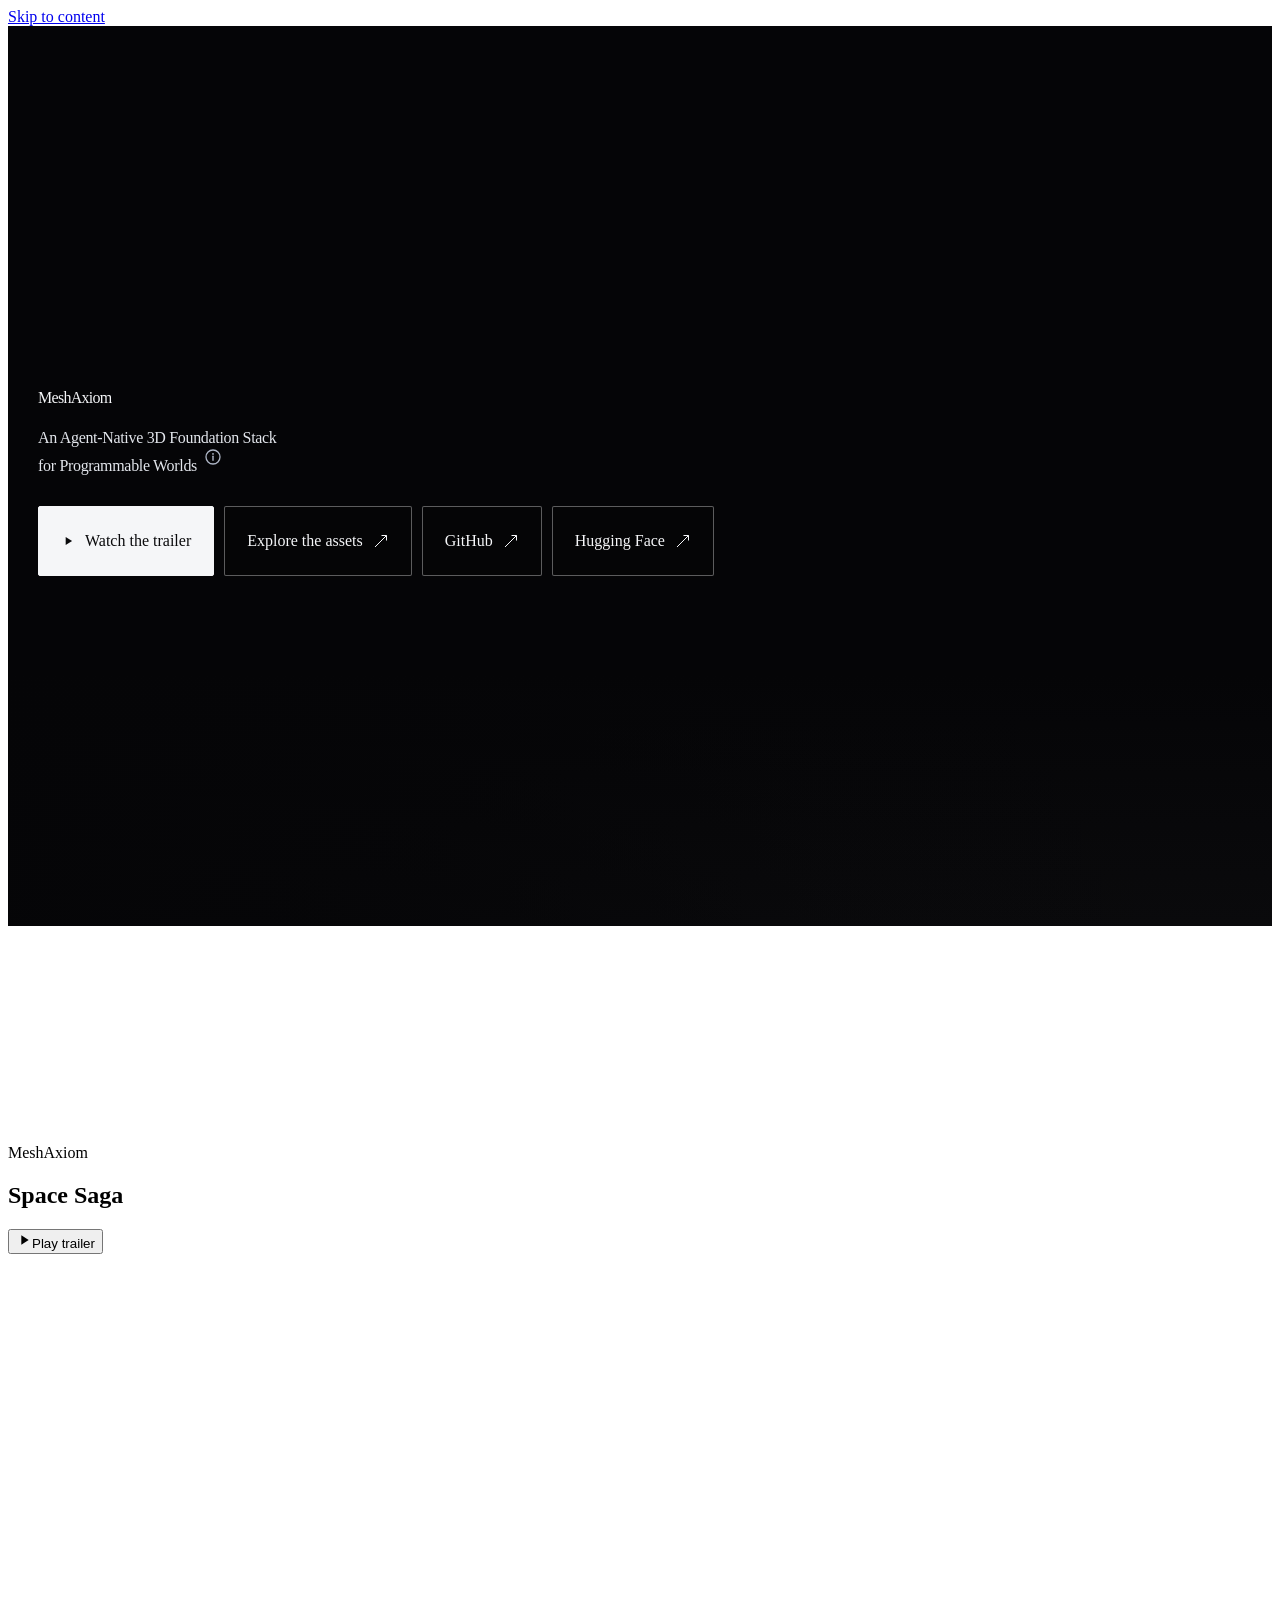
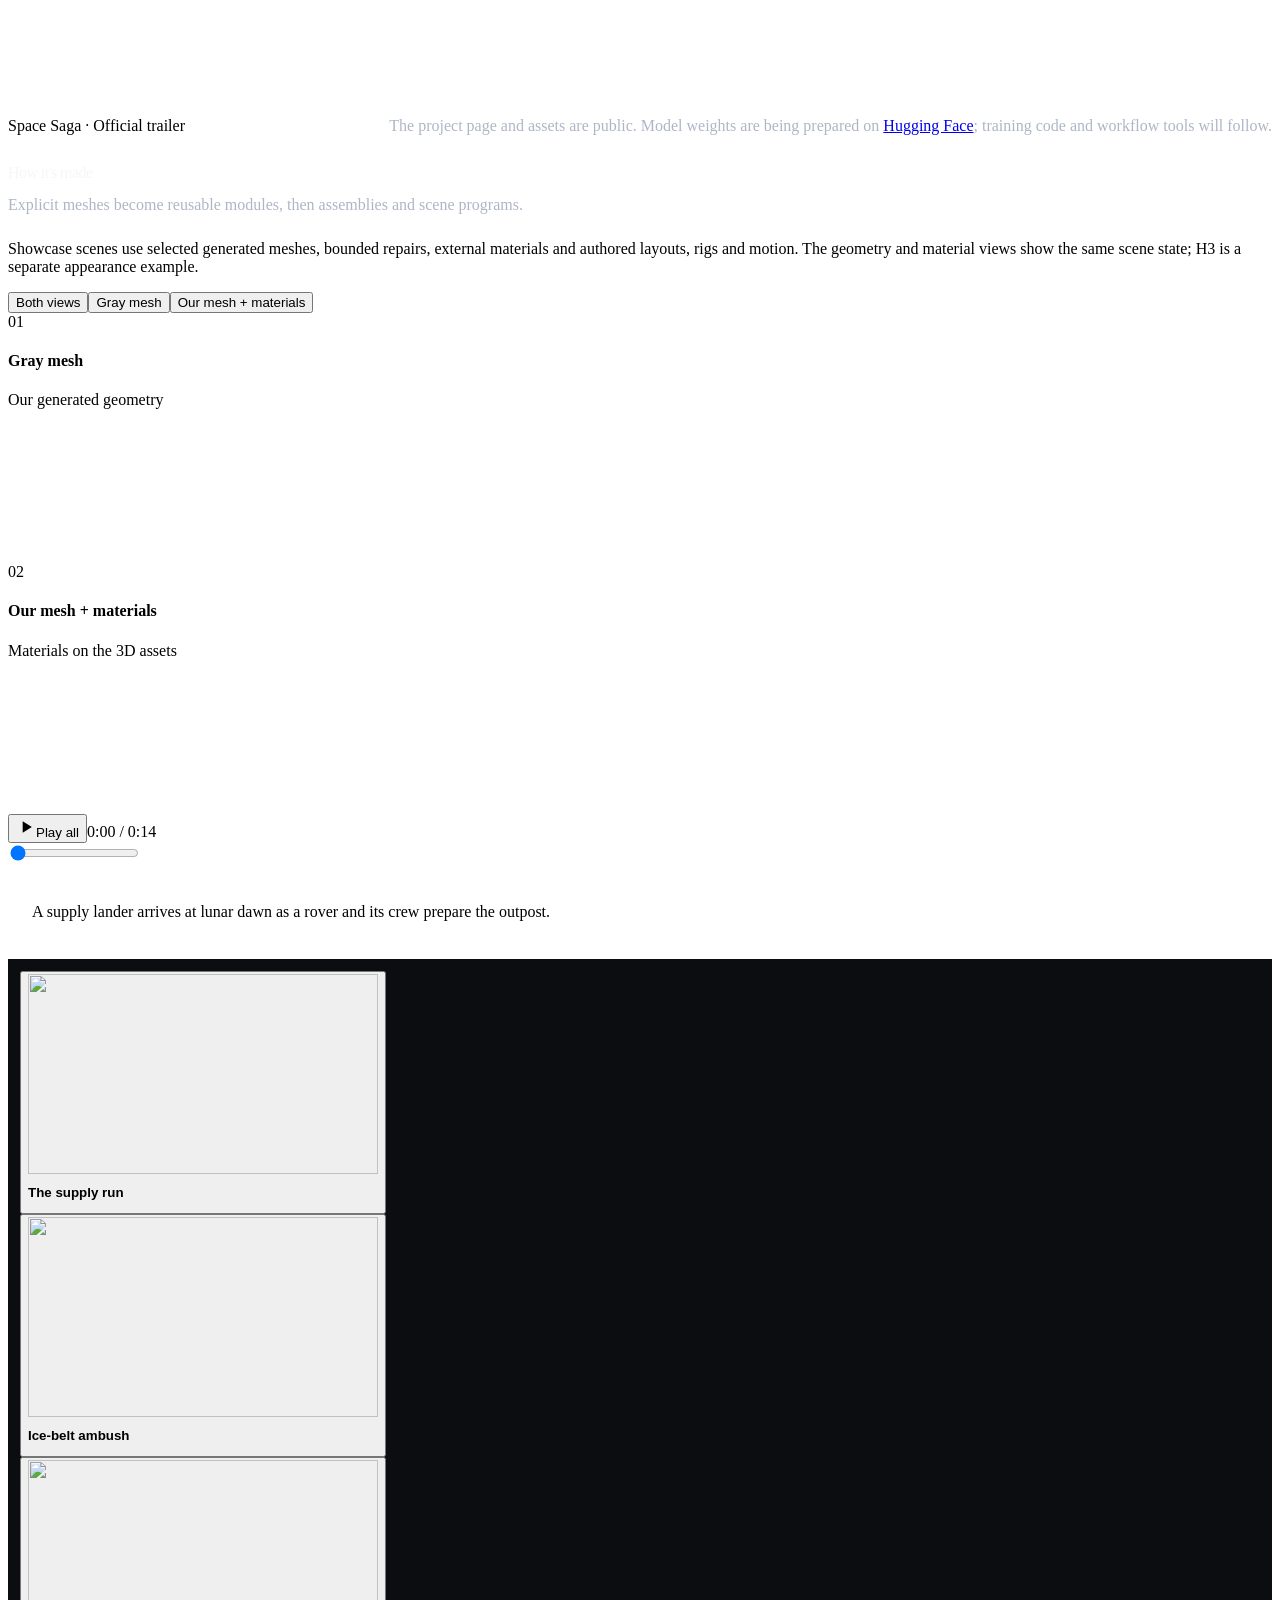
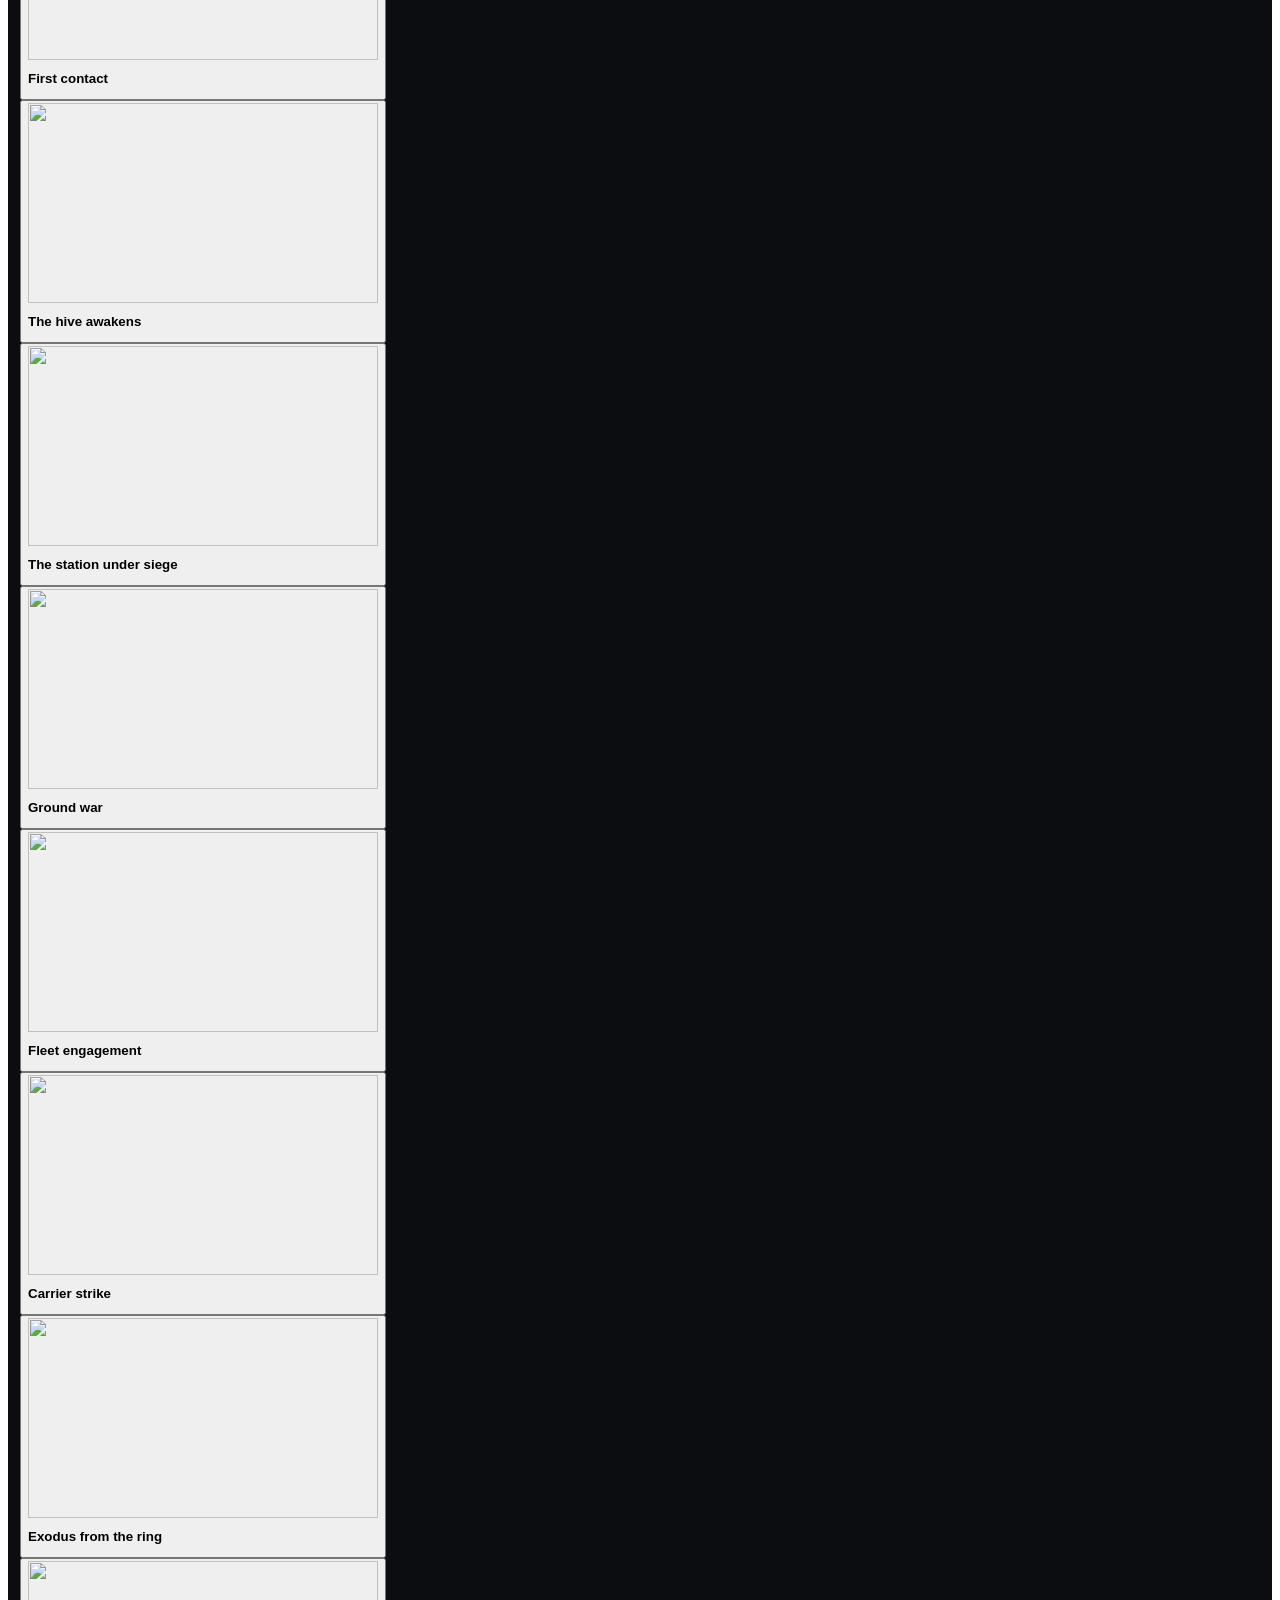
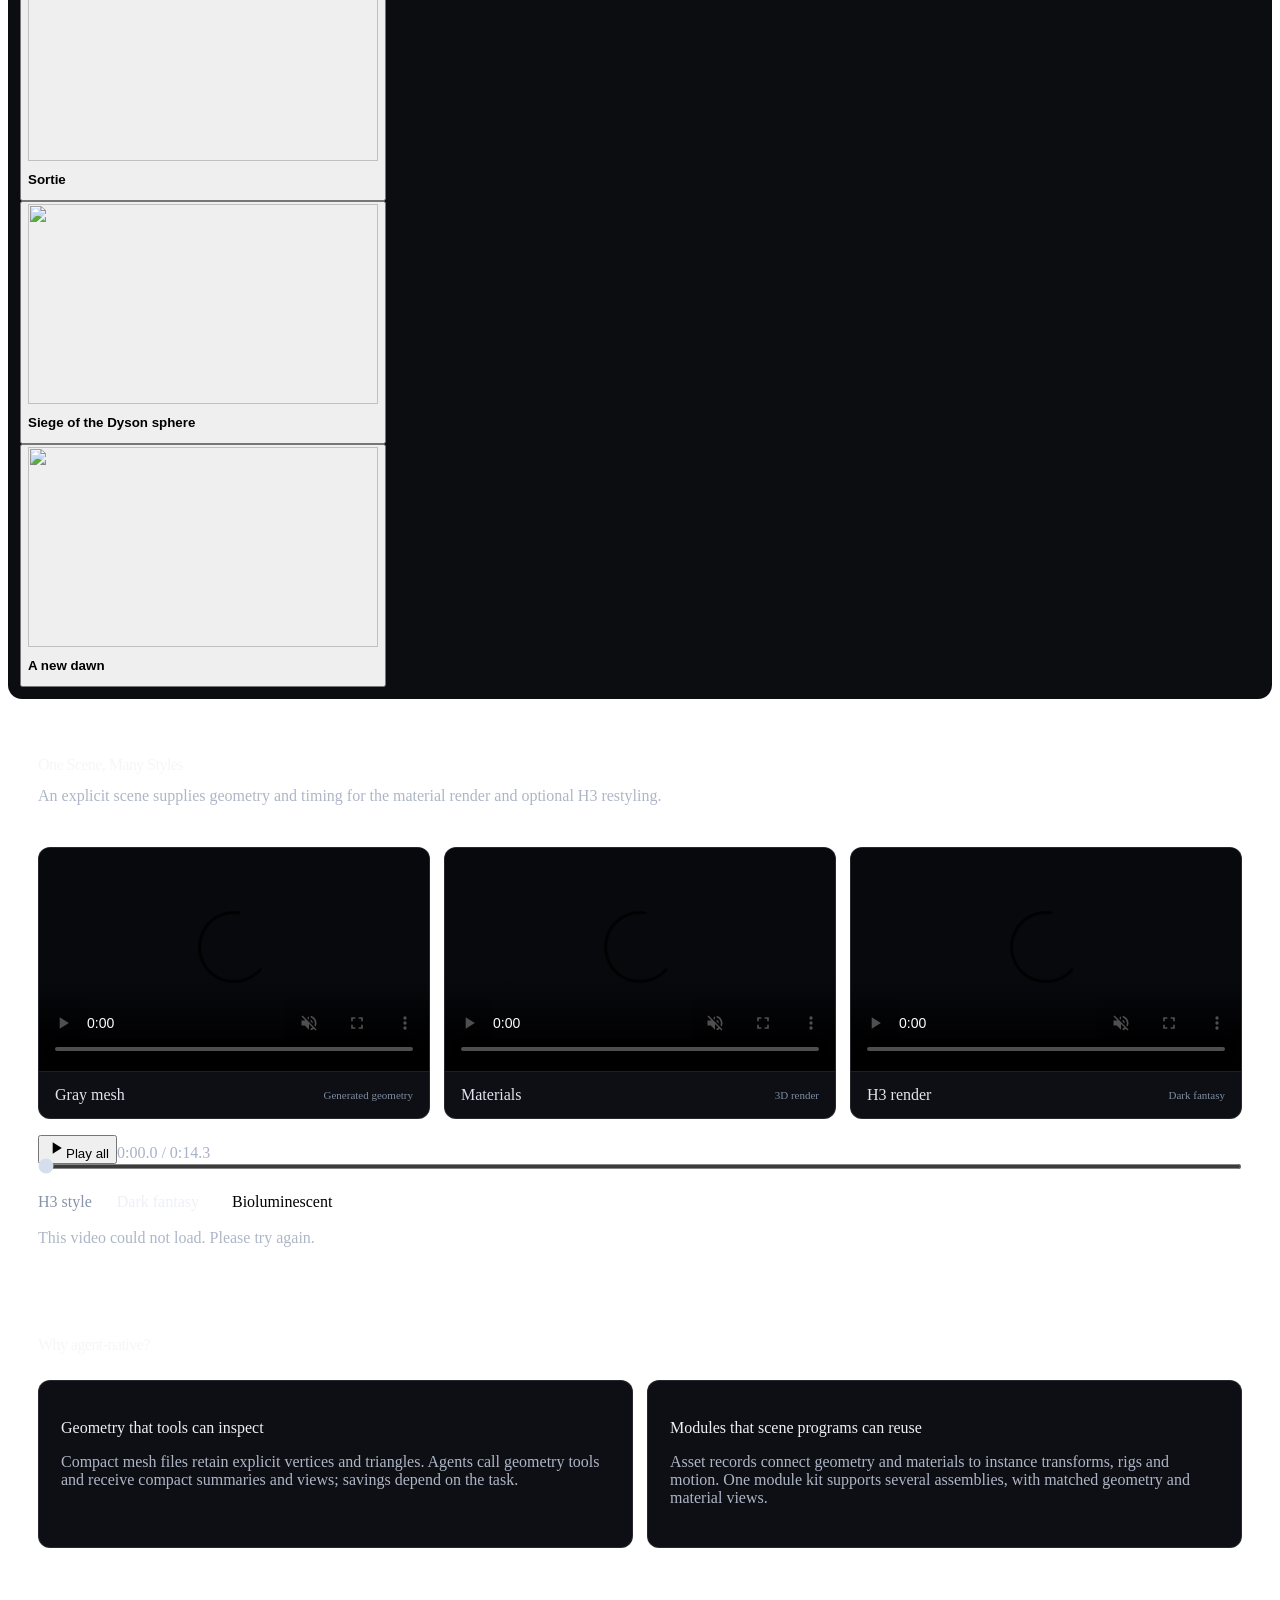
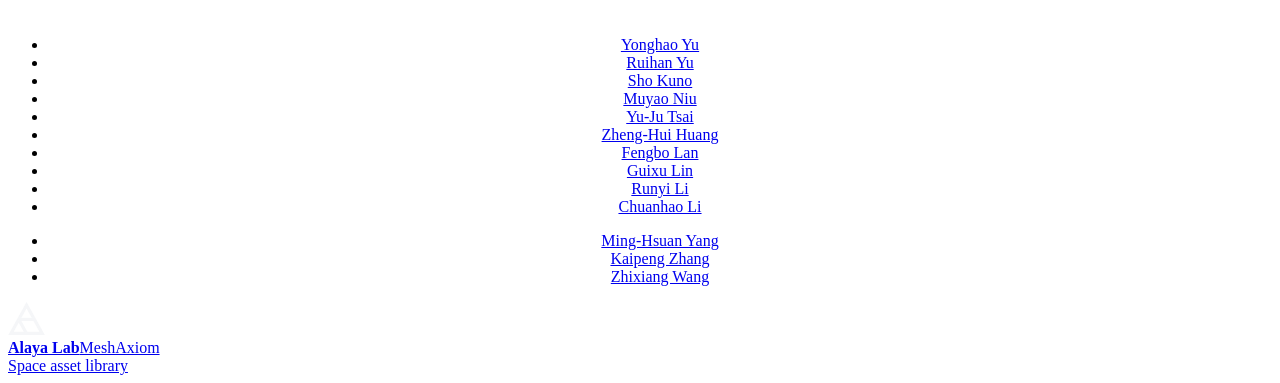
==== index.html @ adc8bc7a "Link MeshAxiom model releases on Hugging Face" ====
<!doctype html>
<html lang="en">
<head>
  <base href="https://alayacraftertest.y0uroy.chatgpt.site/alayacrafter/">
  <link rel="canonical" href="https://alaya-lab.github.io/MeshAxiom/">
  <meta charset="utf-8">
  <meta name="viewport" content="width=device-width, initial-scale=1">
  <meta name="theme-color" content="#0a0a0c">
  <meta name="description" content="MeshAxiom is an agent-native 3D foundation stack: compact explicit meshes, file-based tool interfaces and reusable modules for programmable worlds.">
  <title>MeshAxiom: An Agent-Native 3D Foundation Stack for Programmable Worlds</title>
  <meta property="og:type" content="website">
  <meta property="og:site_name" content="MeshAxiom">
  <meta property="og:url" content="https://alaya-lab.github.io/MeshAxiom/">
  <meta property="og:title" content="MeshAxiom: An Agent-Native 3D Foundation Stack for Programmable Worlds">
  <meta property="og:description" content="From one image to compact explicit meshes, reusable modules and scene programs. Explore 123 assets, 19 assemblies and 12 animated scenes.">
  <meta property="og:image" content="https://alaya-lab.github.io/MeshAxiom/assets/og-image.jpg">
  <meta property="og:image:width" content="1200">
  <meta property="og:image:height" content="630">
  <meta property="og:image:alt" content="A ring space station orbiting a red planet, built from MeshAxiom generated meshes">
  <meta name="twitter:card" content="summary_large_image">
  <meta name="twitter:title" content="MeshAxiom: An Agent-Native 3D Foundation Stack for Programmable Worlds">
  <meta name="twitter:description" content="From one image to compact explicit meshes, reusable modules and scene programs. Explore 123 assets, 19 assemblies and 12 animated scenes.">
  <meta name="twitter:image" content="https://alaya-lab.github.io/MeshAxiom/assets/og-image.jpg">
  <link rel="icon" type="image/svg+xml" href="data:image/svg+xml,%3Csvg xmlns="http://www.w3.org/2000/svg" viewBox="994 444 628 628"%3E%3Cstyle%3Eg%7Bstroke:%23000%7D%40media%28prefers-color-scheme:dark%29%7Bg%7Bstroke:%23fff%7D%7D%3C/style%3E%3Cg fill="none" stroke-width="53.85" stroke-miterlimit="8"%3E%3Cpath d="M1042 1013 1309 533 1576 1013Z"/%3E%3Cpath d="M1308.46 1013.22 1175 773"/%3E%3Cpath d="M1441.91 773 1175 773"/%3E%3C/g%3E%3C/svg%3E">
  <link rel="stylesheet" href="assets/fonts/fonts.css">
  <link rel="stylesheet" href="styles.css">
  <link rel="stylesheet" href="space-feature.css">
  <link rel="stylesheet" href="library.css">
  <link rel="stylesheet" href="saga.css?v=topology-library-v61-r1-20261012">
  <script type="module" src="https://alaya-lab.github.io/MeshAxiom/saga-topology-r2.js?v=topology-lines-groundwar-r2-20261013"></script>
<style id="project-header-layout">
.saga-paper-hero{padding:84px 24px 12px;text-align:center}
.saga-paper-hero .wrap{max-width:1080px}
.saga-paper-hero h1{font:600 clamp(26px,3vw,44px)/1.14 var(--sans);letter-spacing:-.035em}
.saga-paper-hero h1 span{display:block}
.project-tldr{max-width:940px;margin:10px auto 0;font:14px/1.6 var(--sans);text-align:left}
.project-tldr summary{width:fit-content;margin:auto;display:flex;align-items:center;gap:8px;color:#aeb6c6;font:500 12px/1.5 var(--sans);cursor:pointer;list-style:none}
.project-tldr summary::-webkit-details-marker{display:none}
.project-tldr summary svg{width:12px;height:12px;transition:transform .15s}
.project-tldr[open] summary svg{transform:rotate(90deg)}
.project-tldr summary:hover{color:#f5f6f8}
.project-tldr-content{display:grid;grid-template-columns:repeat(3,minmax(0,1fr));gap:20px;margin-top:14px;padding:18px 20px;border:1px solid #ffffff18;border-radius:12px;background:#101116}
.project-tldr-content p{color:#aeb6c6;font:14px/1.6 var(--sans)}
.project-tldr-content strong{display:block;margin-bottom:4px;color:#eef0f6;font-weight:600}
.ac-hero{position:relative;isolation:isolate;display:flex;align-items:center;min-height:max(100svh,620px);overflow:hidden;background:#050507}
.ac-hero-video{position:absolute;inset:0;z-index:-2;width:100%;height:100%;object-fit:cover;object-position:center}
.ac-hero-shade{position:absolute;inset:0;z-index:-1;background:linear-gradient(90deg,#050507f0 0%,#050507b3 34%,#05050726 64%,transparent 100%),linear-gradient(0deg,#0a0a0c 0%,transparent 28%)}
.ac-hero-content{width:100%;max-width:var(--max);margin:0 auto;padding:0 30px}
.ac-hero h1{font:600 clamp(40px,4.4vw,72px)/1.04 var(--sans);letter-spacing:-.045em;color:#f5f6f8}
.ac-hero-subtitle{margin:22px 0 30px;color:#e3e6ec;font:400 clamp(18px,1.6vw,26px)/1.4 var(--sans);letter-spacing:-.02em}
.ac-info{position:relative;display:inline-block;vertical-align:super;margin-left:6px;line-height:0}
.ac-info-button{display:inline-flex;padding:2px;border:0;background:none;color:#aeb6c6;cursor:pointer;line-height:0}
.ac-info-button svg{width:16px;height:16px}
.ac-info-button svg circle:last-child{fill:currentColor;stroke:none}
.ac-info-button:hover,.ac-info-button[aria-expanded=true]{color:#f5f6f8}
.ac-info-button:focus-visible{outline:2px solid #f5f6f8;outline-offset:2px;border-radius:50%}
.ac-info-tip{position:absolute;left:-8px;top:calc(100% + 10px);z-index:5;width:min(340px,calc(100vw - 48px));padding:12px 14px;border:1px solid #ffffff2b;border-radius:8px;background:#0d0f14f2;backdrop-filter:blur(8px);color:#d7dce5;font:400 13px/1.55 var(--sans);letter-spacing:0;opacity:0;visibility:hidden;transform:translateY(-4px);transition:opacity .15s,transform .15s,visibility .15s}
.ac-info:hover .ac-info-tip,.ac-info-button:focus-visible+.ac-info-tip,.ac-info-button[aria-expanded=true]+.ac-info-tip{opacity:1;visibility:visible;transform:none}
@media(max-width:650px){.ac-info{position:static}.ac-hero-subtitle{position:relative}.ac-info-tip{left:0;top:calc(100% + 8px)}}
.ac-hero-links{display:flex;flex-wrap:wrap;gap:10px}
.ac-button{display:inline-flex;align-items:center;gap:10px;min-height:46px;padding:11px 22px;border:1px solid #ffffff59;border-radius:2px;background:#08080833;color:#f5f6f8;font:500 13px/1.4 var(--sans);text-decoration:none;transition:background .18s,border-color .18s}
.ac-button:hover{background:#ffffff14;border-color:#f5f6f8}
.ac-button.primary{background:#f5f6f8;border-color:#f5f6f8;color:#0a0a0c}
.ac-button.primary:hover{background:#dedede;border-color:#dedede}
.ac-button svg{width:14px;height:14px}
.ac-hero + .saga-trailer{padding-top:64px;scroll-margin-top:16px}
.saga-trailer-caption{display:flex;flex-wrap:wrap;justify-content:space-between;gap:6px 24px}
.trailer-open-source{color:#aeb6c6}
.workflow-tabs button{display:flex;flex-direction:column;justify-content:flex-start;padding-bottom:12px}
.workflow-tabs button strong{min-height:0;margin-top:11px}
.workflow-media-bar.comparison-bar{justify-content:flex-end}
#saga .workflow-tabs{margin:0;padding:12px;border:1px solid var(--line);border-top:0;border-radius:0 0 14px 14px;background:#0c0d11}
#saga .workflow-panel{border-radius:14px 14px 0 0;scroll-margin-top:16px}
#saga .workflow-chapters{display:none}
#saga .workflow-description{grid-template-columns:1fr;padding:22px 24px}
#saga .workflow-description>div:first-child{display:none}
.how-made-heading{margin:0 0 26px}
.why-section{padding:44px 30px 72px}
.why-grid{display:grid;grid-template-columns:repeat(2,minmax(0,1fr));gap:14px}
.why-card{padding:22px 22px 24px;border:1px solid #ffffff1b;border-radius:12px;background:#0d0f14}
.why-card h3{margin-bottom:8px;color:#eef0f6;font:600 16px/1.4 var(--sans)}
.why-card p{color:#aeb6c6;font:14px/1.6 var(--sans)}
@media(max-width:860px){.why-grid{grid-template-columns:1fr}}
@media(max-width:650px){.why-section{padding:30px 18px 48px}}
.h3-showcase{border-top:0!important}
.h3-showcase .h3-showcase-heading{margin-bottom:26px}
.how-made-heading h2,.h3-showcase .h3-showcase-heading h2,.why-section .how-made-heading h2{font:600 clamp(30px,3.4vw,48px)/1.1 var(--sans);letter-spacing:-.035em;color:#f5f6f8}
.how-made-heading p,.h3-showcase .h3-showcase-heading p{margin-top:12px;color:#aeb6c6;font:15px/1.6 var(--sans)}
#saga .comparison-bar .video-modes{grid-template-columns:repeat(3,minmax(0,1fr))}
.project-tldr-end{padding:8px 30px 56px}
@media(max-width:650px){.ac-hero{align-items:flex-end;min-height:88svh}.ac-hero-video{object-position:70% center}.ac-hero-shade{background:linear-gradient(0deg,#0a0a0c 0%,#0a0a0ccc 38%,transparent 75%)}.ac-hero-content{padding:0 18px 48px}.ac-hero-subtitle{margin:14px 0 22px}.ac-button{min-height:42px;padding:9px 16px;font-size:12px}.ac-hero + .saga-trailer{padding-top:40px}.project-tldr{padding:0 18px}}
.saga-trailer-frame{min-height:0;max-width:min(var(--max),calc(177.777778svh - 480px));aspect-ratio:16/9}
.saga-trailer-status:empty{display:none}
@media(max-width:650px){.saga-paper-hero{padding:80px 18px 12px}.saga-paper-hero h1{font-size:clamp(24px,5.7vw,34px)}.project-tldr-content{grid-template-columns:1fr;gap:14px;padding:16px}.saga-trailer{padding-inline:18px}.saga-trailer-frame{aspect-ratio:16/9;min-height:0;max-width:100%}.saga-trailer-titles h2{font-size:clamp(28px,8vw,44px);margin:10px 0 18px}.saga-trailer-cover{padding:16px}.project-tldr summary{font-size:11px}}
@media(max-height:560px) and (orientation:landscape){.saga-paper-hero{padding:72px 20px 8px}.saga-paper-hero h1{font-size:22px;line-height:1.12}.project-tldr{margin-top:6px}.project-tldr summary{font-size:11px}.saga-trailer-frame{max-width:min(var(--max),calc(177.777778svh - 337.777778px))}.saga-trailer-cover{padding:10px}.saga-trailer-titles>span{font-size:11px}.saga-trailer-titles h2{font-size:32px;margin:7px 0 12px}#saga-trailer-sound{min-height:36px;padding:8px 16px;font-size:12px}}
</style>
<style id="h3-showcase-layout">
.h3-showcase{padding:44px 30px 32px;border-top:1px solid #ffffff12;scroll-margin-top:82px}
.h3-showcase-heading{display:flex;align-items:end;justify-content:space-between;gap:20px;margin-bottom:18px}
.h3-showcase-heading h2{font:600 clamp(23px,2.6vw,32px)/1.2 var(--sans);letter-spacing:-.02em}
.h3-showcase-heading p{margin-top:8px;color:#aeb6c6;font:14px/1.6 var(--sans)}
.h3-showcase-label{display:block;margin-bottom:7px;color:#8693a8;font:11px/1.4 var(--sans);letter-spacing:.12em;text-transform:uppercase}
.h3-showcase-grid{display:grid;grid-template-columns:repeat(3,minmax(0,1fr));gap:14px}
.h3-showcase-card{overflow:hidden;min-width:0;border:1px solid #ffffff1b;border-radius:12px;background:#0d0f14}
.h3-showcase-card video{display:block;width:100%;aspect-ratio:7/4;object-fit:contain;background:#08090d}
.h3-showcase-card figcaption{display:flex;align-items:center;justify-content:space-between;gap:8px;padding:14px 16px;border-top:1px solid #ffffff12;font:500 14px/1.4 var(--sans);color:#e0e5ee}
.h3-showcase-card figcaption span{color:#7f8c9f;font-size:11px}
.h3-showcase-card{margin:0}
.h3-showcase-transport{margin-top:16px;border:1px solid var(--line);border-radius:12px}
#h3-showcase-time{font:10px var(--mono);color:#a6b3c7;font-variant-numeric:tabular-nums;white-space:nowrap}
#h3-showcase-timeline{display:block;width:100%;height:5px;accent-color:#d4deed;cursor:pointer;margin:0}
#h3-showcase-timeline:focus-visible{outline:2px solid white;outline-offset:7px}
.h3-showcase-styles button{display:inline-flex;align-items:center;justify-content:center;gap:8px;min-height:38px;padding:8px 13px;border:1px solid #ffffff2b;border-radius:8px;background:#ffffff04;font:500 12px/1.4 var(--sans)}
.h3-showcase-styles button:hover{border-color:#ffffff60;background:#ffffff0c}
.h3-showcase-styles{display:flex;align-items:center;flex-wrap:wrap;gap:7px;margin-top:16px;color:#8693a8;font:12px/1.4 var(--sans)}
.h3-showcase-styles>span{margin-right:5px}
.h3-showcase-styles button{border-radius:999px;min-height:34px;padding:6px 12px}
.h3-showcase-styles button[aria-pressed=true]{color:#eef0f6;background:#ffffff12;border-color:#ffffff60}
.h3-showcase-status{min-height:1em;margin:10px 0 0;color:#aeb6c6;font:12px/1.5 var(--sans)}
.h3-showcase-status:empty{display:none}
@media(max-width:700px){.h3-showcase{padding:30px 18px}.h3-showcase-heading{align-items:start;flex-direction:column;gap:10px}.h3-showcase-grid{grid-template-columns:1fr;gap:12px}.h3-showcase-card figcaption{padding:12px 14px}}
</style>
<style id="project-author-affiliations">
.saga-footer-authors{text-align:center}
.saga-footer-authors .saga-paper-authors{justify-content:center;gap:4px 24px}
.saga-footer-authors .saga-paper-last-authors{flex-wrap:nowrap;gap:4px 24px;margin-top:0}
.saga-footer-authors .saga-paper-authors a{min-height:0;padding:4px 0}
.saga-footer-authors .saga-paper-authors sup{margin-left:3px;font-size:.62em;line-height:1}
.saga-paper-author-note{margin:14px 0 2px;color:#aeb6c6;font:400 12px/1.5 var(--sans)}
@media(max-width:600px){
  .saga-footer-authors .saga-paper-authors{gap:4px 16px}
  .saga-footer-authors .saga-paper-authors a{font-size:clamp(12px,3.6vw,15px);line-height:1.5;white-space:nowrap}
  .saga-footer-authors .saga-paper-last-authors{gap:4px clamp(6px,1.8vw,10px)}
  .saga-paper-author-note{font-size:11px}
}
</style>
<style id="alaya-mark">.arrow-ne{display:inline-block;width:1.15em;height:1.15em;vertical-align:-.15em;fill:none;stroke:currentColor;stroke-width:1;flex:none}.ac-button .arrow-ne{width:16px;height:16px}.alaya-mark{flex:none;color:#f5f6f8;fill:none;stroke:currentColor;stroke-width:53.85;stroke-linecap:butt;stroke-linejoin:miter}.brand .alaya-mark{width:27px;height:24px}.footer-brand .alaya-mark{width:37px;height:33px}@media(max-width:650px){.footer-brand .alaya-mark{width:30px;height:27px}}</style>
</head>
<body class="library-page saga-page">
  <a class="skip-link" href="https://alaya-lab.github.io/MeshAxiom/#main">Skip to content</a>
  <div class="ambient" aria-hidden="true"></div>
  <!-- Hidden rather than removed: saga.js binds .menu-toggle and #nav-links at load. -->
  <header class="site-header" hidden style="display:none">
    <nav class="nav-inner" aria-label="Main navigation">
      <a class="brand" href="https://github.com/AlayaLab/MeshAxiom/tree/main" aria-label="MeshAxiom repository on GitHub"><svg class="alaya-mark" viewBox="994 476 628 564" width="31" height="28" fill="none" stroke="currentColor" stroke-width="53.85" stroke-miterlimit="8" aria-hidden="true"><path d="M1042 1013 1309 533 1576 1013Z"/><path d="M1308.46 1013.22 1175 773"/><path d="M1441.91 773 1175 773"/></svg><span>MeshAxiom</span></a>
      <button class="menu-toggle" type="button" aria-label="Open navigation" aria-controls="nav-links" aria-expanded="false"><span></span><span></span></button>
      <div class="nav-links" id="nav-links">
        <a href="https://alaya-lab.github.io/MeshAxiom/#saga">Twelve acts</a><a href="https://alaya-lab.github.io/MeshAxiom/space-kit.html">Asset library</a><a href="https://alayalab.ai">Alaya Lab</a>
      </div>
    </nav>
  </header>
  <main id="main">
    <section class="ac-hero" aria-labelledby="saga-heading">
      <video class="ac-hero-video" autoplay muted loop playsinline preload="metadata" data-ambient poster="https://alaya-lab.github.io/MeshAxiom/assets/hero-poster.jpg" aria-hidden="true" tabindex="-1"><source src="https://alayacraftertest.y0uroy.chatgpt.site/alaya-kit/assets/saga/act1_station_siege-material.mp4" type="video/mp4"></video>
      <div class="ac-hero-shade"></div>
      <div class="ac-hero-content">
        <h1 id="saga-heading">MeshAxiom</h1>
        <p class="ac-hero-subtitle">An Agent-Native 3D Foundation Stack<br>for Programmable Worlds<span class="ac-info"><button type="button" class="ac-info-button" aria-label="What is an agent-native 3D stack?" aria-expanded="false" aria-controls="ac-info-tip"><svg viewBox="0 0 16 16" aria-hidden="true"><circle cx="8" cy="8" r="7" fill="none" stroke="currentColor" stroke-width="1.3"/><path d="M8 7.2v4" stroke="currentColor" stroke-width="1.4" stroke-linecap="round"/><circle cx="8" cy="4.9" r=".9" fill="currentColor"/></svg></button><span class="ac-info-tip" id="ac-info-tip" role="tooltip">MeshAxiom-Base generates compact explicit meshes from one image and a requested face budget. File-based tools expose geometry for checking and editing; reusable asset records connect these meshes to modules and scene programs.</span></span></p>
        <div class="ac-hero-links">
          <a class="ac-button primary" href="https://alaya-lab.github.io/MeshAxiom/#trailer"><svg viewBox="0 0 24 24" aria-hidden="true" fill="currentColor"><path d="M8 5v14l11-7z"/></svg>Watch the trailer</a>
          <a class="ac-button" href="https://alaya-lab.github.io/MeshAxiom/space-kit.html">Explore the assets <svg class="arrow-ne" viewBox="0 0 16 16" aria-hidden="true"><path d="M2 14 13.5 2.5M8.5 2.5h5v5"/></svg></a>
          <a class="ac-button" href="https://github.com/AlayaLab/MeshAxiom" target="_blank" rel="noopener noreferrer">GitHub <svg class="arrow-ne" viewBox="0 0 16 16" aria-hidden="true"><path d="M2 14 13.5 2.5M8.5 2.5h5v5"/></svg></a>
          <a class="ac-button" href="https://huggingface.co/AlayaLab" target="_blank" rel="noopener noreferrer" title="MeshAxiom model weights are being prepared">Hugging Face <svg class="arrow-ne" viewBox="0 0 16 16" aria-hidden="true"><path d="M2 14 13.5 2.5M8.5 2.5h5v5"/></svg></a>
        </div>
      </div>
    </section>
    <section class="saga-trailer" id="trailer" aria-label="Trailer">
      <div class="saga-trailer-frame" data-trailer-state="cover">
        <video id="saga-trailer" playsinline preload="none" data-trailer-src="assets/saga/meshaxiom_trailer_v17.mp4" poster="assets/saga/meshaxiom_trailer_title_v17.svg" tabindex="-1" aria-label="Space Saga official trailer"></video>
        <div id="saga-trailer-cover" class="saga-trailer-cover">
          <div class="saga-trailer-titles"><span>MeshAxiom</span><h2>Space Saga</h2></div>
          <button type="button" id="saga-trailer-sound" aria-controls="saga-trailer"><svg aria-hidden="true" focusable="false" viewBox="0 0 24 24" width="16" height="16" fill="currentColor" style="width:16px;height:16px;flex:none"><path d="M8 5v14l11-7z"/></svg><span data-play-label>Play trailer</span></button>
          <p id="saga-trailer-status" class="saga-trailer-status" role="status" aria-live="polite"></p>
        </div>
      </div>
      <div class="wrap saga-trailer-caption"><p class="small-note">Space Saga · Official trailer</p><p class="small-note trailer-open-source">The project page and assets are public. Model weights are being prepared on <a href="https://huggingface.co/AlayaLab" target="_blank" rel="noopener noreferrer">Hugging Face</a>; training code and workflow tools will follow.</p></div>
    </section>
    <section id="saga" class="workflow-section" aria-labelledby="how-made-title">
      <div class="wrap">
        <div class="how-made-heading"><h2 id="how-made-title">How it's made</h2><p>Explicit meshes become reusable modules, then assemblies and scene programs.</p></div>
        <p class="small-note">Showcase scenes use selected generated meshes, bounded repairs, external materials and authored layouts, rigs and motion. The geometry and material views show the same scene state; H3 is a separate appearance example.</p>
        <div id="saga-panel" class="workflow-panel" role="tabpanel" aria-labelledby="saga-tab-act7_moon_base">
        <div class="workflow-media-bar comparison-bar"><div class="video-modes" data-workflow-modes role="group" aria-label="Enlarge a rendering stage"><button type="button" data-view="all" aria-pressed="true">Both views</button><button type="button" data-view="gray" aria-pressed="false">Gray mesh</button><button type="button" data-view="material" aria-pressed="false">Our mesh + materials</button></div></div>
      <div id="saga-views" class="workflow-views" data-view="all">
            <article class="workflow-stage" data-stage="gray"><header><span class="index">01</span><div><h4 data-geometry-title>Gray mesh</h4><span data-geometry-description>Our generated geometry</span></div><div class="video-modes geometry-modes" data-gray-mode-controls role="group" aria-label="Geometry rendering" hidden><button type="button" data-geometry-mode="gray" aria-pressed="true">Gray mesh</button><button type="button" data-geometry-mode="topology" aria-pressed="false">Topology</button></div></header><div class="workflow-stage-image"><video id="saga-video-gray" playsinline muted preload="none" aria-label="Generated geometry in gray"></video><div class="stage-empty" hidden><span class="stage-empty-mark" aria-hidden="true">◇</span><strong>View unavailable</strong><p></p></div></div><a class="stage-source" target="_blank" rel="noopener" hidden>Source <svg class="arrow-ne" viewBox="0 0 16 16" aria-hidden="true"><path d="M2 14 13.5 2.5M8.5 2.5h5v5"/></svg></a></article>
            <article class="workflow-stage" data-stage="material"><header><span class="index">02</span><div><h4>Our mesh + materials</h4><span>Materials on the 3D assets</span></div></header><div class="workflow-stage-image"><video id="saga-video-material" playsinline muted preload="none" aria-label="Our generated meshes with materials"></video><div class="stage-empty" hidden><span class="stage-empty-mark" aria-hidden="true">◇</span><strong>View unavailable</strong><p></p></div></div><a class="stage-source" target="_blank" rel="noopener" hidden>Source <svg class="arrow-ne" viewBox="0 0 16 16" aria-hidden="true"><path d="M2 14 13.5 2.5M8.5 2.5h5v5"/></svg></a></article>
          </div>
          <div class="workflow-transport"><div class="workflow-playback"><button type="button" id="saga-play" aria-label="Play the rendering stages together" aria-pressed="false"><span aria-hidden="true"><svg aria-hidden="true" focusable="false" viewBox="0 0 24 24" width="20" height="20" fill="currentColor"><path d="M8 5v14l11-7z"/></svg></span><span>Play all</span></button><output id="saga-time" for="saga-timeline">0:00 / 0:14</output></div><input id="saga-timeline" type="range" min="0" max="14.375" step="0.0416666667" value="0" aria-label="Shared timeline"></div>
          <p id="saga-status" class="comparison-status" role="status" hidden></p>
          <div class="workflow-chapters"><span class="label">JUMP TO A MOMENT</span><div id="saga-chapters" role="group" aria-label="Moments in this act"></div></div>
          <div class="workflow-description"><div><span id="saga-duration" class="index">14.4 SECONDS / ACT I · THE SUPPLY RUN</span><h3 id="saga-title">A supply lander touches down at lunar dawn.</h3></div><div><p id="saga-copy">A supply lander arrives at lunar dawn as a rover and its crew prepare the outpost.</p><a id="saga-source" class="workflow-source" hidden>Source</a></div></div>
        </div>
        <div class="workflow-tabs" role="tablist" aria-label="Acts"><button type="button" id="saga-tab-act7_moon_base" role="tab" aria-selected="true" aria-controls="saga-panel" tabindex="0" data-case="act7_moon_base" class="selected"><img src="assets/saga/act7_moon_base-hd-r2-material-poster.webp" alt="" loading="lazy" width="350" height="200"><strong>The supply run</strong></button><button type="button" id="saga-tab-act8_pirate_ambush" role="tab" aria-selected="false" aria-controls="saga-panel" tabindex="-1" data-case="act8_pirate_ambush"><img src="assets/saga/act8_pirate_ambush-hd-r2-material-poster.webp" alt="" loading="lazy" width="350" height="200"><strong>Ice-belt ambush</strong></button><button type="button" id="saga-tab-act11_first_contact" role="tab" aria-selected="false" aria-controls="saga-panel" tabindex="-1" data-case="act11_first_contact"><img src="assets/saga/act11_first_contact-hd-r2-material-poster.webp" alt="" loading="lazy" width="350" height="200"><strong>First contact</strong></button><button type="button" id="saga-tab-act9_hive_awakens" role="tab" aria-selected="false" aria-controls="saga-panel" tabindex="-1" data-case="act9_hive_awakens"><img src="assets/saga/act9_hive_awakens-hd-r2-material-poster.webp" alt="" loading="lazy" width="350" height="200"><strong>The hive awakens</strong></button><button type="button" id="saga-tab-act1_station_siege" role="tab" aria-selected="false" aria-controls="saga-panel" tabindex="-1" data-case="act1_station_siege"><img src="assets/saga/act1_station_siege-hd-r2-material-poster.webp" alt="" loading="lazy" width="350" height="200"><strong>The station under siege</strong></button><button type="button" id="saga-tab-act2_ground_war" role="tab" aria-selected="false" aria-controls="saga-panel" tabindex="-1" data-case="act2_ground_war"><img src="assets/saga/act2_ground_war-hd-r2-material-poster.webp" alt="" loading="lazy" width="350" height="200"><strong>Ground war</strong></button><button type="button" id="saga-tab-act3_fleet_battle" role="tab" aria-selected="false" aria-controls="saga-panel" tabindex="-1" data-case="act3_fleet_battle"><img src="assets/saga/act3_fleet_battle-hd-r2-material-poster.webp" alt="" loading="lazy" width="350" height="200"><strong>Fleet engagement</strong></button><button type="button" id="saga-tab-act4_carrier_strike" role="tab" aria-selected="false" aria-controls="saga-panel" tabindex="-1" data-case="act4_carrier_strike"><img src="assets/saga/act4_carrier_strike-hd-r2-material-poster.webp" alt="" loading="lazy" width="350" height="200"><strong>Carrier strike</strong></button><button type="button" id="saga-tab-act10_exodus" role="tab" aria-selected="false" aria-controls="saga-panel" tabindex="-1" data-case="act10_exodus"><img src="assets/saga/act10_exodus-hd-r2-material-poster.webp" alt="" loading="lazy" width="350" height="200"><strong>Exodus from the ring</strong></button><button type="button" id="saga-tab-act5_shipyard_sortie" role="tab" aria-selected="false" aria-controls="saga-panel" tabindex="-1" data-case="act5_shipyard_sortie"><img src="assets/saga/act5_shipyard_sortie-hd-r2-material-poster.webp" alt="" loading="lazy" width="350" height="200"><strong>Sortie</strong></button><button type="button" id="saga-tab-act6_dyson_siege" role="tab" aria-selected="false" aria-controls="saga-panel" tabindex="-1" data-case="act6_dyson_siege"><img src="assets/saga/act6_dyson_siege-hd-r2-material-poster.webp" alt="" loading="lazy" width="350" height="200"><strong>Siege of the Dyson sphere</strong></button><button type="button" id="saga-tab-act12_new_dawn" role="tab" aria-selected="false" aria-controls="saga-panel" tabindex="-1" data-case="act12_new_dawn"><img src="assets/saga/act12_new_dawn-hd-r2-material-poster.webp" alt="" loading="lazy" width="350" height="200"><strong>A new dawn</strong></button></div>
      </div>
    </section>
      <section class="h3-showcase" id="h3-showcase" aria-labelledby="h3-showcase-title">
      <div class="wrap">
        <div class="h3-showcase-heading"><div><h2 id="h3-showcase-title">One Scene, Many Styles</h2><p>An explicit scene supplies geometry and timing for the material render and optional H3 restyling.</p></div></div>
        <div class="h3-showcase-grid">
          <figure class="h3-showcase-card"><video data-ambient data-h3-role="gray" src="https://alaya-lab.github.io/MeshAxiom/assets/h3-showcase/act9-gray.mp4" poster="https://alaya-lab.github.io/MeshAxiom/assets/h3-showcase/act9-gray.webp" controls muted loop playsinline preload="none" aria-label="The hive awakens: gray mesh"></video><figcaption>Gray mesh<span>Generated geometry</span></figcaption></figure>
          <figure class="h3-showcase-card"><video data-ambient data-h3-role="materials" src="https://alayacraftertest.y0uroy.chatgpt.site/alaya-kit/assets/saga/act9_hive_awakens-material.mp4" poster="https://alaya-lab.github.io/MeshAxiom/assets/h3-showcase/act9-materials.webp" controls muted loop playsinline preload="none" aria-label="The hive awakens: materials"></video><figcaption>Materials<span>3D render</span></figcaption></figure>
          <figure class="h3-showcase-card"><video data-ambient data-h3-role="h3" src="https://alaya-lab.github.io/MeshAxiom/assets/h3-showcase/act9-dark-fantasy.mp4" poster="https://alaya-lab.github.io/MeshAxiom/assets/h3-showcase/act9-dark-fantasy.webp" controls muted loop playsinline preload="none" aria-label="The hive awakens: H3 dark fantasy"></video><figcaption>H3 render<span id="h3-showcase-style-label">Dark fantasy</span></figcaption></figure>
        </div>
        <div class="workflow-transport h3-showcase-transport"><div class="workflow-playback"><button type="button" id="h3-showcase-play" aria-label="Play the rendering stages together" aria-pressed="false"><span aria-hidden="true"><svg aria-hidden="true" focusable="false" viewBox="0 0 24 24" width="20" height="20" fill="currentColor"><path d="M8 5v14l11-7z"/></svg></span><span data-h3-play-label>Play all</span></button><output id="h3-showcase-time" for="h3-showcase-timeline">0:00.0 / 0:14.3</output></div><input id="h3-showcase-timeline" type="range" min="0" max="14.375" step="0.0416666667" value="0" aria-label="Shared timeline for H3 comparison"></div>
        <div class="h3-showcase-styles" role="group" aria-label="H3 visual style"><span>H3 style</span><button type="button" data-h3-style="dark-fantasy" aria-pressed="true">Dark fantasy</button><button type="button" data-h3-style="bioluminescent" aria-pressed="false">Bioluminescent</button></div>
        <p class="h3-showcase-status" id="h3-showcase-status" role="status" aria-live="polite"></p>
      </div>
    </section>

    <section class="why-section" aria-labelledby="why-title">
      <div class="wrap">
        <div class="how-made-heading"><h2 id="why-title">Why agent-native?</h2></div>
        <div class="why-grid"><article class="why-card"><h3>Geometry that tools can inspect</h3><p>Compact mesh files retain explicit vertices and triangles. Agents call geometry tools and receive compact summaries and views; savings depend on the task.</p></article><article class="why-card"><h3>Modules that scene programs can reuse</h3><p>Asset records connect geometry and materials to instance transforms, rigs and motion. One module kit supports several assemblies, with matched geometry and material views.</p></article></div>
      </div>
    </section>
  </main>
  <footer class="site-footer">
    <div class="wrap saga-footer-authors">
      <ul class="saga-paper-authors saga-paper-primary" aria-label="Authors">
        <li><a href="https://scholar.google.com/citations?user=lwuwuAYAAAAJ" target="_blank" rel="noopener noreferrer"><span>Yonghao Yu</span></a></li>
        <li><a href="https://auroraryan0301.github.io/" target="_blank" rel="noopener noreferrer"><span>Ruihan Yu</span></a></li>
        <li><a href="https://shokuno5.github.io/" target="_blank" rel="noopener noreferrer"><span>Sho Kuno</span></a></li>
        <li><a href="https://myniuuu.github.io/" target="_blank" rel="noopener noreferrer"><span>Muyao Niu</span></a></li>
        <li><a href="https://liagm.github.io/" target="_blank" rel="noopener noreferrer"><span>Yu-Ju Tsai</span></a></li>
        <li><a href="https://brian90709.github.io/" target="_blank" rel="noopener noreferrer"><span>Zheng-Hui Huang</span></a></li>
        <li><a href="https://openreview.net/profile?id=%7EFengbo_Lan1" target="_blank" rel="noopener noreferrer"><span>Fengbo Lan</span></a></li>
        <li><a href="https://www.researchgate.net/profile/Guixu_Lin" target="_blank" rel="noopener noreferrer"><span>Guixu Lin</span></a></li>
        <li><a href="https://lirunyi2001.github.io/" target="_blank" rel="noopener noreferrer"><span>Runyi Li</span></a></li>
        <li><a href="https://nevermorelch.github.io/" target="_blank" rel="noopener noreferrer"><span>Chuanhao Li</span></a></li>
      </ul>
      <ul class="saga-paper-authors saga-paper-last-authors" aria-label="Authors">
        <li><a href="https://faculty.ucmerced.edu/mhyang/" target="_blank" rel="noopener noreferrer"><span>Ming-Hsuan Yang</span></a></li>
        <li><a href="https://kpzhang93.github.io/" target="_blank" rel="noopener noreferrer"><span>Kaipeng Zhang</span></a></li>
        <li><a href="https://lightchaserx.github.io/" target="_blank" rel="noopener noreferrer"><span>Zhixiang Wang</span></a></li>
      </ul>
    </div>
    <div class="wrap footer-inner"><a class="footer-brand" href="https://alayalab.ai" aria-label="Alaya Lab website"><svg class="alaya-mark" viewBox="994 476 628 564" width="38" height="34" fill="none" stroke="currentColor" stroke-width="53.85" stroke-miterlimit="8" aria-hidden="true"><path d="M1042 1013 1309 533 1576 1013Z"/><path d="M1308.46 1013.22 1175 773"/><path d="M1441.91 773 1175 773"/></svg><div><strong>Alaya Lab</strong><span>MeshAxiom</span></div></a><div class="footer-links"><a href="https://alaya-lab.github.io/MeshAxiom/space-kit.html">Space asset library</a></div></div>
  </footer>
  <noscript><p class="noscript-note">Enable JavaScript to play the acts.</p></noscript>
<script id="hero-video-visibility">
// Stop decoding the background loop once the hero is off screen.
(() => {
  const video = document.querySelector('.ac-hero-video');
  if (!video) return;
  new IntersectionObserver(([entry]) => {
    if (entry.isIntersecting) video.play().catch(() => {}); else video.pause();
  }).observe(video);
})();
</script>
<script id="act-card-scroll">
// The act cards sit under the player, so bring the player back on screen when a card is chosen.
document.querySelectorAll('#saga .workflow-tabs [role=tab]').forEach(card => card.addEventListener('click', () => {
  const panel = document.getElementById('saga-panel');
  if (panel.getBoundingClientRect().top < 0) panel.scrollIntoView({ behavior: 'smooth', block: 'start' });
}));
</script>
<script id="hero-info-toggle">
(() => {
  const button = document.querySelector('.ac-info-button');
  if (!button) return;
  const set = open => button.setAttribute('aria-expanded', String(open));
  button.addEventListener('click', event => { event.stopPropagation(); set(button.getAttribute('aria-expanded') !== 'true'); });
  document.addEventListener('click', () => set(false));
  document.addEventListener('keydown', event => { if (event.key === 'Escape') set(false); });
})();
</script>
<script id="h3-showcase-controller">
(() => {
  const section = document.getElementById('h3-showcase');
  if (!section) return;
  const videos = [...section.querySelectorAll('video')];
  const master = videos[0], rendered = videos[2];
  const playButton = document.getElementById('h3-showcase-play');
  const timeline = document.getElementById('h3-showcase-timeline');
  const output = document.getElementById('h3-showcase-time');
  const status = document.getElementById('h3-showcase-status');
  const styles = { 'dark-fantasy': 'Dark fantasy', bioluminescent: 'Bioluminescent' };
  const origin = 'https://alaya-lab.github.io/MeshAxiom/assets/h3-showcase/';
  let running = false, updating = false, pending = false, generation = 0, raf = 0;
  let visible = false, visitorPaused = false, displaced = false;
  const clock = t => '0:' + String(Math.floor(t || 0)).padStart(2, '0') + '.' + (Math.floor((t || 0) * 10) % 10);
  function reflect() {
    const t = master.currentTime || 0;
    timeline.value = String(t);
    output.value = clock(t) + ' / 0:14.3';
    playButton.setAttribute('aria-pressed', String(running));
    playButton.querySelector('[data-h3-play-label]').textContent = running ? 'Pause all' : 'Play all';
    playButton.querySelector('svg').innerHTML = running ? '<path d="M6 5h4v14H6zM14 5h4v14h-4z"/>' : '<path d="M8 5v14l11-7z"/>';
  }
  function pause() {
    generation++;
    running = false;
    updating = true;
    videos.forEach(v => v.pause());
    updating = false;
    cancelAnimationFrame(raf);
    reflect();
  }
  function seek(t, except = null) {
    updating = true;
    videos.forEach(v => {
      if (v !== except && v.readyState >= 1 && Math.abs(v.currentTime - t) > 0.055) v.currentTime = Math.max(0, Math.min(t, v.duration - 1 / 24));
    });
    updating = false;
    reflect();
  }
  function ready(v) {
    if (v.readyState >= 2 && !v.seeking) return Promise.resolve();
    return new Promise((resolve, reject) => {
      const timer = setTimeout(() => done(new Error('Video loading timed out. Please try again.')), 20000);
      const events = ['loadeddata', 'canplay', 'seeked'];
      const done = error => { clearTimeout(timer); events.forEach(e => v.removeEventListener(e, loaded)); v.removeEventListener('error', failed); error ? reject(error) : resolve(); };
      const loaded = () => { if (v.readyState >= 2 && !v.seeking) done(); };
      const failed = () => done(new Error('This video could not load. Please try again.'));
      events.forEach(e => v.addEventListener(e, loaded));
      v.addEventListener('error', failed, { once: true });
      v.preload = 'auto';
      if (v.networkState === 0 || v.networkState === 3) v.load();
      loaded();
    });
  }
  function tick() {
    if (!running) return;
    if (master.ended) { pause(); return; }
    seek(master.currentTime, master);
    raf = requestAnimationFrame(tick);
  }
  function autoStart() {
    if (visible && !visitorPaused && !displaced && !document.hidden && !running && !pending) void play();
  }
  async function play() {
    if (pending) return;
    const ticket = ++generation;
    pending = true;
    status.textContent = 'Loading videos…';
    try {
      await Promise.all(videos.map(ready));
      if (ticket !== generation) return;
      if (master.ended || master.currentTime > 14.3) seek(0);
      updating = true;
      await Promise.all(videos.map(v => v.play()));
      updating = false;
      if (ticket !== generation) { pause(); return; }
      running = true;
      status.textContent = '';
      reflect();
      cancelAnimationFrame(raf);
      raf = requestAnimationFrame(tick);
    } catch (error) { updating = false; pause(); status.textContent = error.message; }
    finally {
      pending = false;
      if (!running && status.textContent === 'Loading videos…') status.textContent = '';
      if (ticket !== generation && !running && !status.textContent) autoStart();
    }
  }
  playButton.addEventListener('click', () => {
    if (running || pending) { visitorPaused = true; pause(); }
    else { visitorPaused = false; displaced = false; void play(); }
  });
  timeline.addEventListener('input', () => seek(Number(timeline.value)));
  // The existing scene player exempts data-ambient videos from its single-film
  // arbitration. This comparison owns their transport and visibility instead.
  document.addEventListener('play', event => {
    if (!(event.target instanceof HTMLVideoElement)) return;
    if (videos.includes(event.target)) {
      document.querySelectorAll('video:not([data-ambient])').forEach(v => v.pause());
    } else if (!('ambient' in event.target.dataset)) { displaced = true; pause(); }
  }, true);
  videos.forEach(v => {
    v.muted = true;
    v.loop = true;
    v.addEventListener('play', () => { if (!updating && !running && !pending) { visitorPaused = false; displaced = false; void play(); } });
    v.addEventListener('pause', () => { if (!updating && running) { visitorPaused = true; pause(); } });
    v.addEventListener('seeking', () => { if (!updating && v === master) seek(v.currentTime, v); });
  });
  section.querySelectorAll('[data-h3-style]').forEach(button => button.addEventListener('click', async () => {
    const style = button.dataset.h3Style;
    if (button.getAttribute('aria-pressed') === 'true') return;
    const wasRunning = running, time = master.currentTime || 0;
    pause();
    const ticket = generation;
    section.querySelectorAll('[data-h3-style]').forEach(b => b.setAttribute('aria-pressed', String(b === button)));
    document.getElementById('h3-showcase-style-label').textContent = styles[style];
    rendered.poster = origin + 'act9-' + style + '.webp';
    rendered.src = origin + 'act9-' + style + '.mp4';
    rendered.load();
    rendered.setAttribute('aria-label', 'The hive awakens: H3 ' + styles[style]);
    status.textContent = '';
    try { await ready(rendered); seek(master.currentTime || time); if (ticket !== generation) { autoStart(); return; } if (wasRunning) void play(); }
    catch (error) { if (ticket === generation) status.textContent = error.message; }
  }));
  document.addEventListener('visibilitychange', () => { if (document.hidden) pause(); else autoStart(); });
  // On phones the three cards stack taller than the screen, so the H3 card alone also counts as in view.
  const watched = [section.querySelector('.h3-showcase-grid'), rendered.closest('figure')];
  const shares = new Map();
  const observer = new IntersectionObserver(entries => {
    entries.forEach(entry => shares.set(entry.target, entry.isIntersecting ? entry.intersectionRect.height / Math.min(entry.boundingClientRect.height, innerHeight) : 0));
    const nowVisible = watched.some(el => (shares.get(el) || 0) >= .5), entered = nowVisible && !visible;
    visible = nowVisible;
    if (!visible) pause();
    else { if (entered) displaced = false; autoStart(); }
  }, { threshold: Array.from({ length: 11 }, (_, i) => i / 10) });
  watched.forEach(el => observer.observe(el));
  window.addEventListener('pagehide', pause);
  reflect();
})();
</script>
</body>
</html>
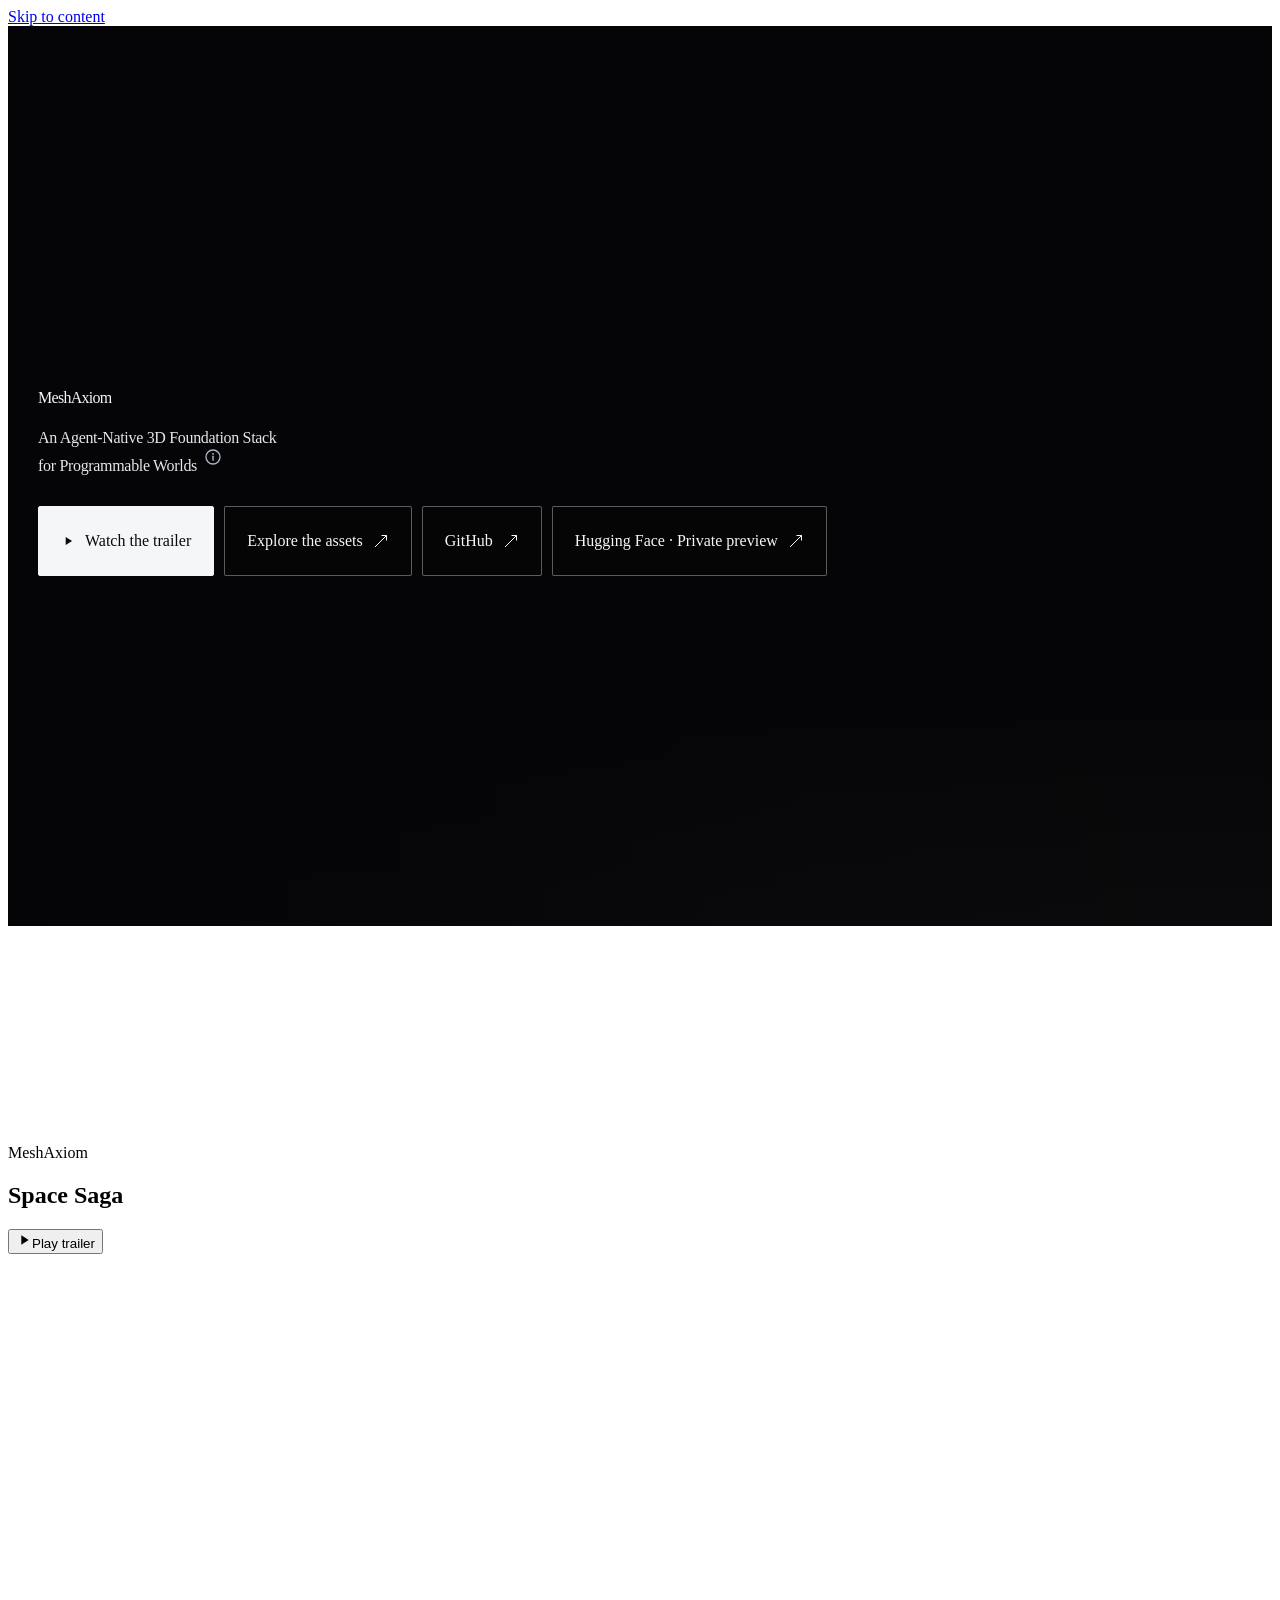
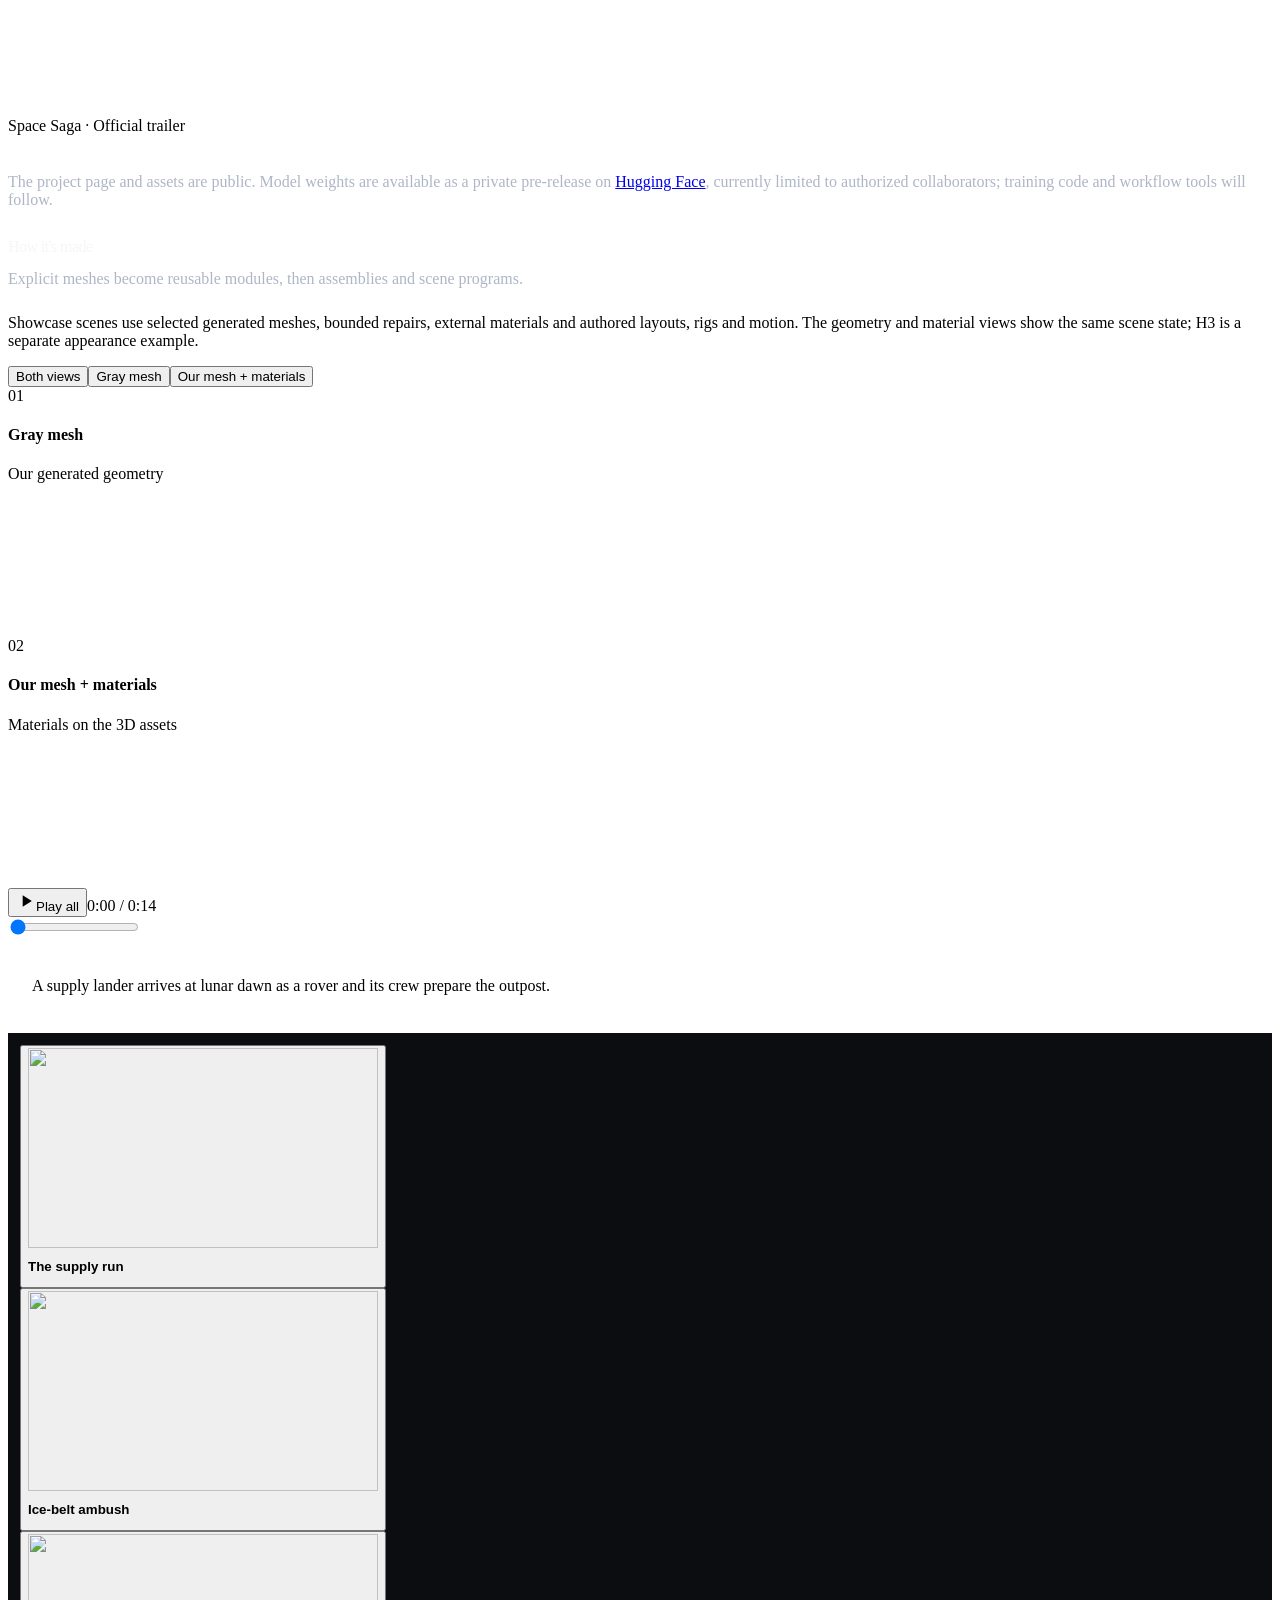
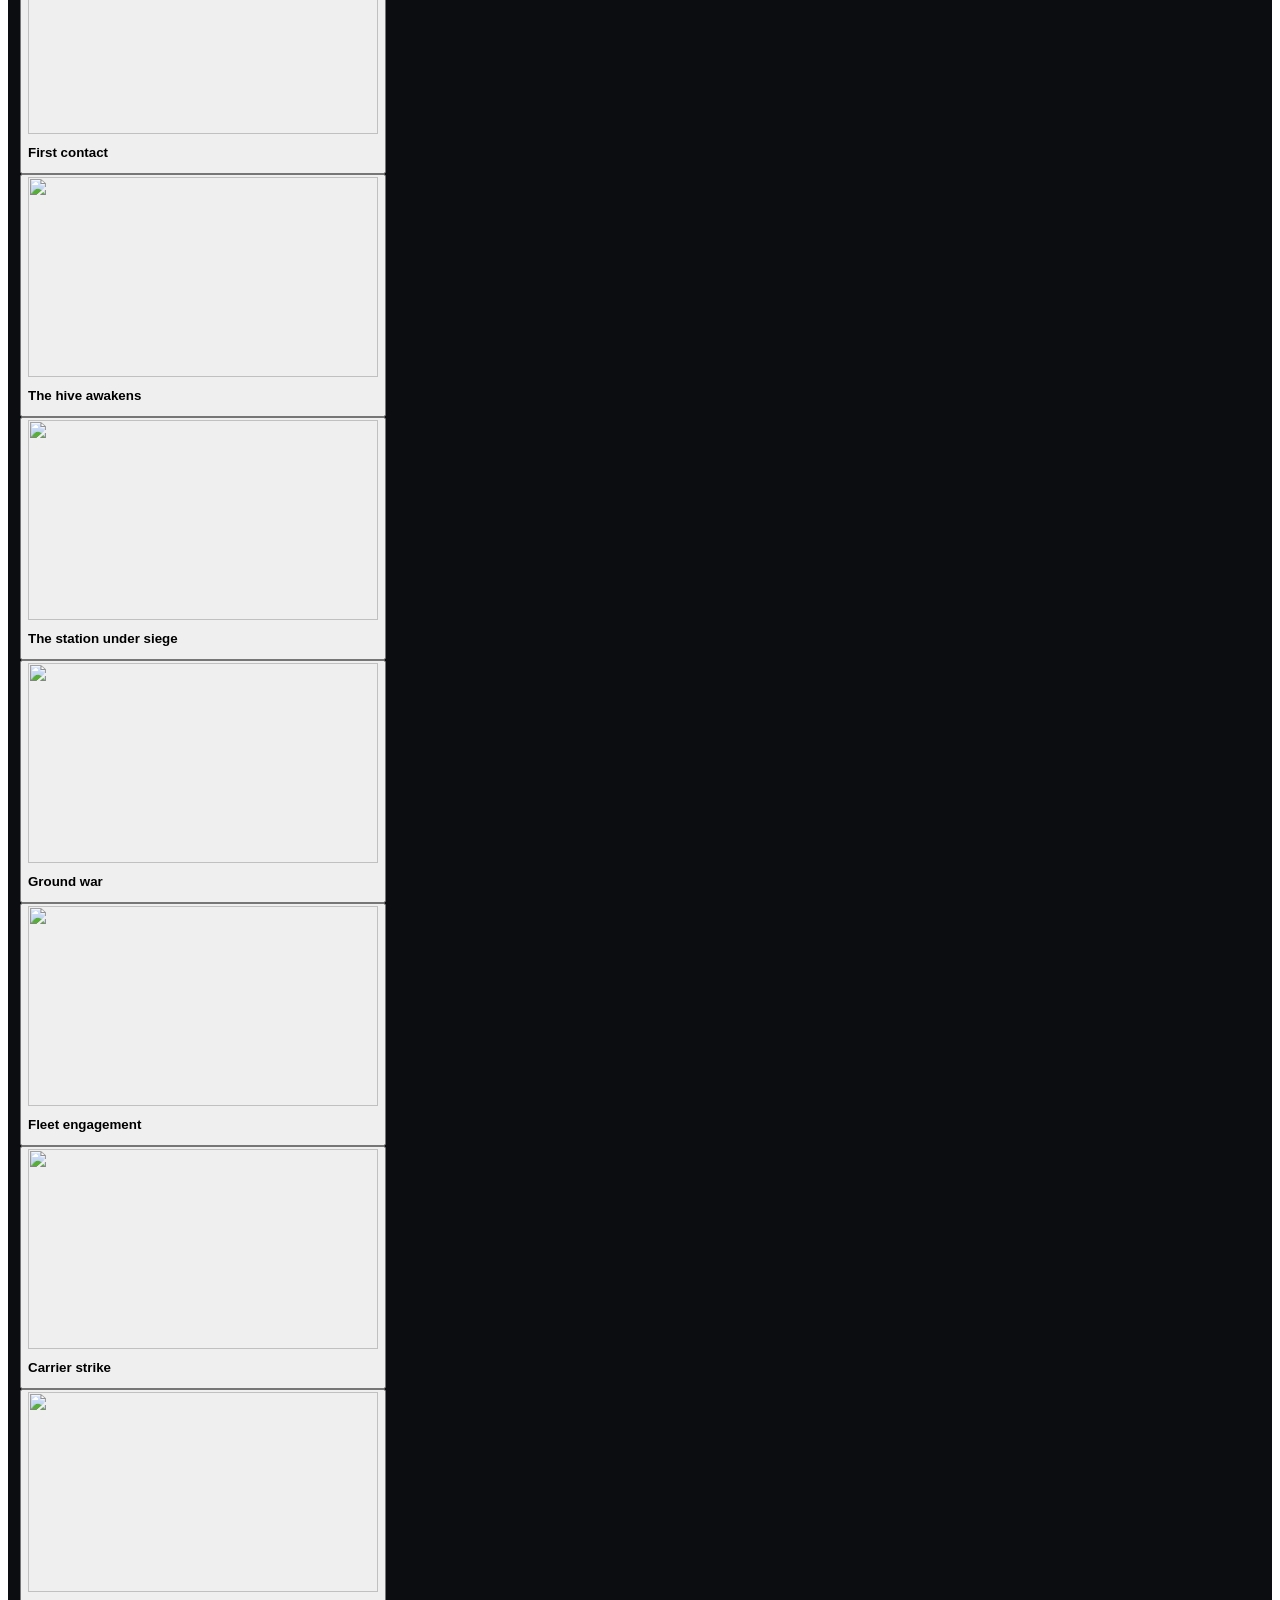
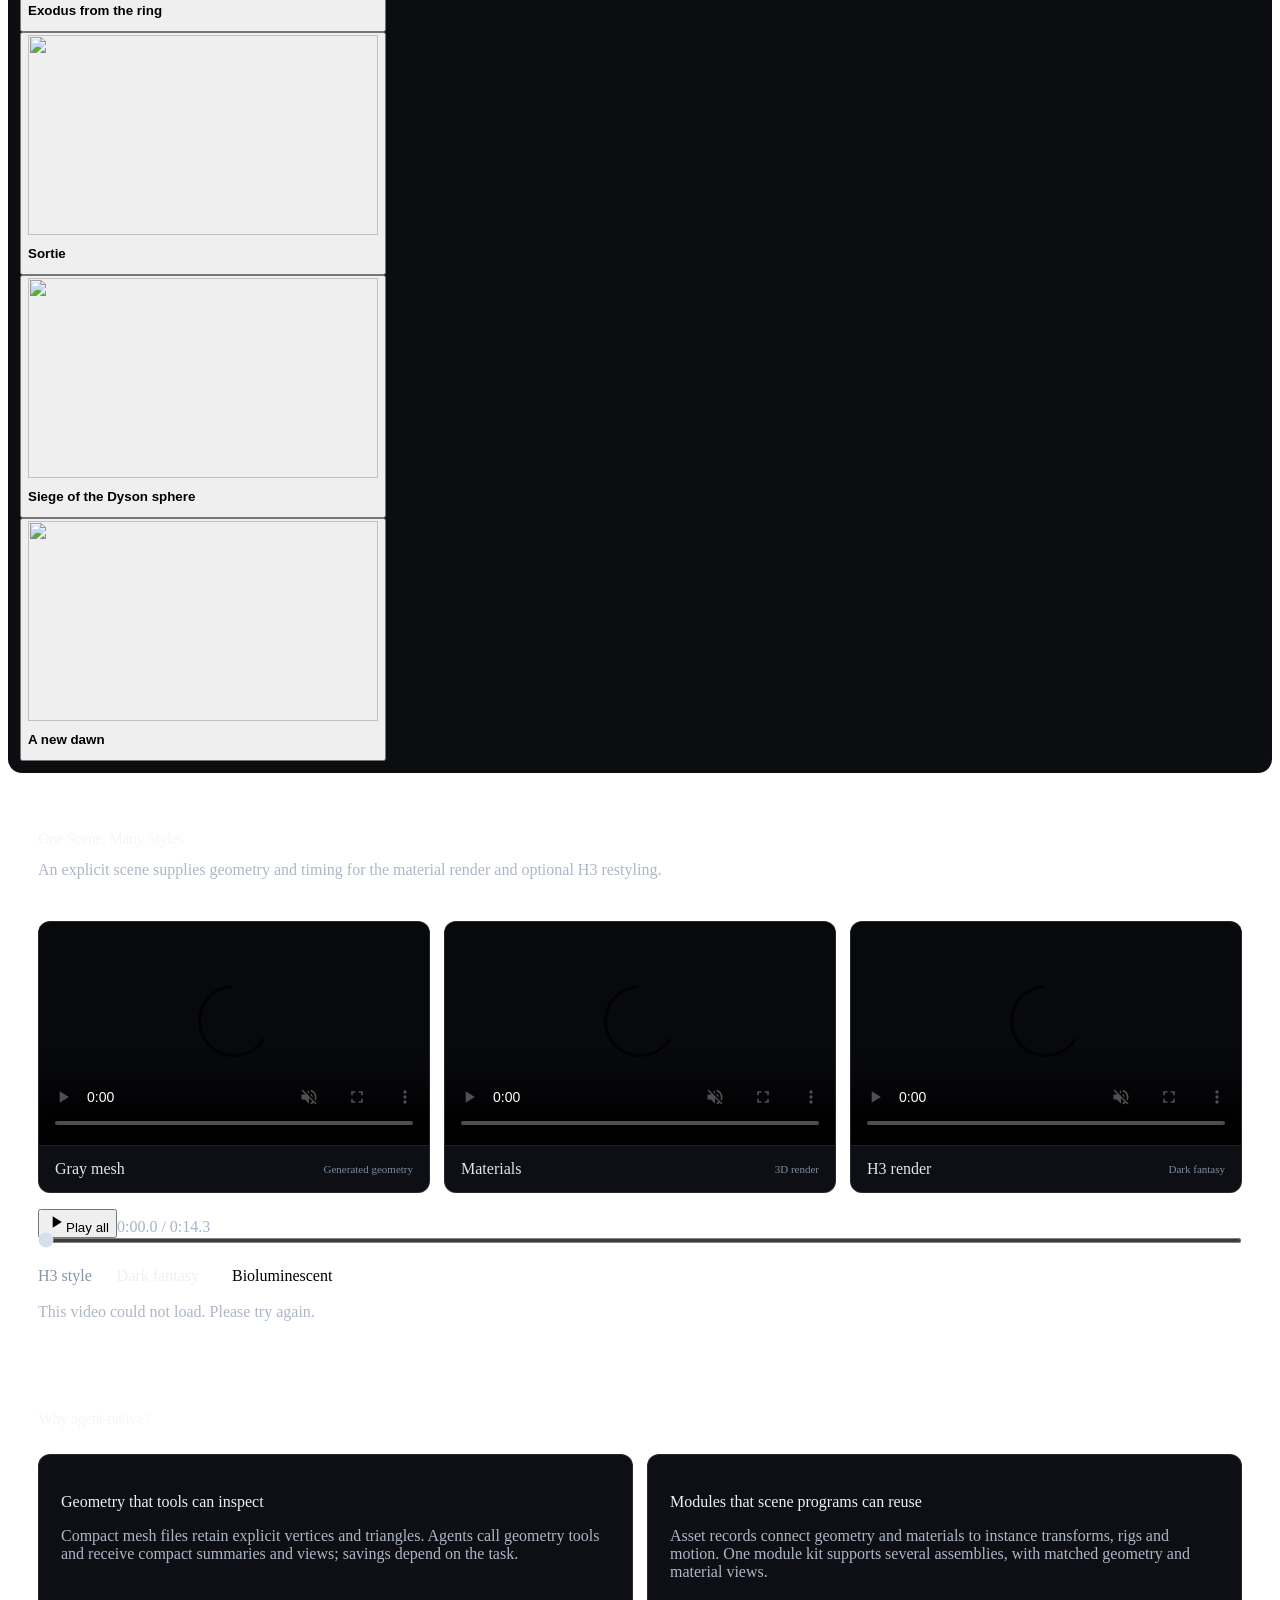
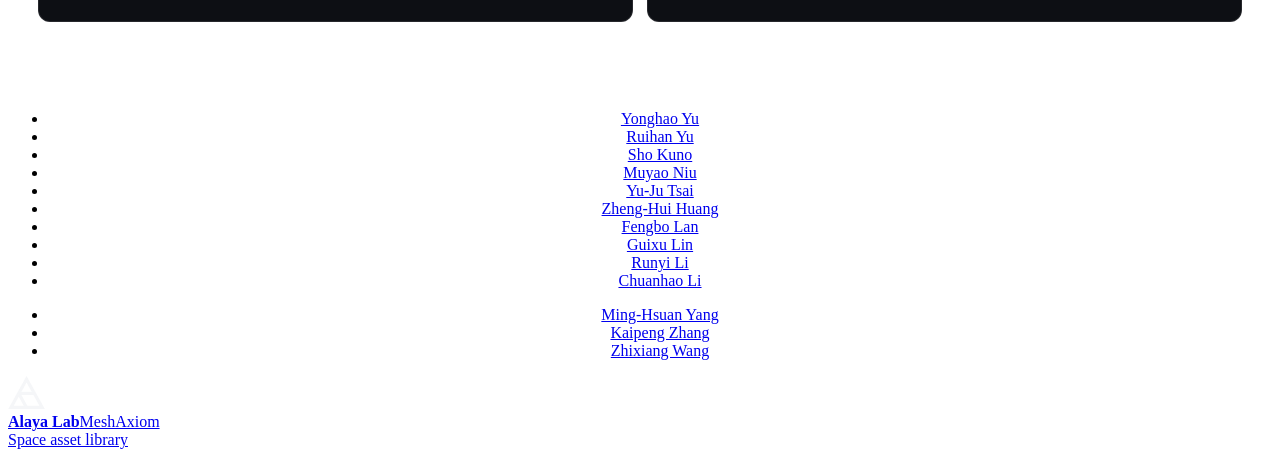
==== commit 0c905cfa: "Link verified MeshAxiom-Base private model on Hugging Face" ====
--- a/index.html
+++ b/index.html
@@ -160,7 +160,7 @@
           <a class="ac-button primary" href="https://alaya-lab.github.io/MeshAxiom/#trailer"><svg viewBox="0 0 24 24" aria-hidden="true" fill="currentColor"><path d="M8 5v14l11-7z"/></svg>Watch the trailer</a>
           <a class="ac-button" href="https://alaya-lab.github.io/MeshAxiom/space-kit.html">Explore the assets <svg class="arrow-ne" viewBox="0 0 16 16" aria-hidden="true"><path d="M2 14 13.5 2.5M8.5 2.5h5v5"/></svg></a>
           <a class="ac-button" href="https://github.com/AlayaLab/MeshAxiom" target="_blank" rel="noopener noreferrer">GitHub <svg class="arrow-ne" viewBox="0 0 16 16" aria-hidden="true"><path d="M2 14 13.5 2.5M8.5 2.5h5v5"/></svg></a>
-          <a class="ac-button" href="https://huggingface.co/AlayaLab" target="_blank" rel="noopener noreferrer" title="MeshAxiom model weights are being prepared">Hugging Face <svg class="arrow-ne" viewBox="0 0 16 16" aria-hidden="true"><path d="M2 14 13.5 2.5M8.5 2.5h5v5"/></svg></a>
+          <a class="ac-button" href="https://huggingface.co/AlayaLab/MeshAxiom-Base" target="_blank" rel="noopener noreferrer" title="MeshAxiom-Base private pre-release; authorized collaborators only">Hugging Face · Private preview <svg class="arrow-ne" viewBox="0 0 16 16" aria-hidden="true"><path d="M2 14 13.5 2.5M8.5 2.5h5v5"/></svg></a>
         </div>
       </div>
     </section>
@@ -173,7 +173,7 @@
           <p id="saga-trailer-status" class="saga-trailer-status" role="status" aria-live="polite"></p>
         </div>
       </div>
-      <div class="wrap saga-trailer-caption"><p class="small-note">Space Saga · Official trailer</p><p class="small-note trailer-open-source">The project page and assets are public. Model weights are being prepared on <a href="https://huggingface.co/AlayaLab" target="_blank" rel="noopener noreferrer">Hugging Face</a>; training code and workflow tools will follow.</p></div>
+      <div class="wrap saga-trailer-caption"><p class="small-note">Space Saga · Official trailer</p><p class="small-note trailer-open-source">The project page and assets are public. Model weights are available as a private pre-release on <a href="https://huggingface.co/AlayaLab/MeshAxiom-Base" target="_blank" rel="noopener noreferrer">Hugging Face</a>, currently limited to authorized collaborators; training code and workflow tools will follow.</p></div>
     </section>
     <section id="saga" class="workflow-section" aria-labelledby="how-made-title">
       <div class="wrap">
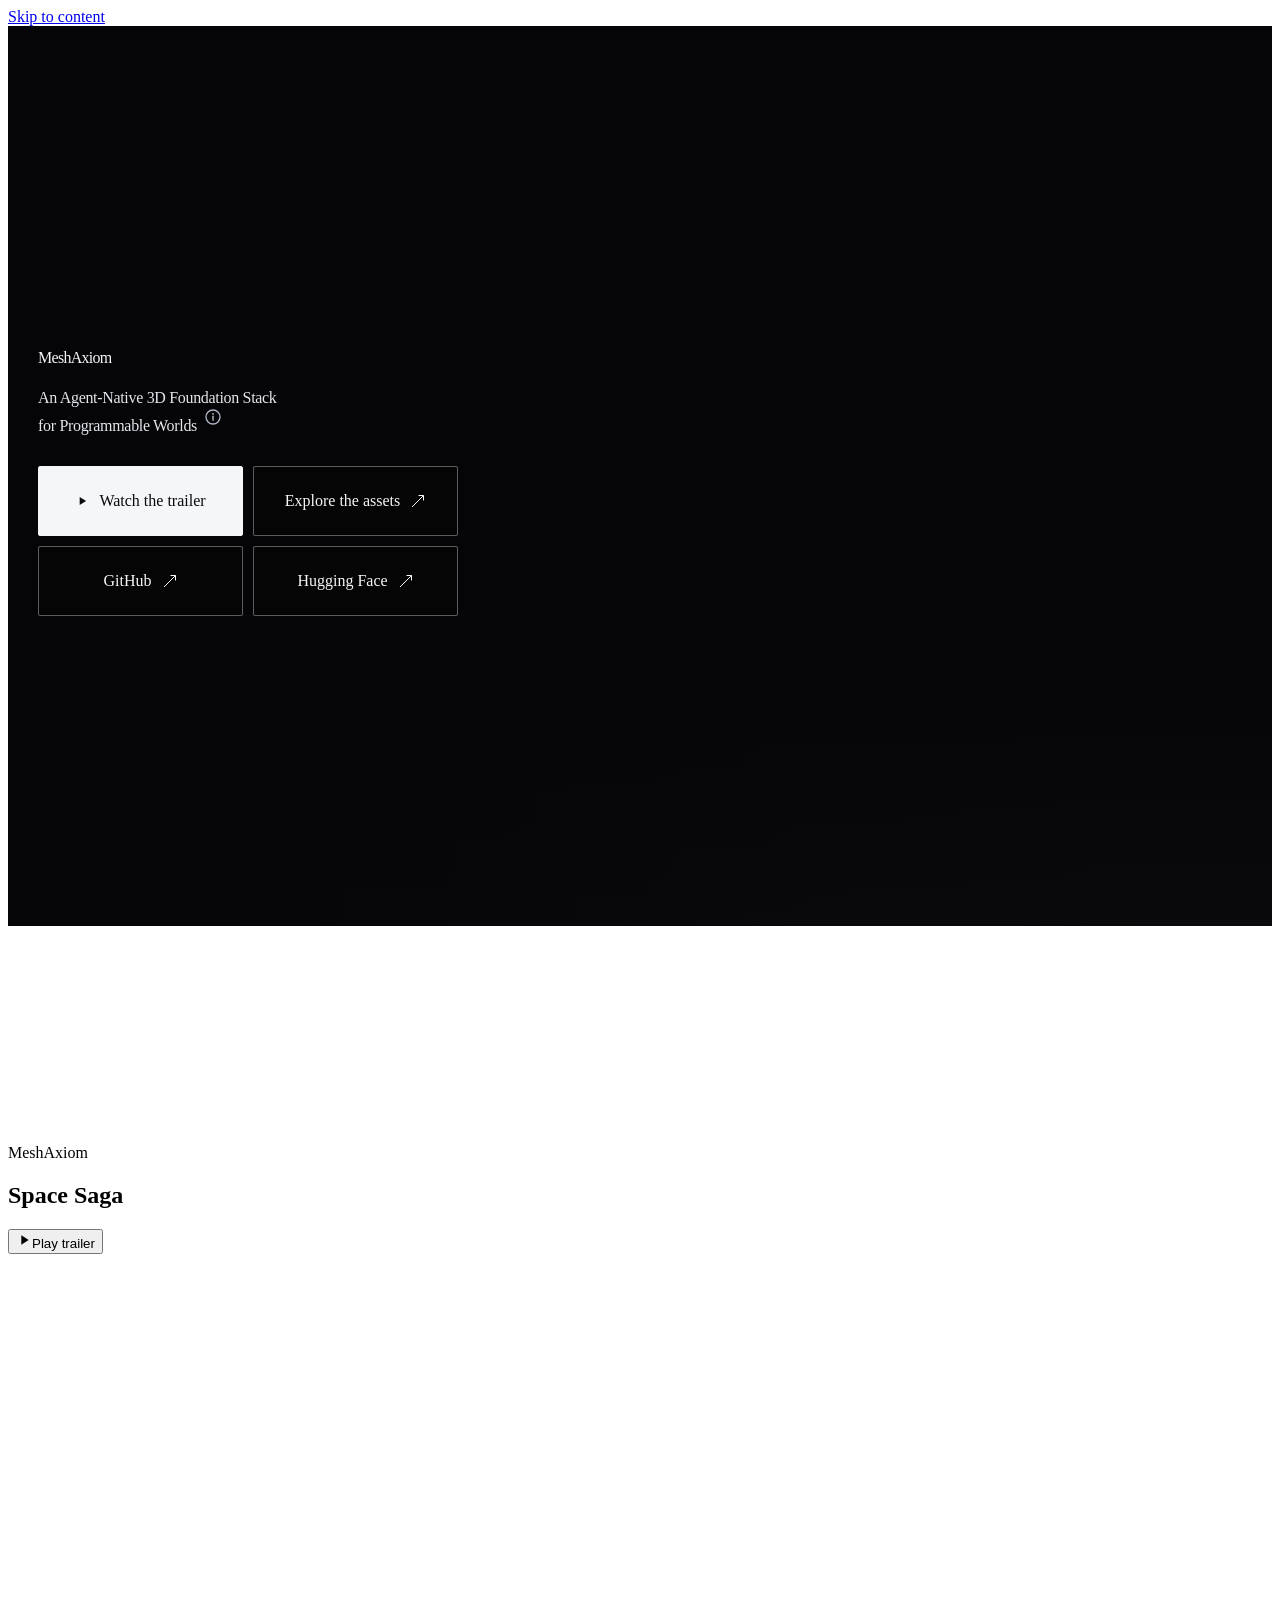
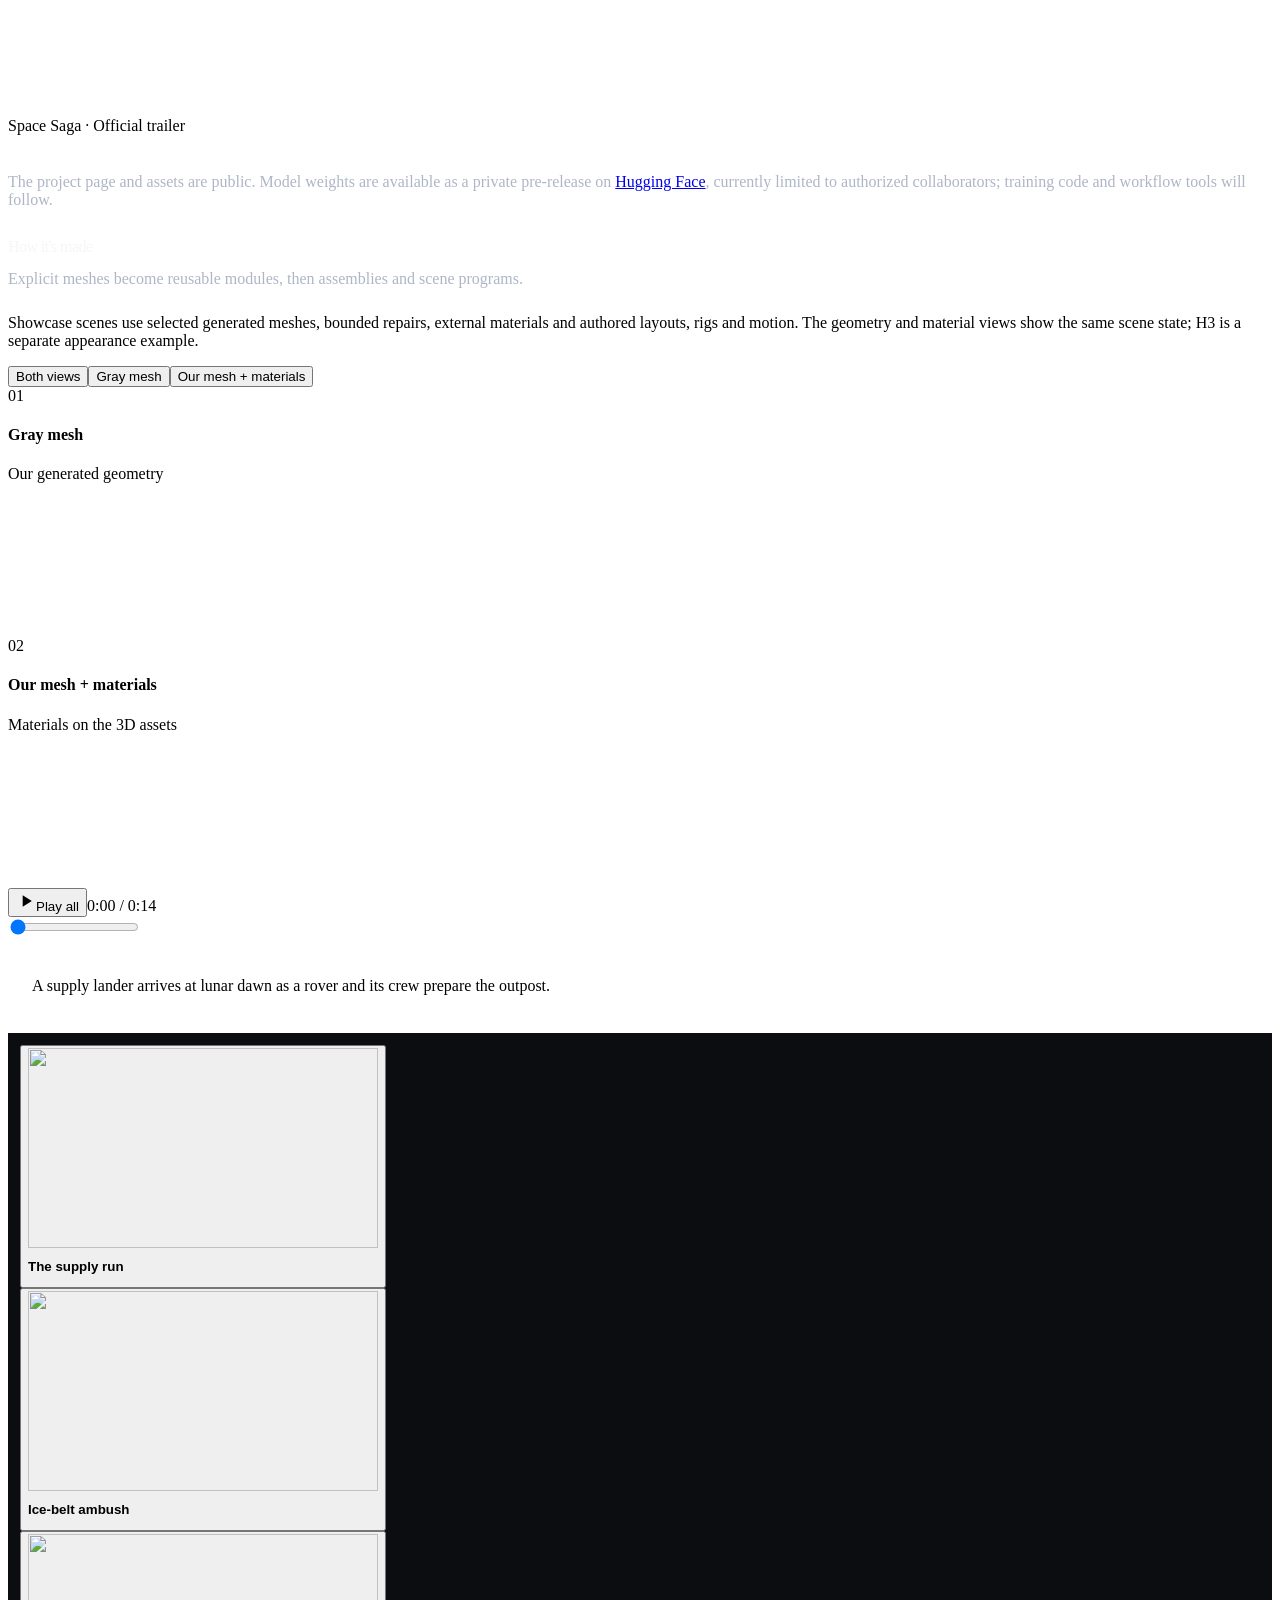
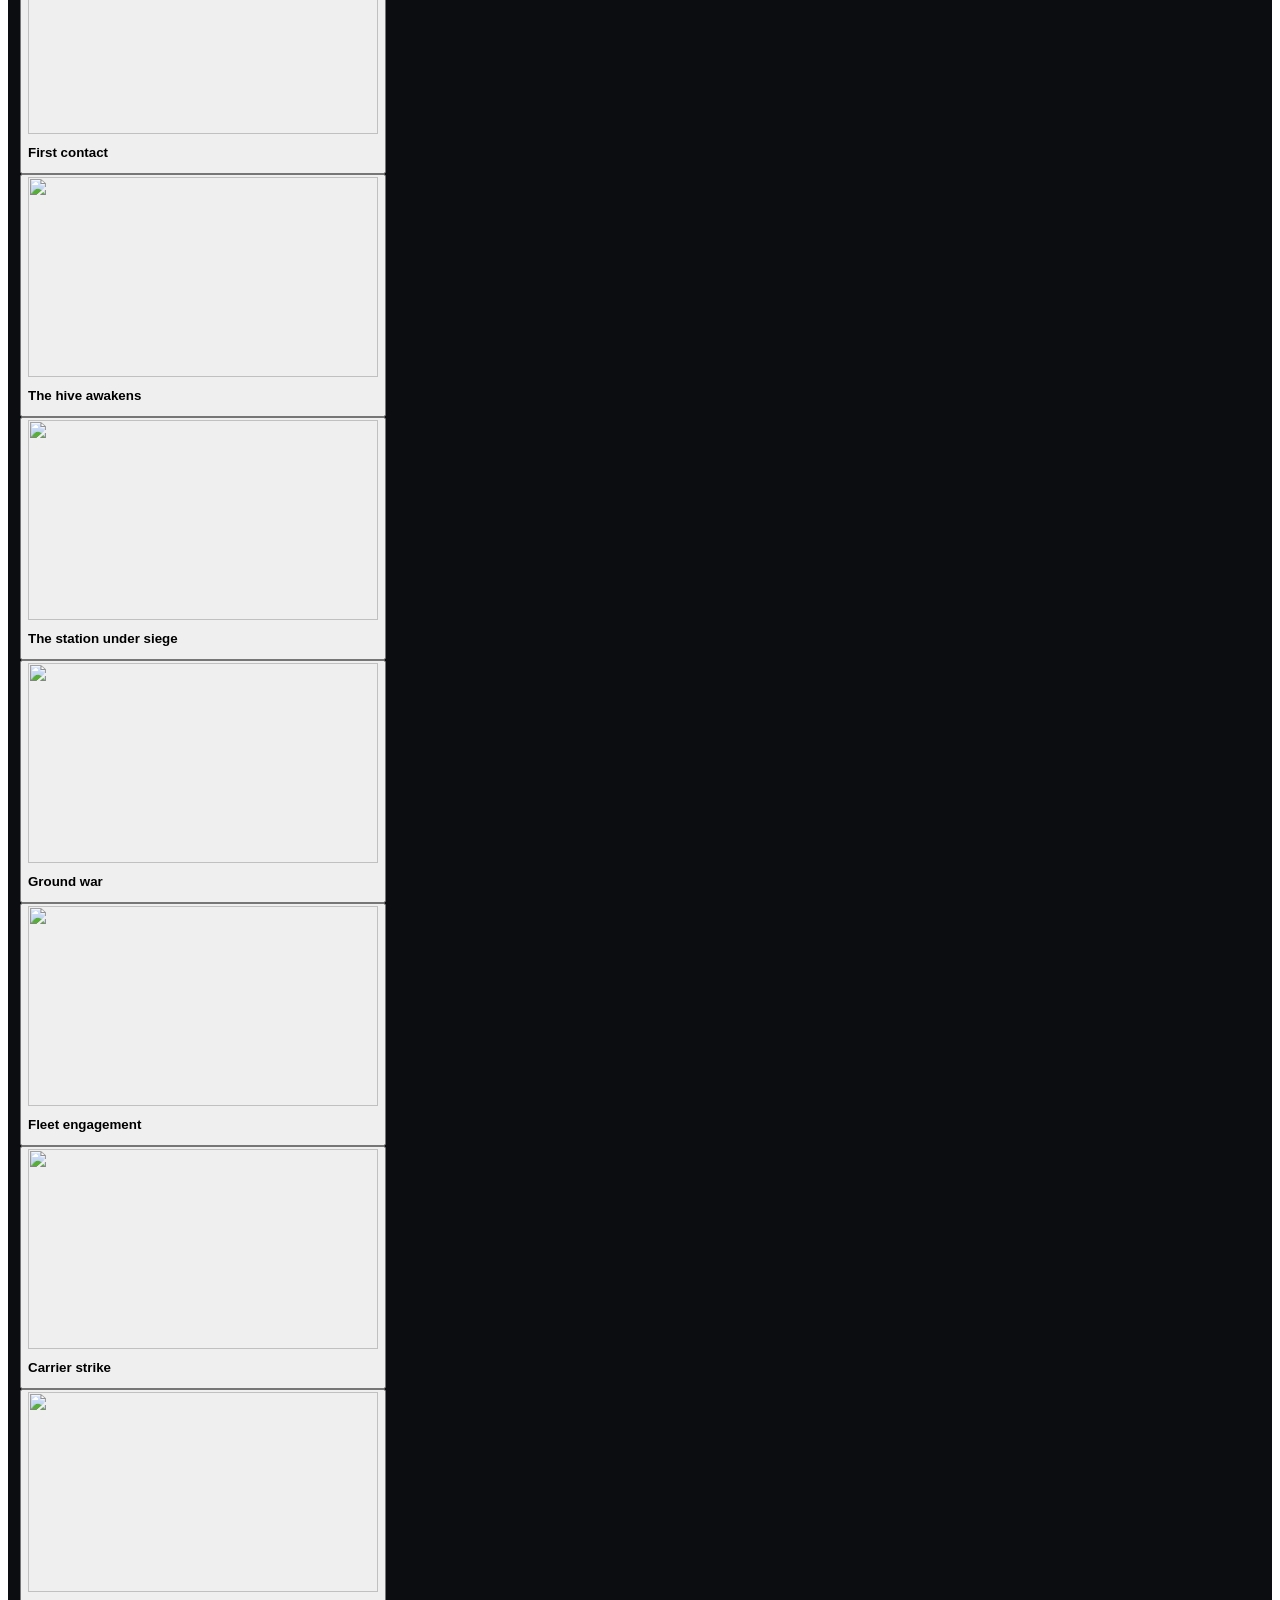
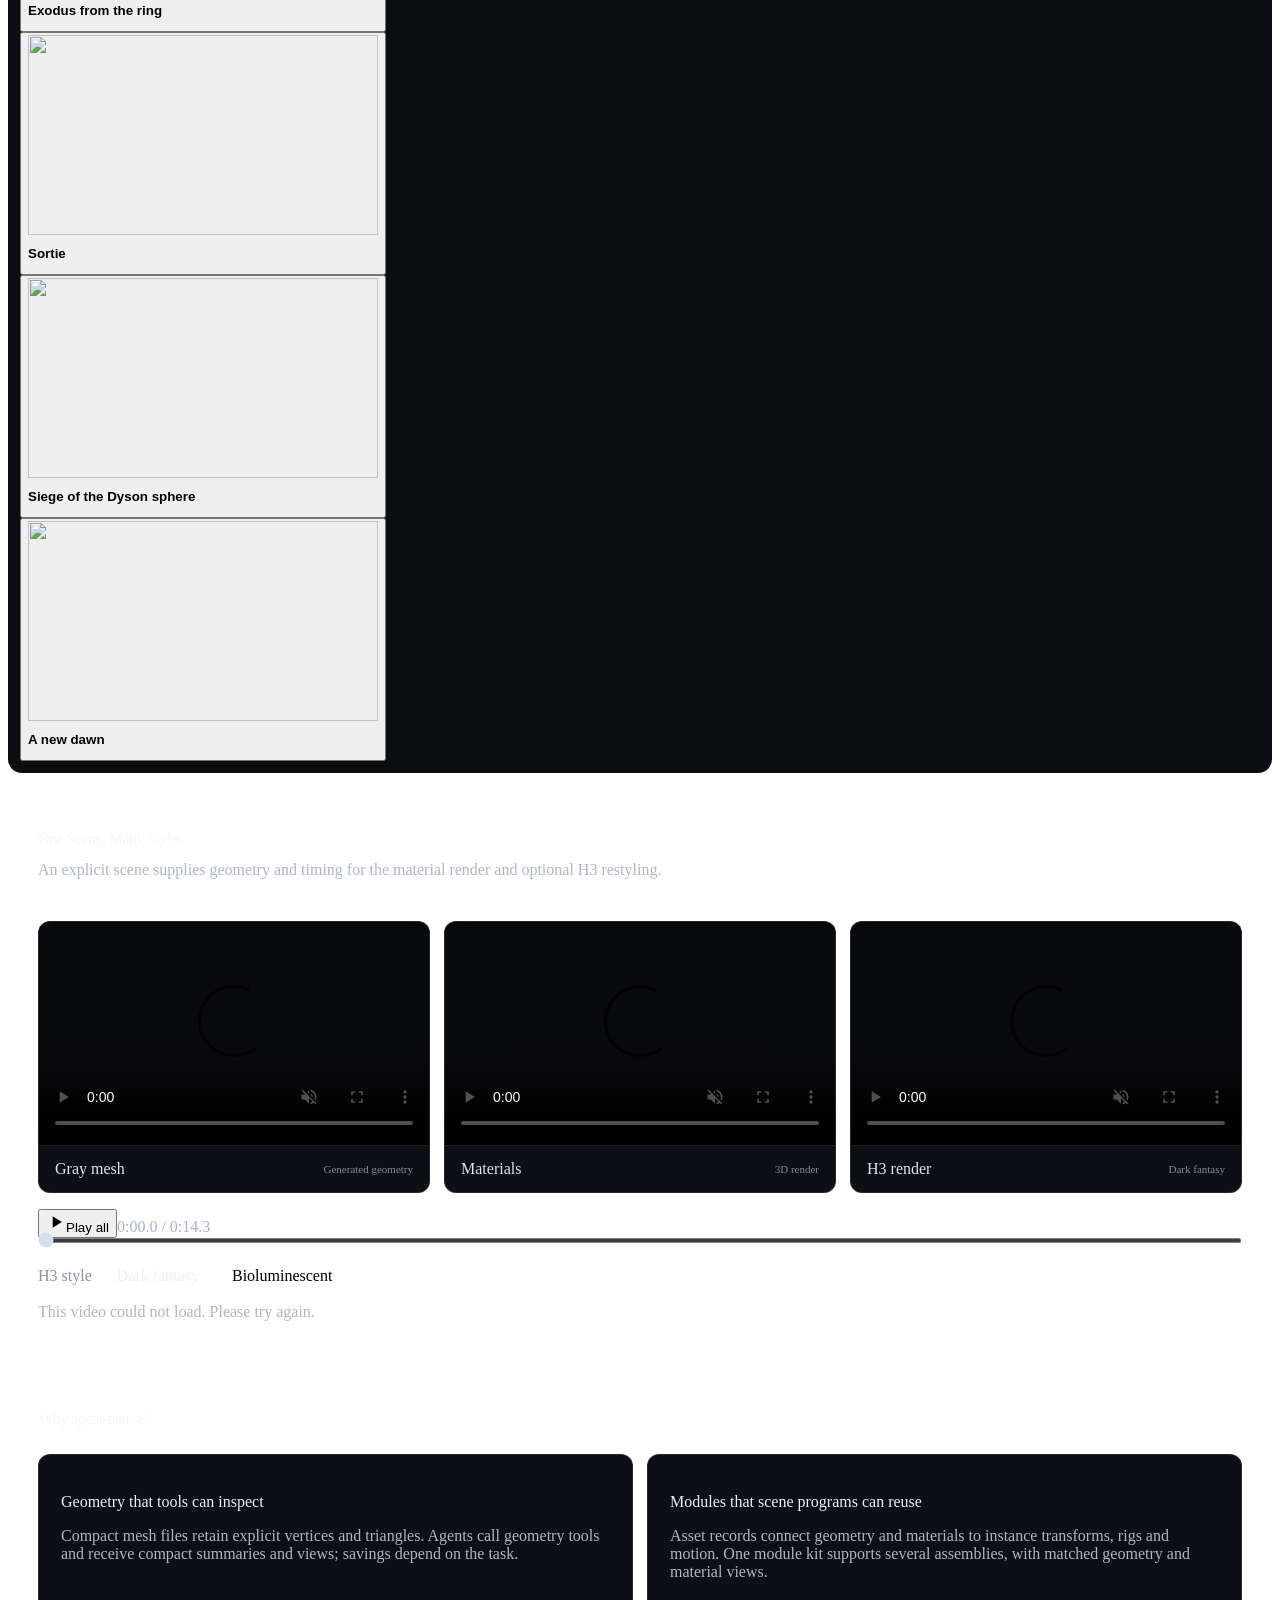
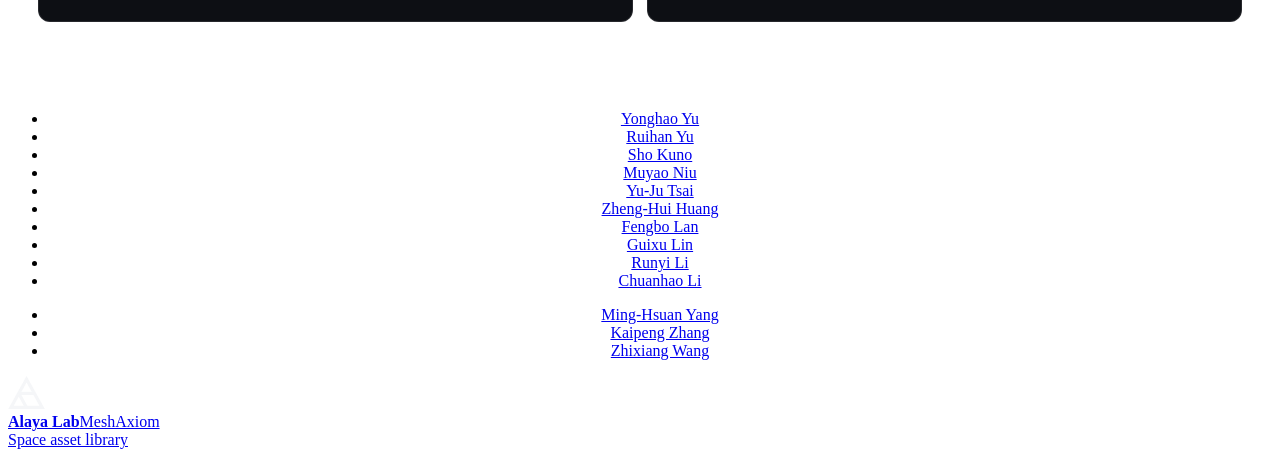
==== commit 90288116: "Arrange hero links in two rows and shorten Hugging Face label" ====
--- a/index.html
+++ b/index.html
@@ -57,7 +57,10 @@
 .ac-info-tip{position:absolute;left:-8px;top:calc(100% + 10px);z-index:5;width:min(340px,calc(100vw - 48px));padding:12px 14px;border:1px solid #ffffff2b;border-radius:8px;background:#0d0f14f2;backdrop-filter:blur(8px);color:#d7dce5;font:400 13px/1.55 var(--sans);letter-spacing:0;opacity:0;visibility:hidden;transform:translateY(-4px);transition:opacity .15s,transform .15s,visibility .15s}
 .ac-info:hover .ac-info-tip,.ac-info-button:focus-visible+.ac-info-tip,.ac-info-button[aria-expanded=true]+.ac-info-tip{opacity:1;visibility:visible;transform:none}
 @media(max-width:650px){.ac-info{position:static}.ac-hero-subtitle{position:relative}.ac-info-tip{left:0;top:calc(100% + 8px)}}
-.ac-hero-links{display:flex;flex-wrap:wrap;gap:10px}
+.ac-hero-links{display:grid;grid-template-columns:repeat(2,minmax(0,1fr));gap:10px;width:min(100%,420px)}
+.ac-hero-links .ac-button{justify-content:center;min-width:0;white-space:nowrap}
+.ac-hero-links .ac-button svg{flex:none}
+@media(max-width:360px){.ac-hero-links .ac-button{padding-inline:8px;gap:6px;font-size:11px}}
 .ac-button{display:inline-flex;align-items:center;gap:10px;min-height:46px;padding:11px 22px;border:1px solid #ffffff59;border-radius:2px;background:#08080833;color:#f5f6f8;font:500 13px/1.4 var(--sans);text-decoration:none;transition:background .18s,border-color .18s}
 .ac-button:hover{background:#ffffff14;border-color:#f5f6f8}
 .ac-button.primary{background:#f5f6f8;border-color:#f5f6f8;color:#0a0a0c}
@@ -160,7 +163,7 @@
           <a class="ac-button primary" href="https://alaya-lab.github.io/MeshAxiom/#trailer"><svg viewBox="0 0 24 24" aria-hidden="true" fill="currentColor"><path d="M8 5v14l11-7z"/></svg>Watch the trailer</a>
           <a class="ac-button" href="https://alaya-lab.github.io/MeshAxiom/space-kit.html">Explore the assets <svg class="arrow-ne" viewBox="0 0 16 16" aria-hidden="true"><path d="M2 14 13.5 2.5M8.5 2.5h5v5"/></svg></a>
           <a class="ac-button" href="https://github.com/AlayaLab/MeshAxiom" target="_blank" rel="noopener noreferrer">GitHub <svg class="arrow-ne" viewBox="0 0 16 16" aria-hidden="true"><path d="M2 14 13.5 2.5M8.5 2.5h5v5"/></svg></a>
-          <a class="ac-button" href="https://huggingface.co/AlayaLab/MeshAxiom-Base" target="_blank" rel="noopener noreferrer" title="MeshAxiom-Base private pre-release; authorized collaborators only">Hugging Face · Private preview <svg class="arrow-ne" viewBox="0 0 16 16" aria-hidden="true"><path d="M2 14 13.5 2.5M8.5 2.5h5v5"/></svg></a>
+          <a class="ac-button" href="https://huggingface.co/AlayaLab/MeshAxiom-Base" target="_blank" rel="noopener noreferrer" title="MeshAxiom-Base private pre-release; authorized collaborators only">Hugging Face <svg class="arrow-ne" viewBox="0 0 16 16" aria-hidden="true"><path d="M2 14 13.5 2.5M8.5 2.5h5v5"/></svg></a>
         </div>
       </div>
     </section>
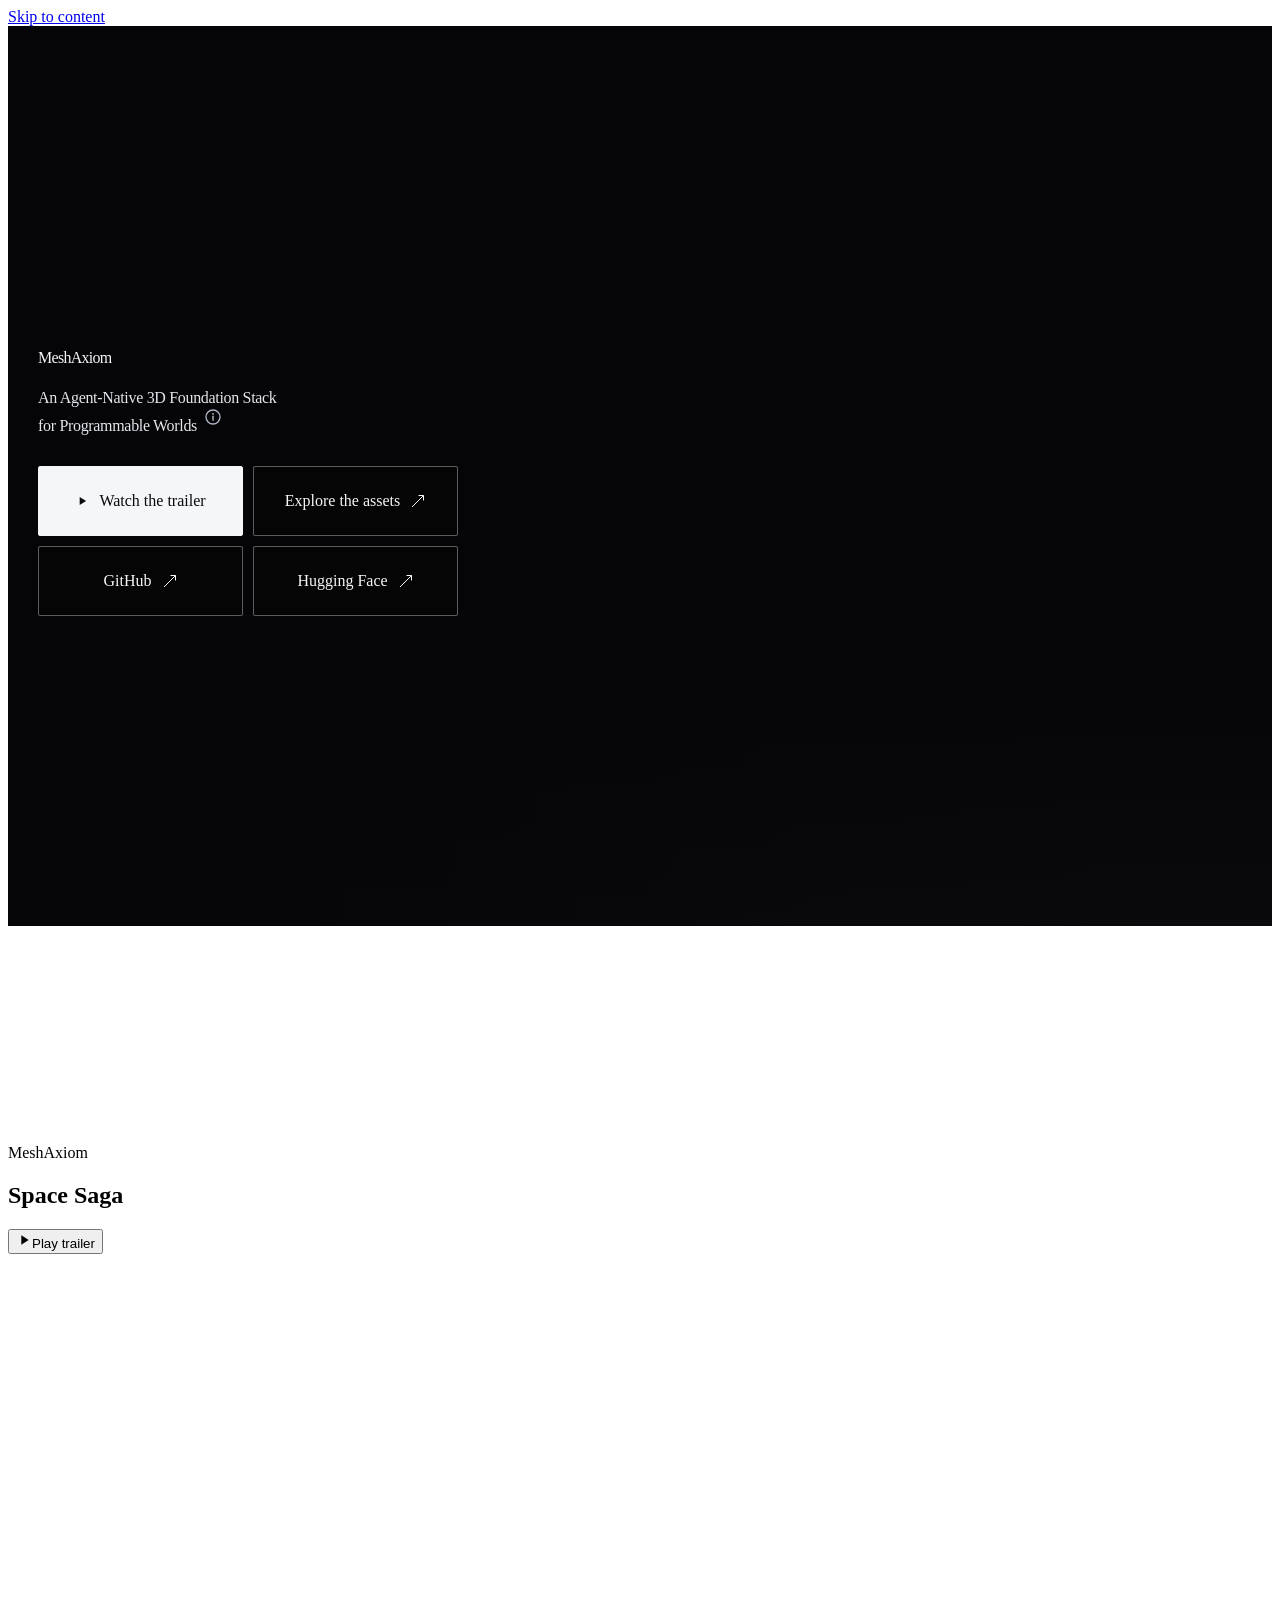
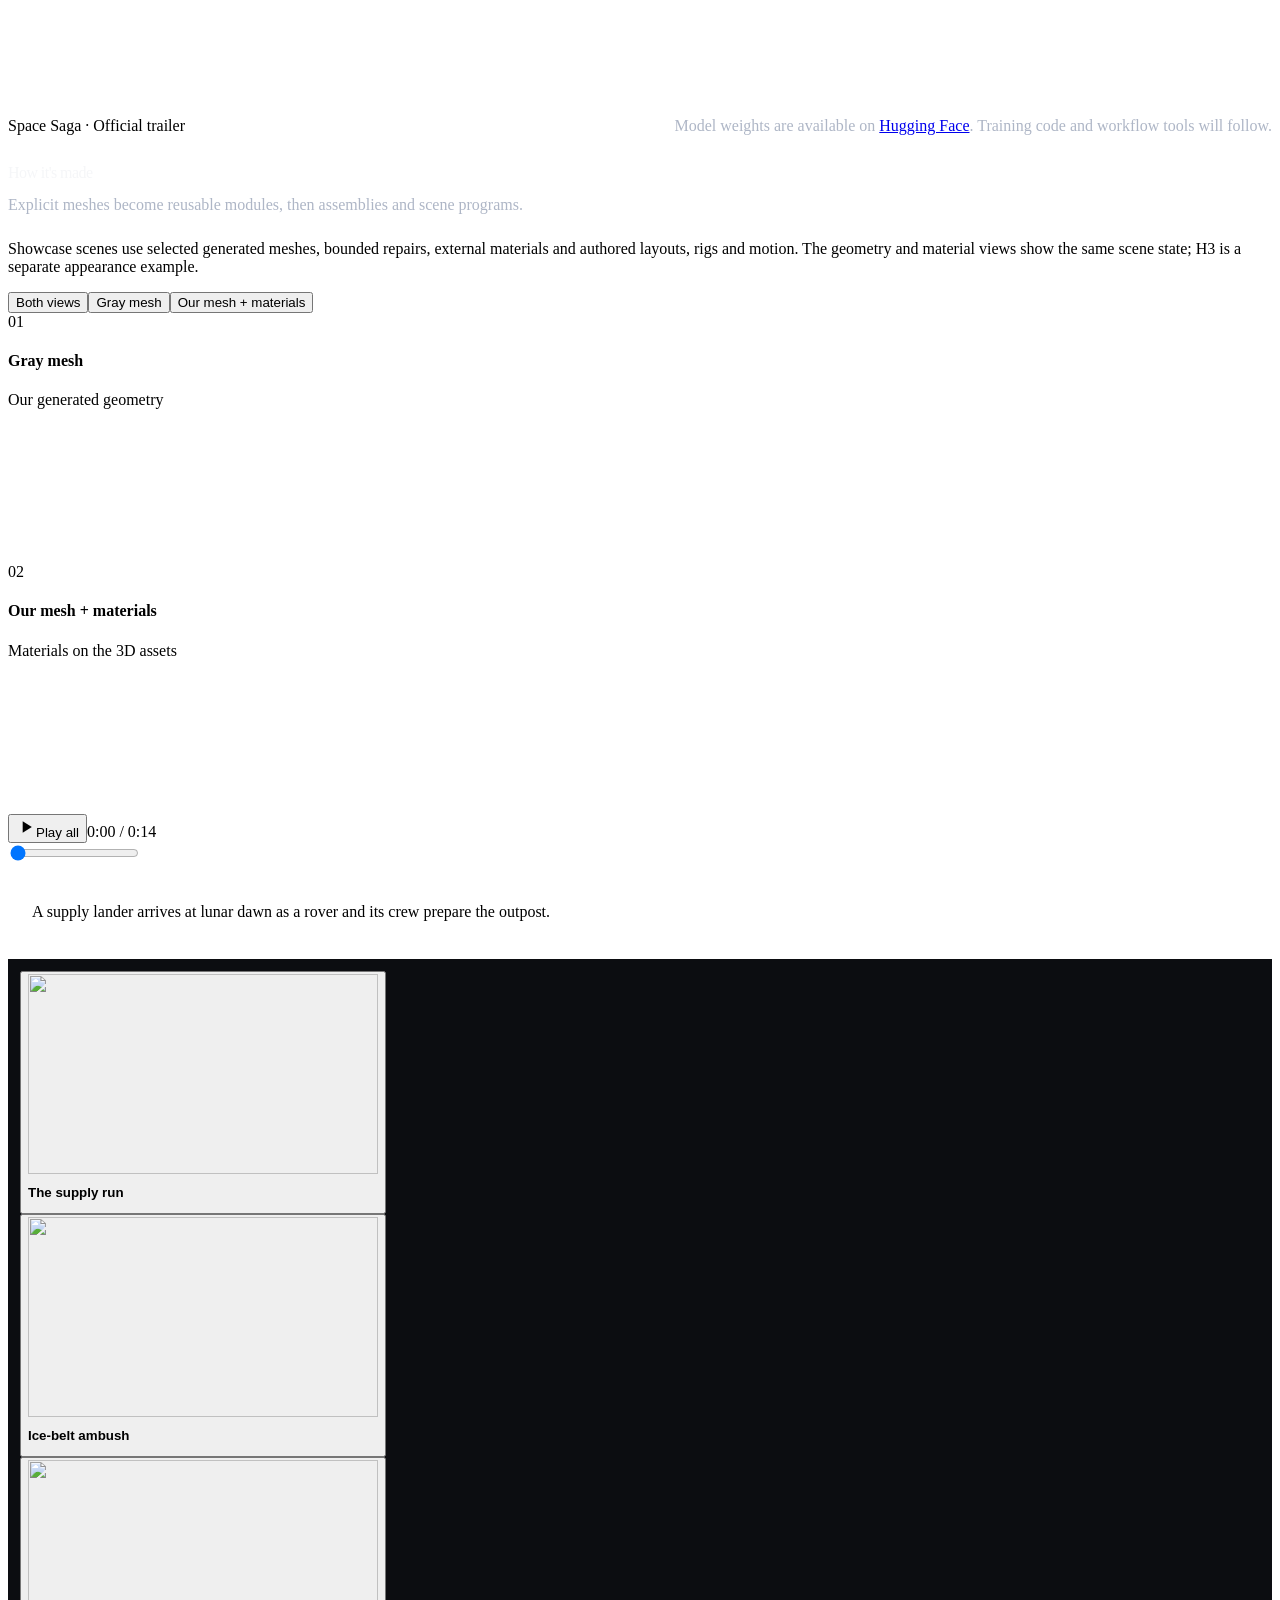
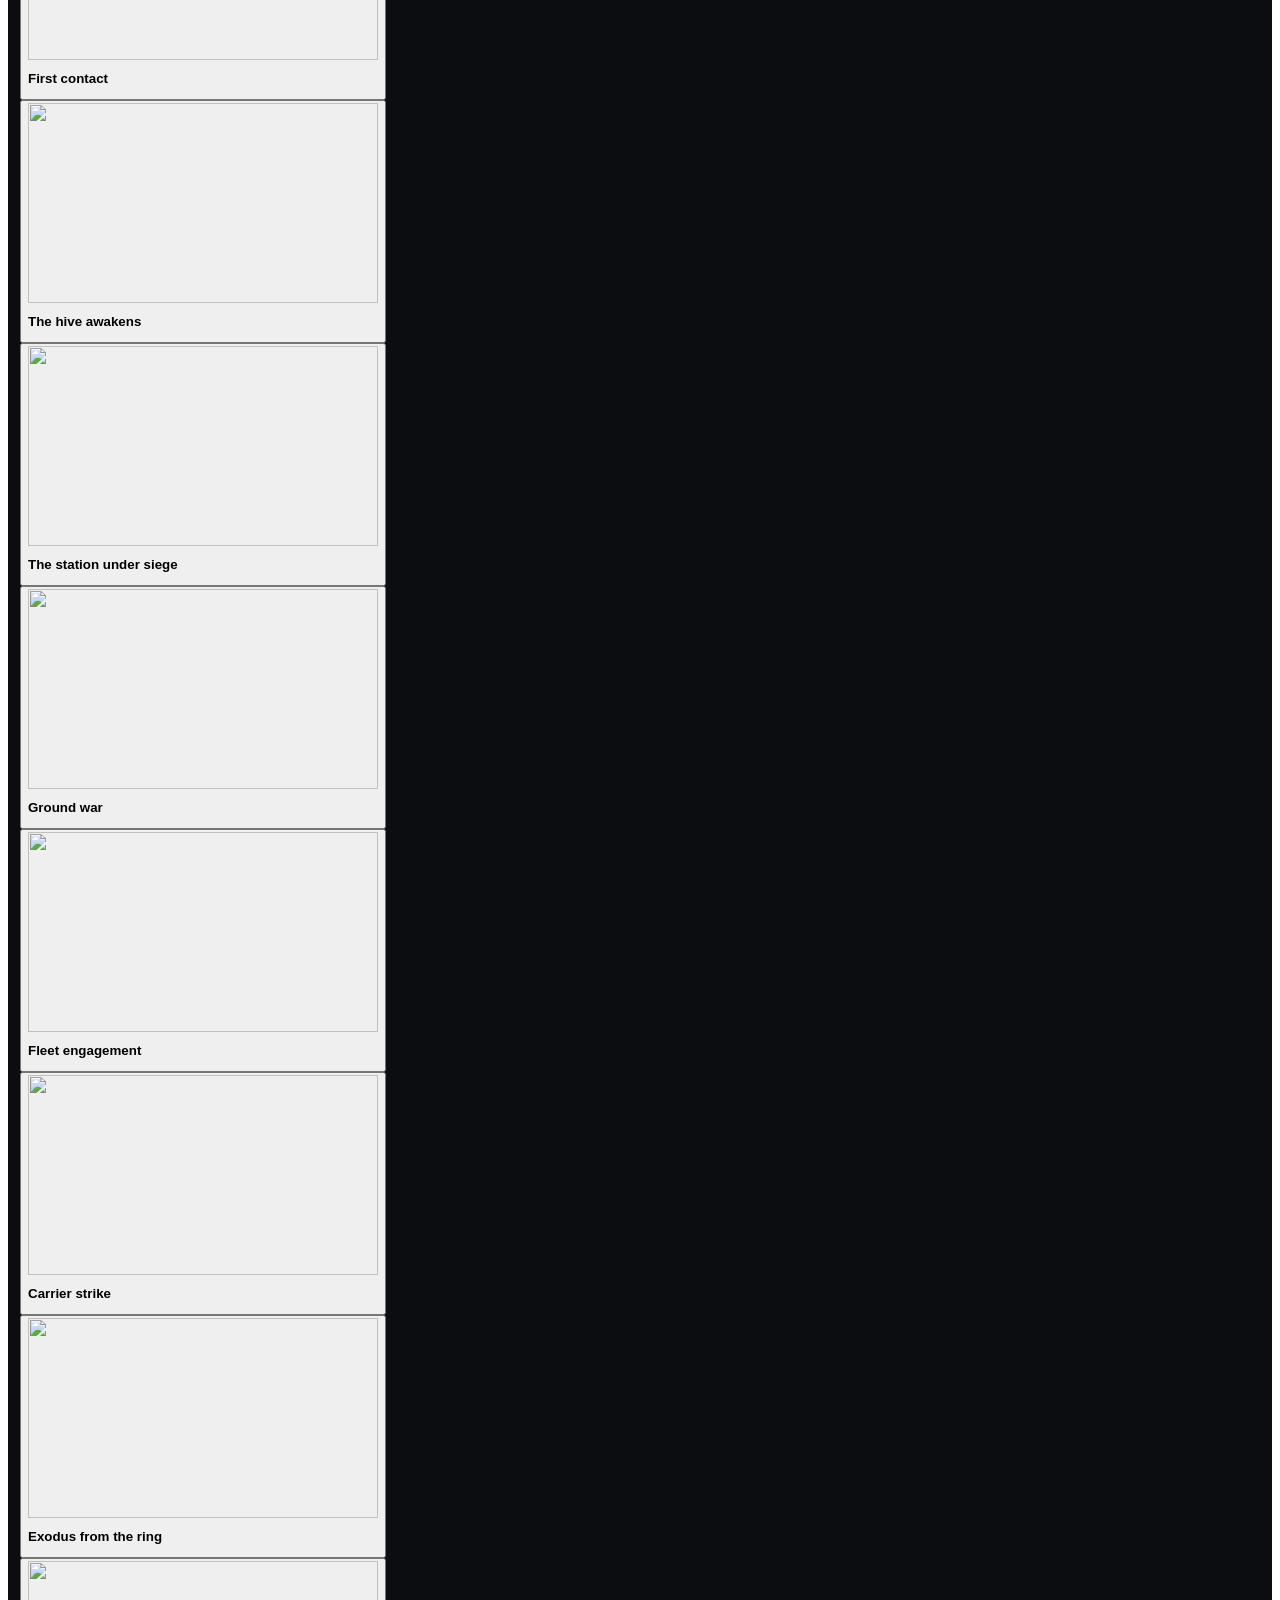
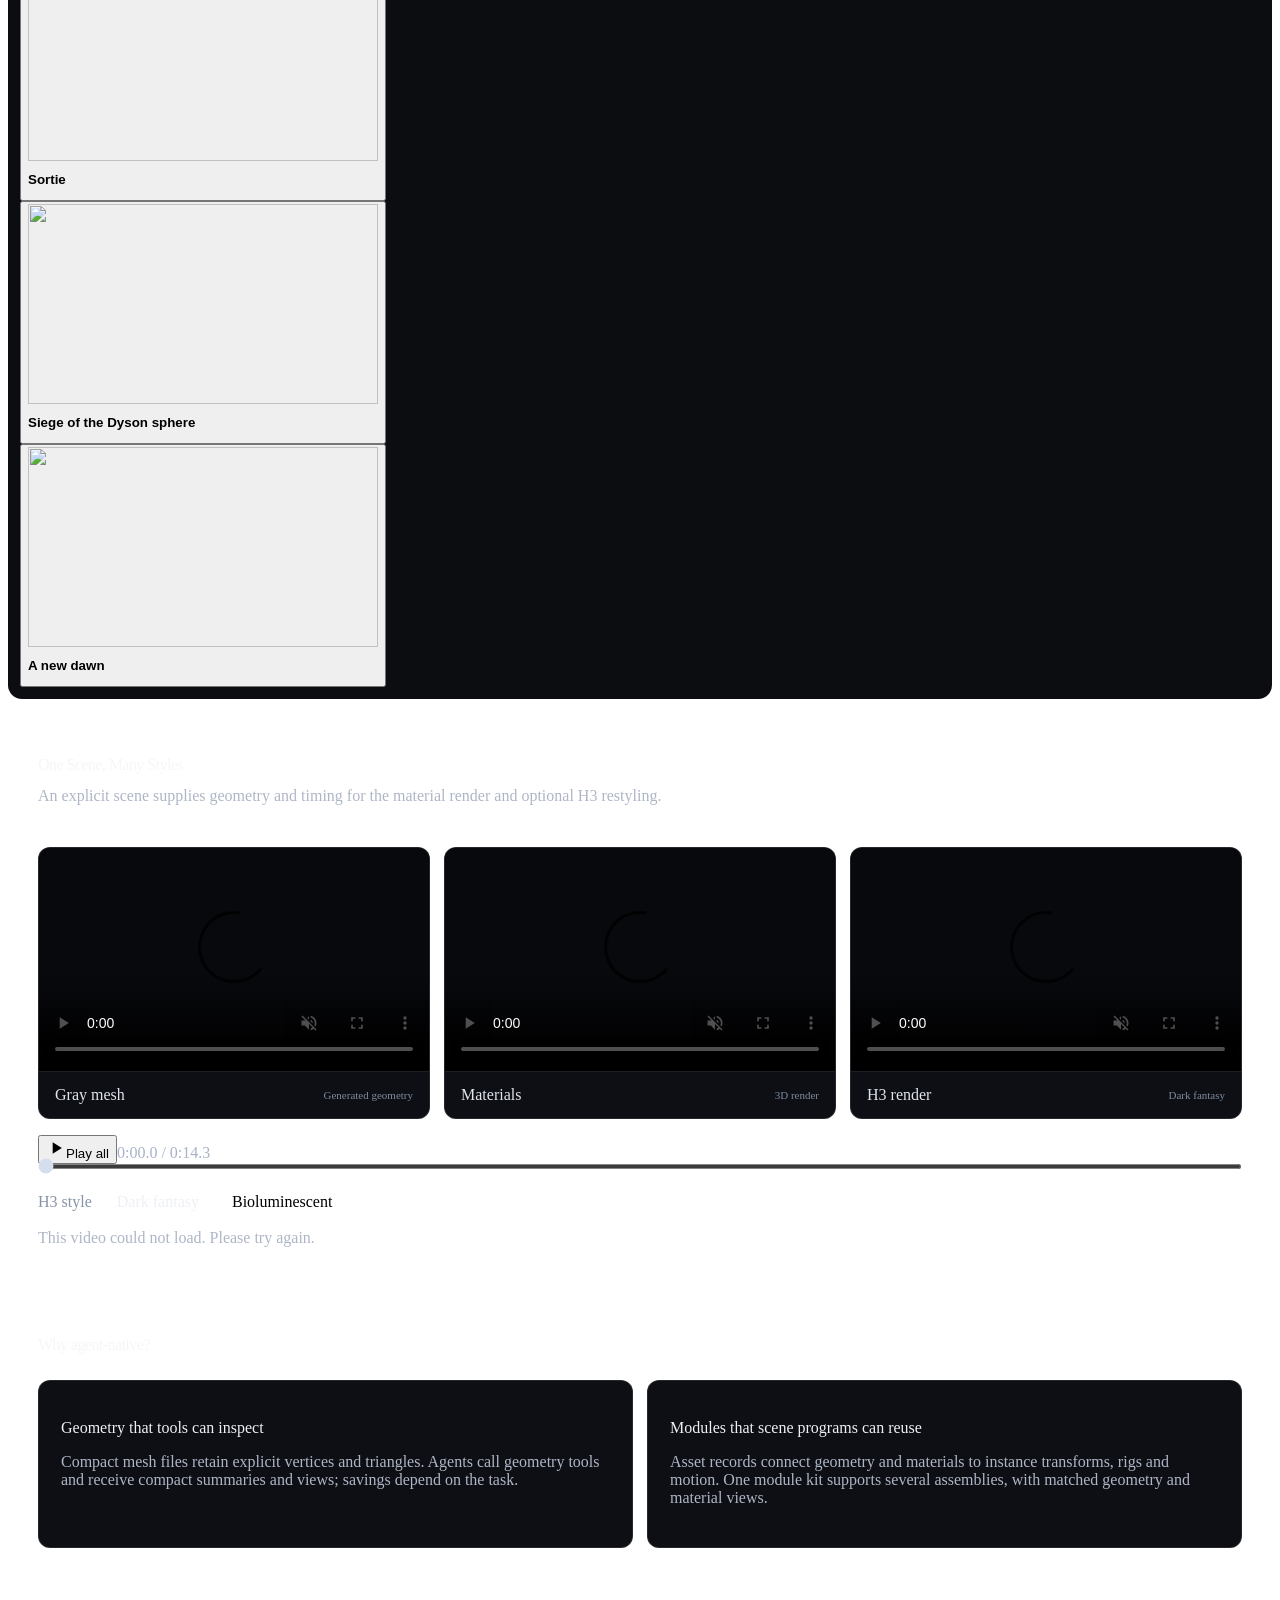
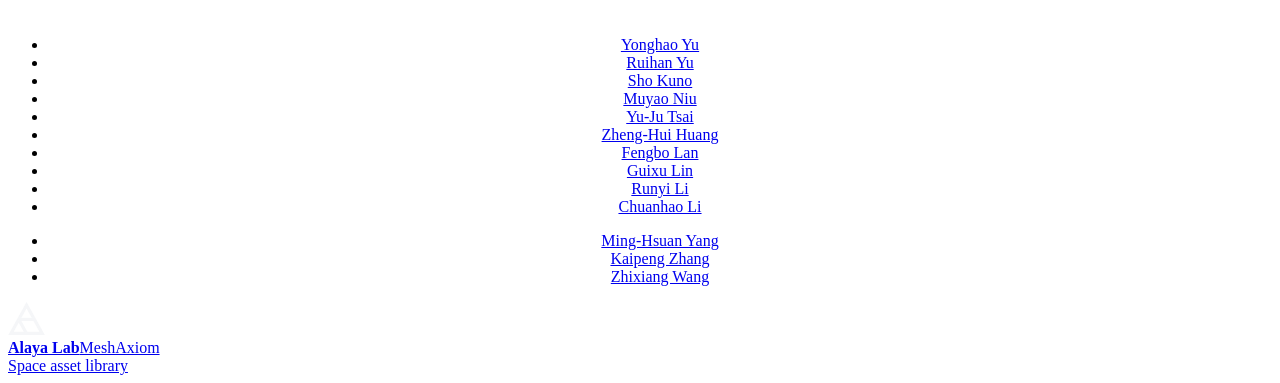
==== commit 3bc63876: "Announce public MeshAxiom-Base model availability" ====
--- a/index.html
+++ b/index.html
@@ -163,7 +163,7 @@
           <a class="ac-button primary" href="https://alaya-lab.github.io/MeshAxiom/#trailer"><svg viewBox="0 0 24 24" aria-hidden="true" fill="currentColor"><path d="M8 5v14l11-7z"/></svg>Watch the trailer</a>
           <a class="ac-button" href="https://alaya-lab.github.io/MeshAxiom/space-kit.html">Explore the assets <svg class="arrow-ne" viewBox="0 0 16 16" aria-hidden="true"><path d="M2 14 13.5 2.5M8.5 2.5h5v5"/></svg></a>
           <a class="ac-button" href="https://github.com/AlayaLab/MeshAxiom" target="_blank" rel="noopener noreferrer">GitHub <svg class="arrow-ne" viewBox="0 0 16 16" aria-hidden="true"><path d="M2 14 13.5 2.5M8.5 2.5h5v5"/></svg></a>
-          <a class="ac-button" href="https://huggingface.co/AlayaLab/MeshAxiom-Base" target="_blank" rel="noopener noreferrer" title="MeshAxiom-Base private pre-release; authorized collaborators only">Hugging Face <svg class="arrow-ne" viewBox="0 0 16 16" aria-hidden="true"><path d="M2 14 13.5 2.5M8.5 2.5h5v5"/></svg></a>
+          <a class="ac-button" href="https://huggingface.co/AlayaLab/MeshAxiom-Base" target="_blank" rel="noopener noreferrer" title="MeshAxiom-Base model weights on Hugging Face">Hugging Face <svg class="arrow-ne" viewBox="0 0 16 16" aria-hidden="true"><path d="M2 14 13.5 2.5M8.5 2.5h5v5"/></svg></a>
         </div>
       </div>
     </section>
@@ -176,7 +176,7 @@
           <p id="saga-trailer-status" class="saga-trailer-status" role="status" aria-live="polite"></p>
         </div>
       </div>
-      <div class="wrap saga-trailer-caption"><p class="small-note">Space Saga · Official trailer</p><p class="small-note trailer-open-source">The project page and assets are public. Model weights are available as a private pre-release on <a href="https://huggingface.co/AlayaLab/MeshAxiom-Base" target="_blank" rel="noopener noreferrer">Hugging Face</a>, currently limited to authorized collaborators; training code and workflow tools will follow.</p></div>
+      <div class="wrap saga-trailer-caption"><p class="small-note">Space Saga · Official trailer</p><p class="small-note trailer-open-source">Model weights are available on <a href="https://huggingface.co/AlayaLab/MeshAxiom-Base" target="_blank" rel="noopener noreferrer">Hugging Face</a>. Training code and workflow tools will follow.</p></div>
     </section>
     <section id="saga" class="workflow-section" aria-labelledby="how-made-title">
       <div class="wrap">
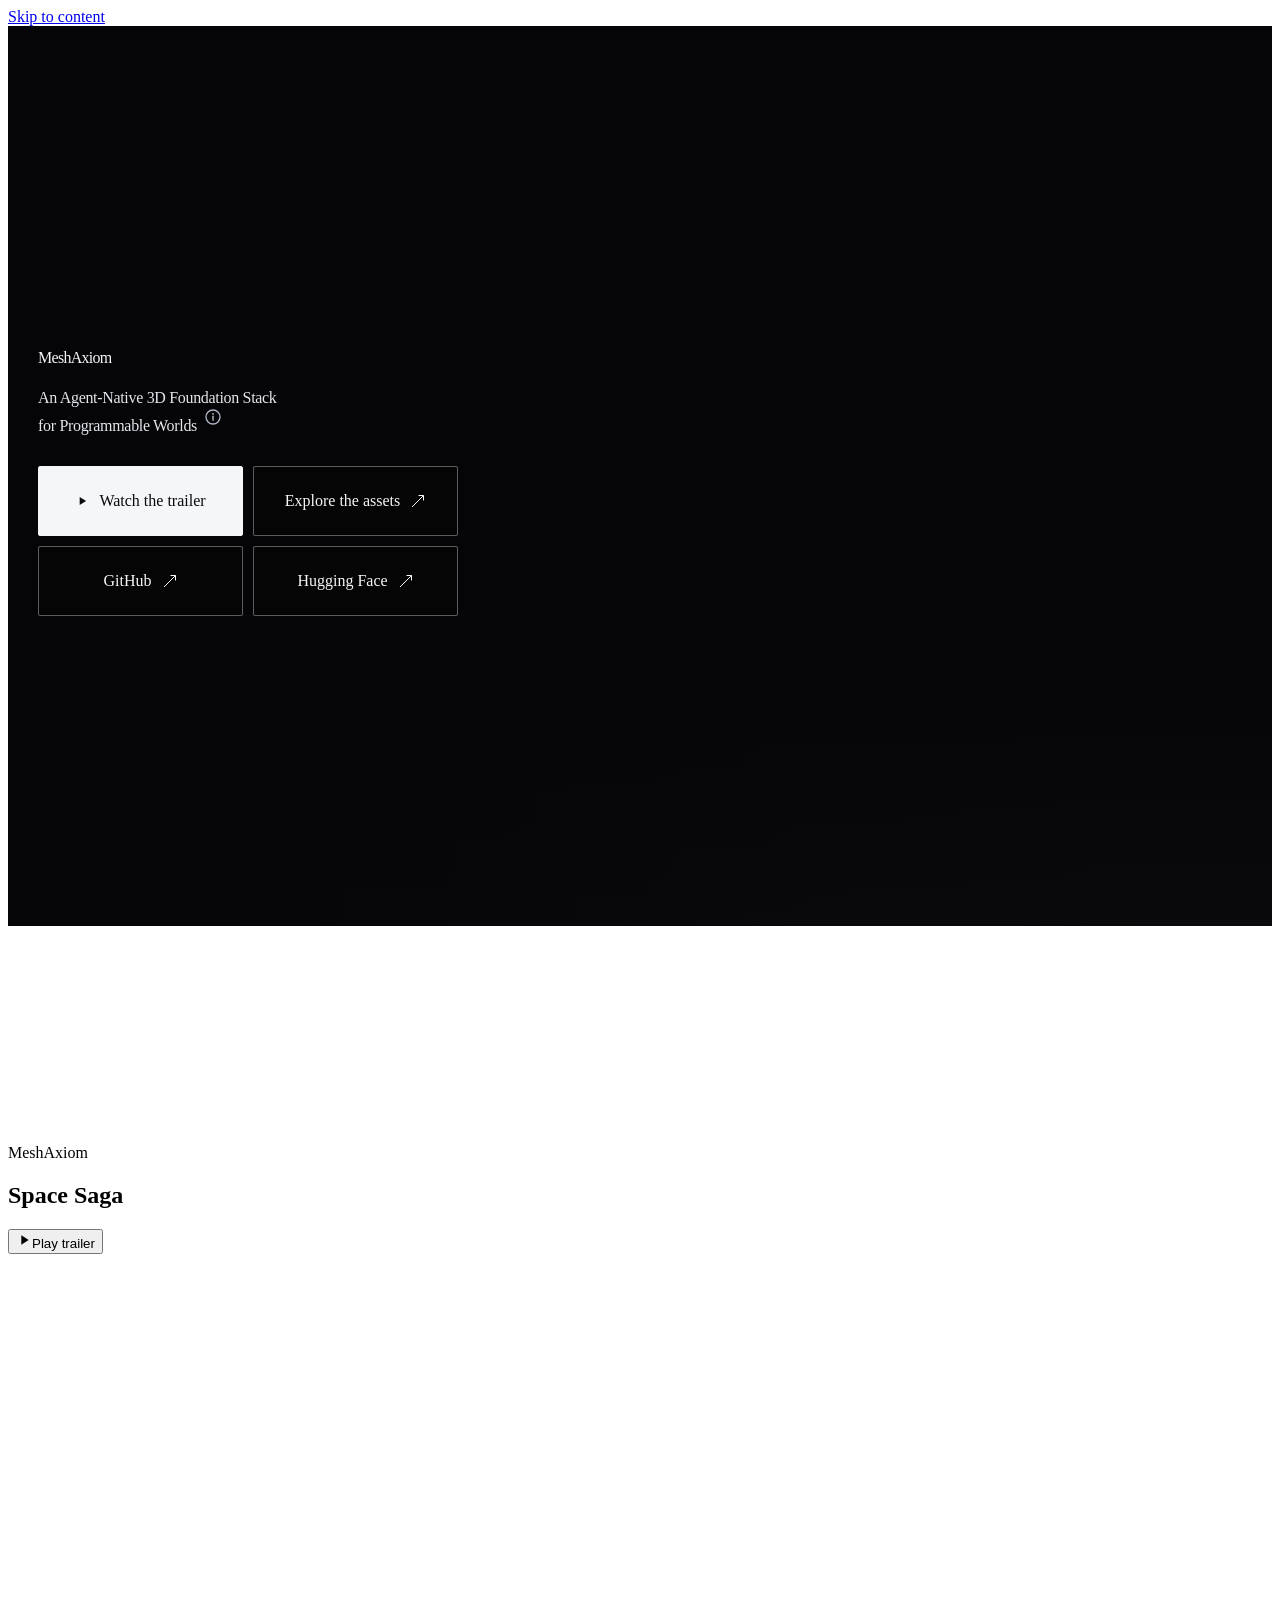
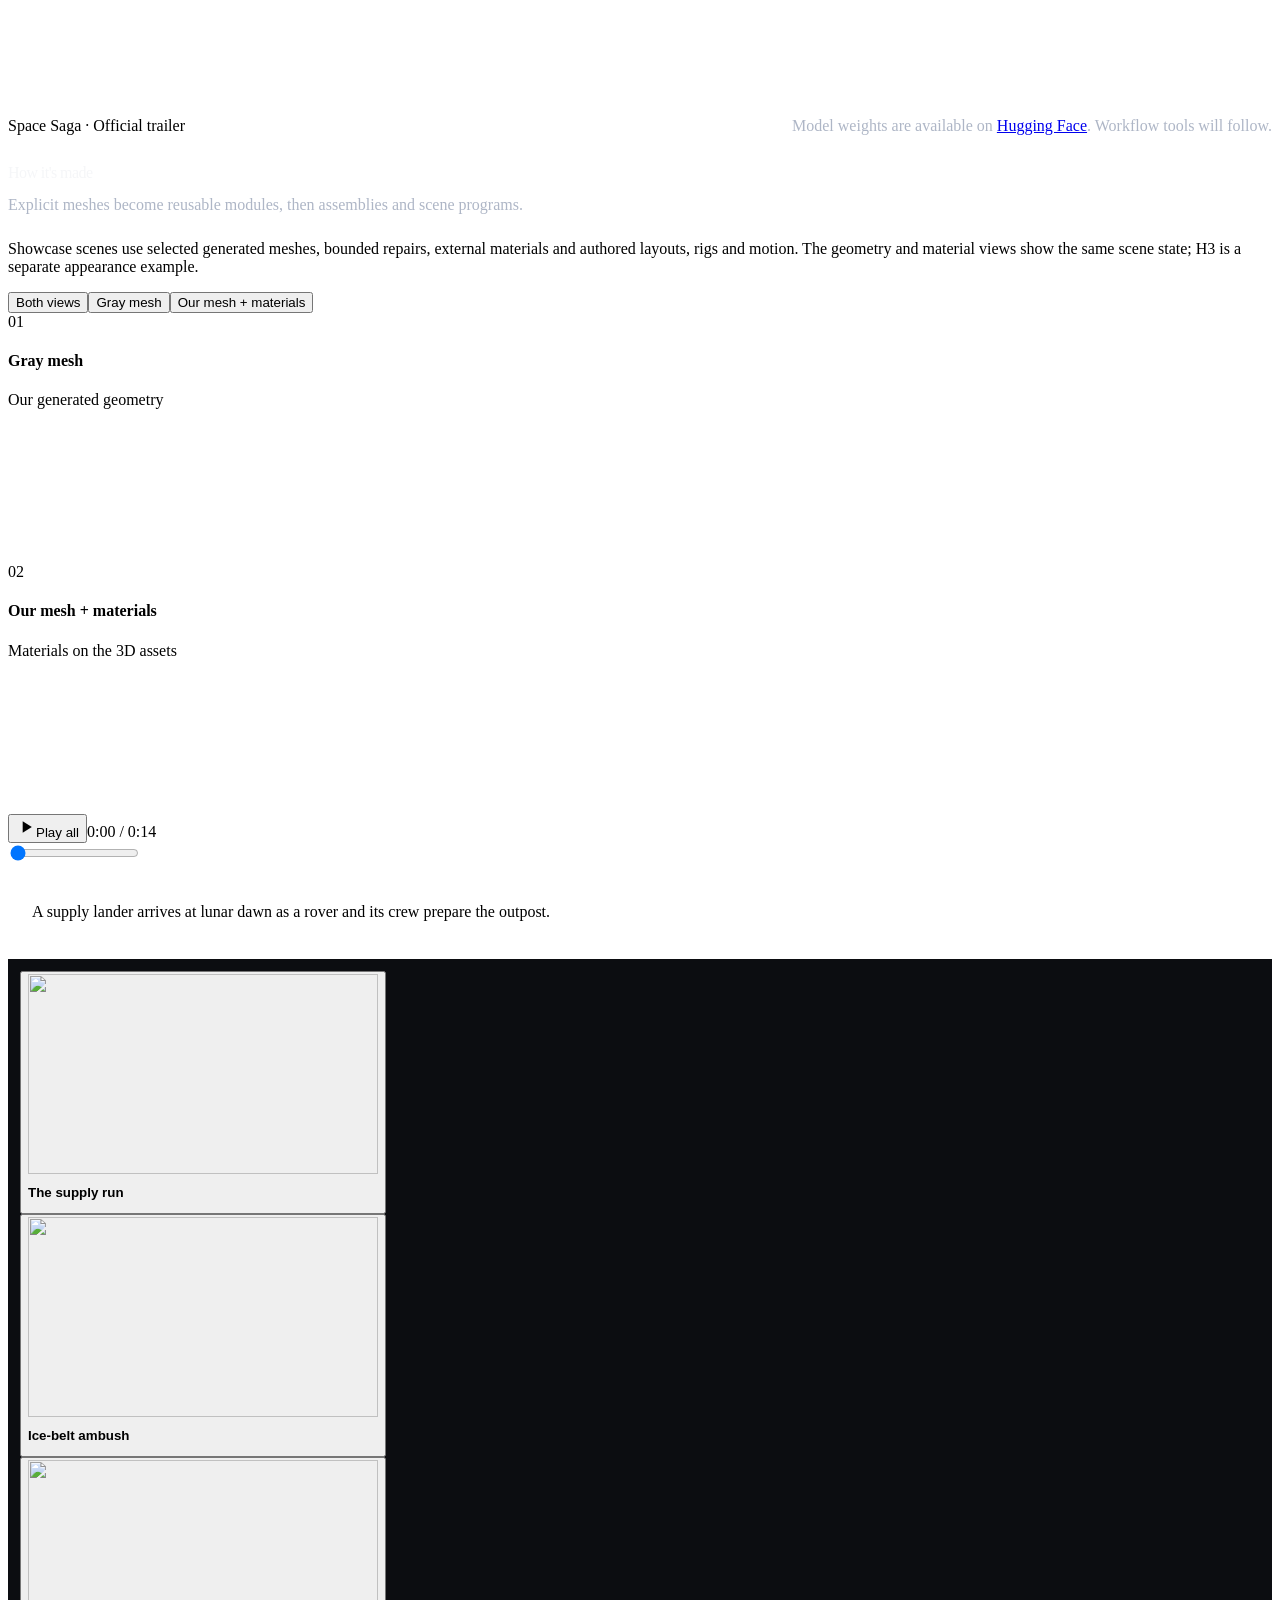
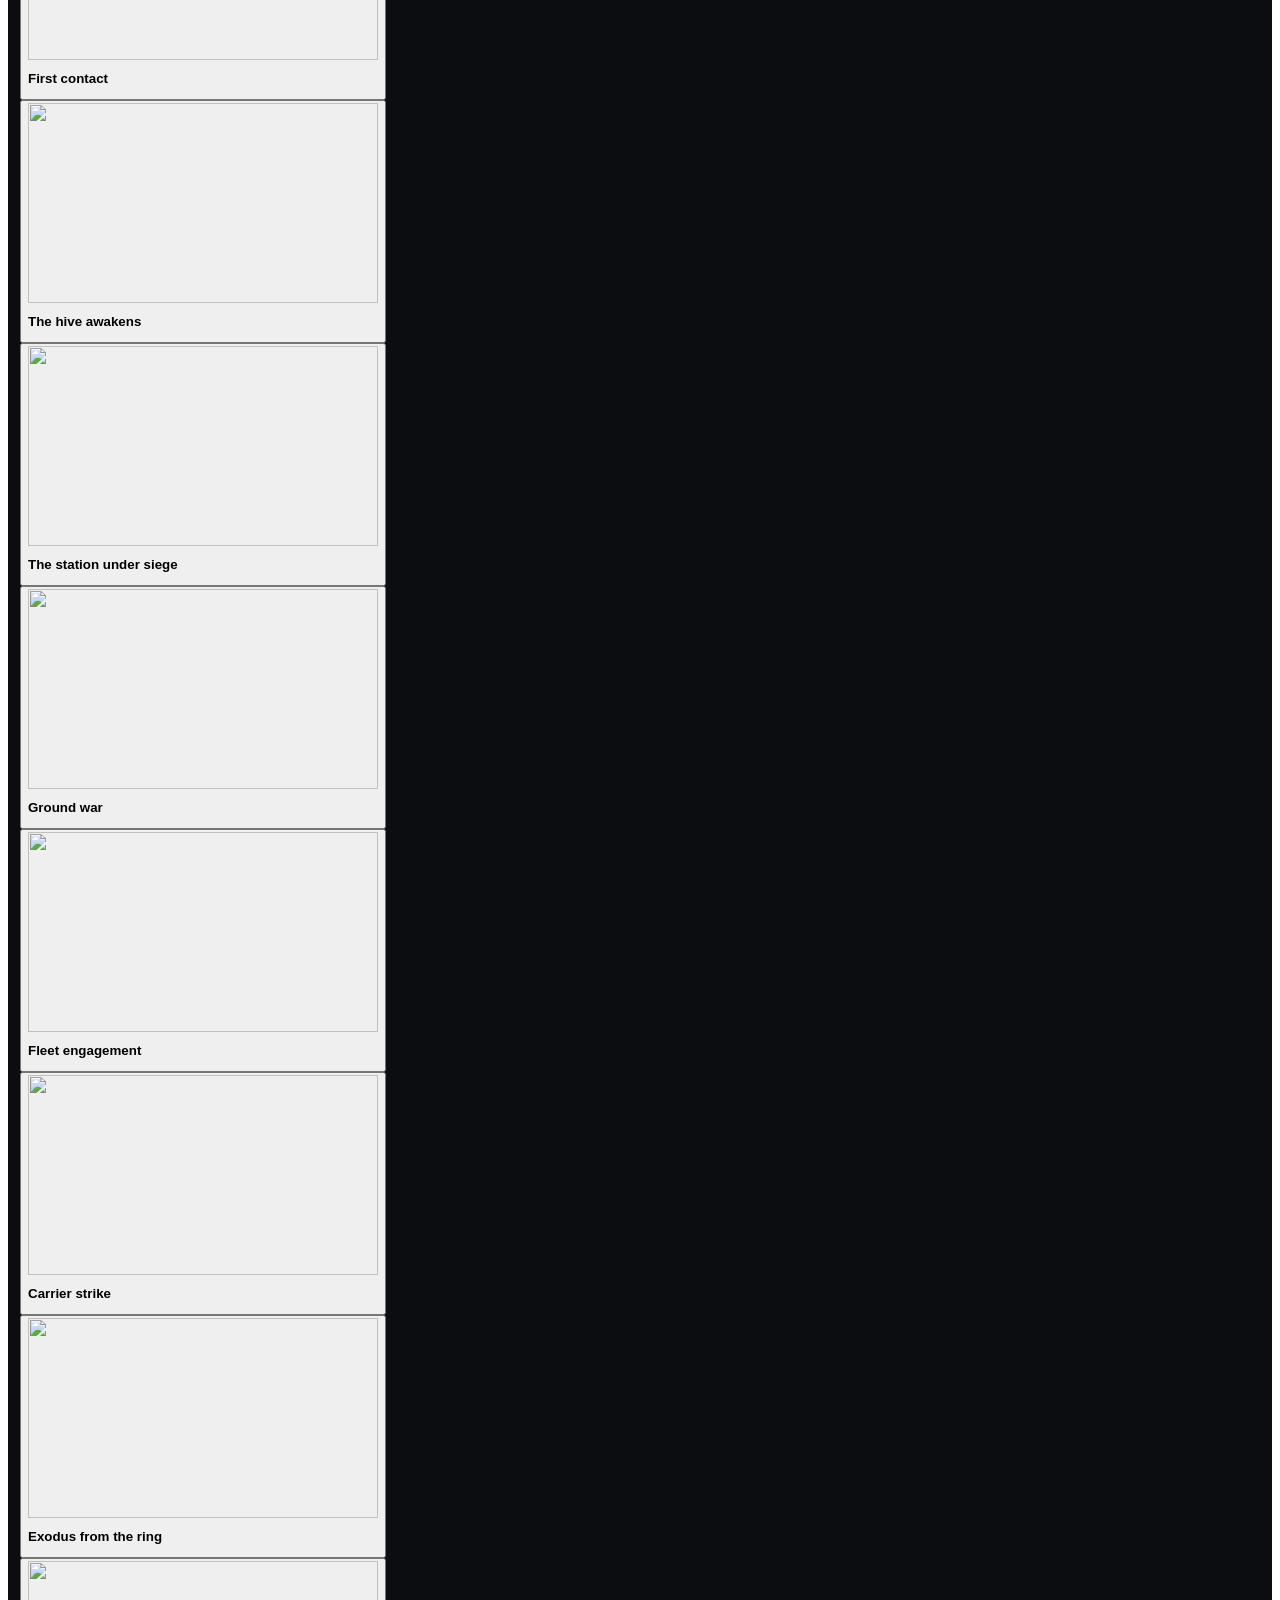
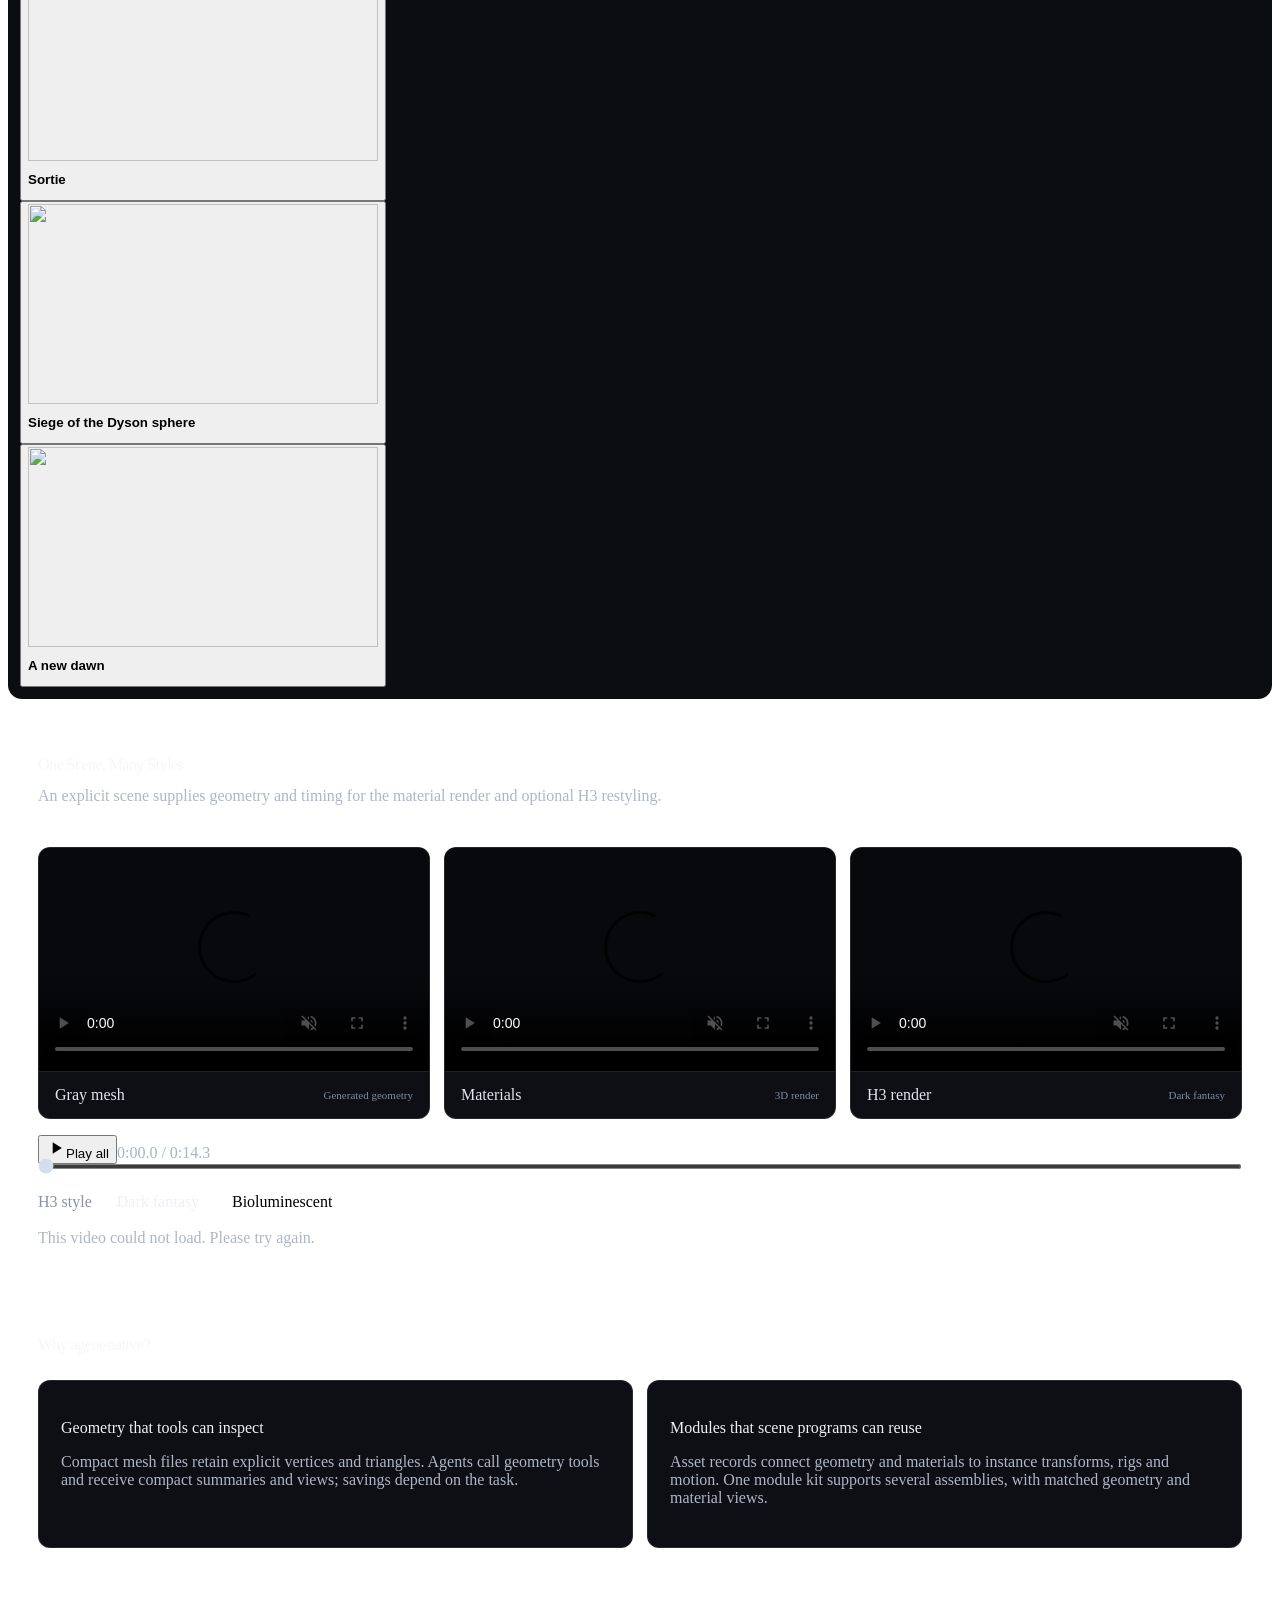
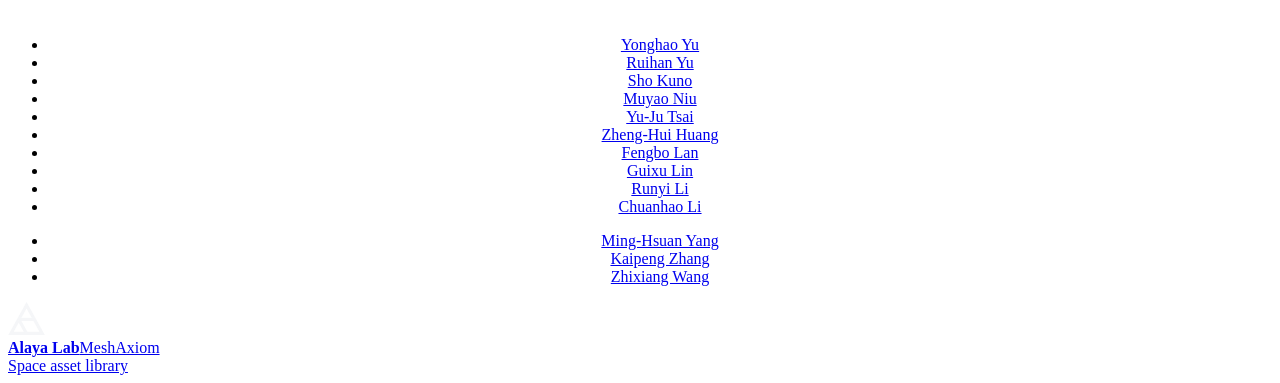
==== commit 68d2bbc4: "Remove training code release promise from project page" ====
--- a/index.html
+++ b/index.html
@@ -176,7 +176,7 @@
           <p id="saga-trailer-status" class="saga-trailer-status" role="status" aria-live="polite"></p>
         </div>
       </div>
-      <div class="wrap saga-trailer-caption"><p class="small-note">Space Saga · Official trailer</p><p class="small-note trailer-open-source">Model weights are available on <a href="https://huggingface.co/AlayaLab/MeshAxiom-Base" target="_blank" rel="noopener noreferrer">Hugging Face</a>. Training code and workflow tools will follow.</p></div>
+      <div class="wrap saga-trailer-caption"><p class="small-note">Space Saga · Official trailer</p><p class="small-note trailer-open-source">Model weights are available on <a href="https://huggingface.co/AlayaLab/MeshAxiom-Base" target="_blank" rel="noopener noreferrer">Hugging Face</a>. Workflow tools will follow.</p></div>
     </section>
     <section id="saga" class="workflow-section" aria-labelledby="how-made-title">
       <div class="wrap">
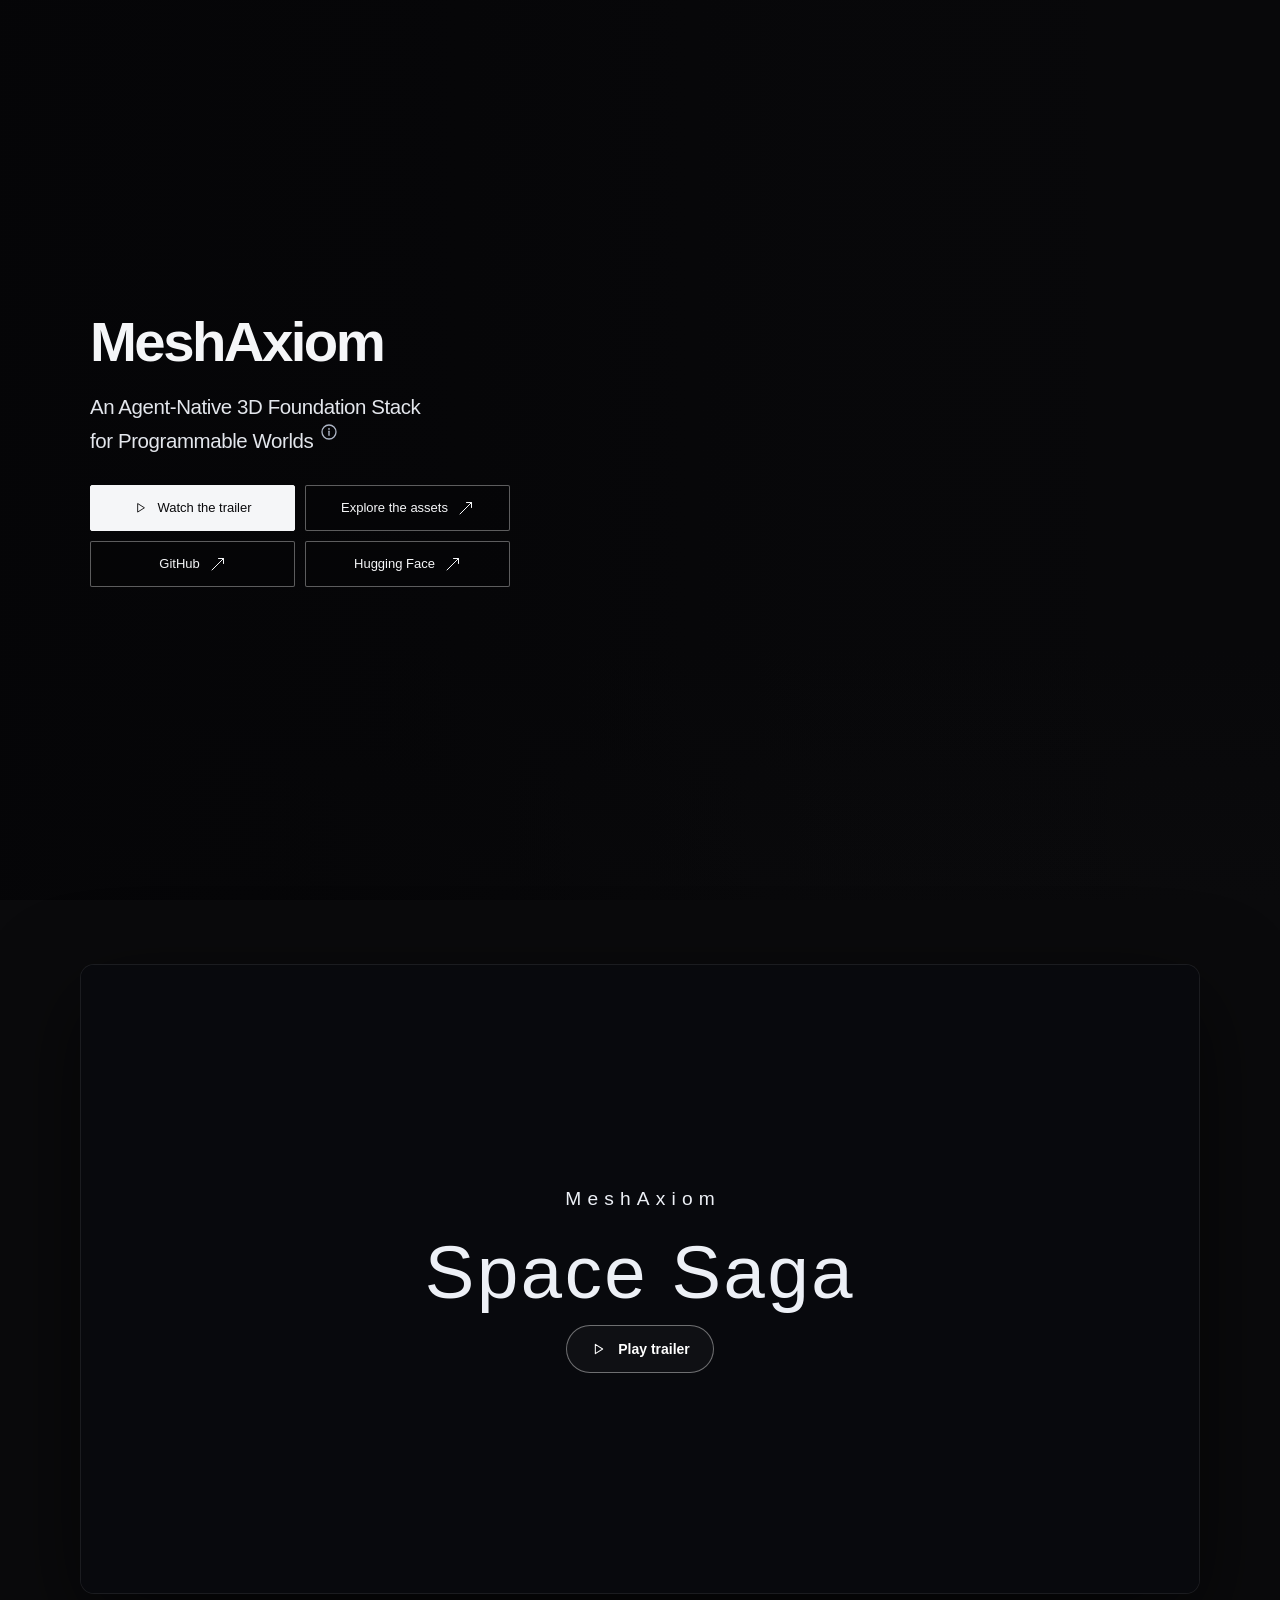
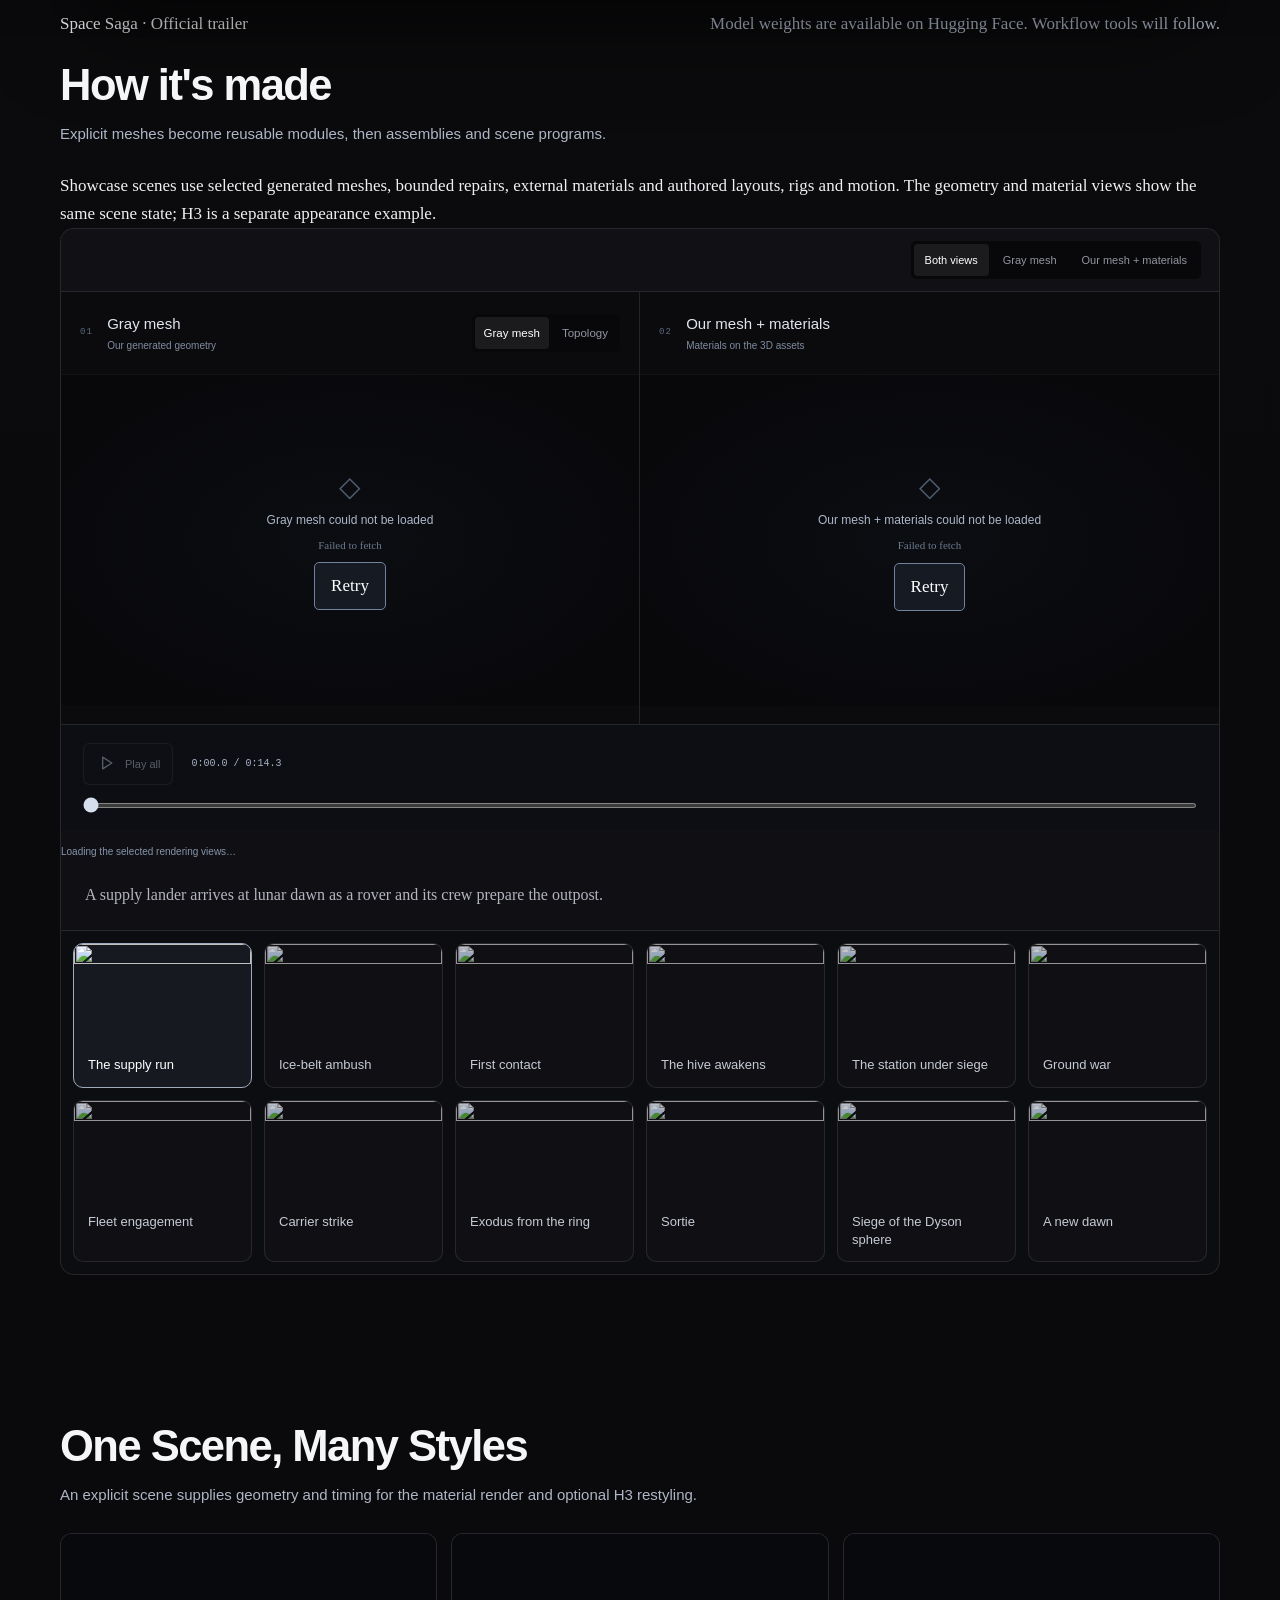
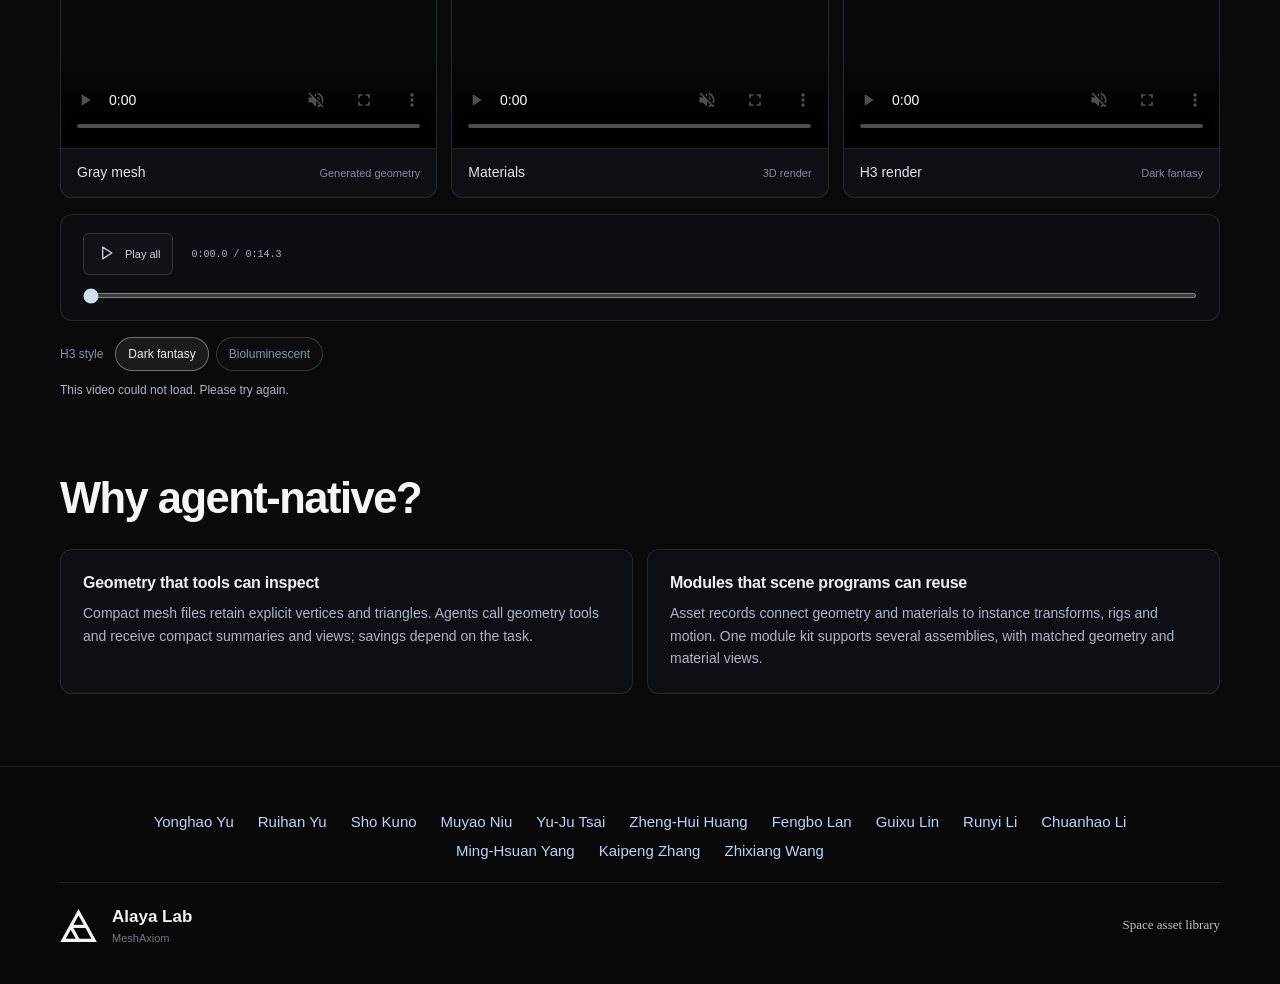
==== commit 7ce0664a: "Serve project resources from GitHub Pages and Hugging Face" ====
--- a/index.html
+++ b/index.html
@@ -1,7 +1,8 @@
 <!doctype html>
 <html lang="en">
 <head>
-  <base href="https://alayacraftertest.y0uroy.chatgpt.site/alayacrafter/">
+<script src="https://alaya-lab.github.io/MeshAxiom/asset-url.js"></script>
+  <base href="https://alaya-lab.github.io/MeshAxiom/alayacrafter/">
   <link rel="canonical" href="https://alaya-lab.github.io/MeshAxiom/">
   <meta charset="utf-8">
   <meta name="viewport" content="width=device-width, initial-scale=1">
@@ -22,11 +23,11 @@
   <meta name="twitter:description" content="From one image to compact explicit meshes, reusable modules and scene programs. Explore 123 assets, 19 assemblies and 12 animated scenes.">
   <meta name="twitter:image" content="https://alaya-lab.github.io/MeshAxiom/assets/og-image.jpg">
   <link rel="icon" type="image/svg+xml" href="data:image/svg+xml,%3Csvg xmlns="http://www.w3.org/2000/svg" viewBox="994 444 628 628"%3E%3Cstyle%3Eg%7Bstroke:%23000%7D%40media%28prefers-color-scheme:dark%29%7Bg%7Bstroke:%23fff%7D%7D%3C/style%3E%3Cg fill="none" stroke-width="53.85" stroke-miterlimit="8"%3E%3Cpath d="M1042 1013 1309 533 1576 1013Z"/%3E%3Cpath d="M1308.46 1013.22 1175 773"/%3E%3Cpath d="M1441.91 773 1175 773"/%3E%3C/g%3E%3C/svg%3E">
-  <link rel="stylesheet" href="assets/fonts/fonts.css">
-  <link rel="stylesheet" href="styles.css">
-  <link rel="stylesheet" href="space-feature.css">
-  <link rel="stylesheet" href="library.css">
-  <link rel="stylesheet" href="saga.css?v=topology-library-v61-r1-20261012">
+  <link rel="stylesheet" href="https://alaya-lab.github.io/MeshAxiom/alayacrafter/assets/fonts/fonts.css">
+  <link rel="stylesheet" href="https://alaya-lab.github.io/MeshAxiom/alayacrafter/styles.css">
+  <link rel="stylesheet" href="https://alaya-lab.github.io/MeshAxiom/alayacrafter/space-feature.css">
+  <link rel="stylesheet" href="https://alaya-lab.github.io/MeshAxiom/alayacrafter/library.css">
+  <link rel="stylesheet" href="https://alaya-lab.github.io/MeshAxiom/alayacrafter/saga.css?v=topology-library-v61-r1-20261012">
   <script type="module" src="https://alaya-lab.github.io/MeshAxiom/saga-topology-r2.js?v=topology-lines-groundwar-r2-20261013"></script>
 <style id="project-header-layout">
 .saga-paper-hero{padding:84px 24px 12px;text-align:center}
@@ -154,7 +155,7 @@
   </header>
   <main id="main">
     <section class="ac-hero" aria-labelledby="saga-heading">
-      <video class="ac-hero-video" autoplay muted loop playsinline preload="metadata" data-ambient poster="https://alaya-lab.github.io/MeshAxiom/assets/hero-poster.jpg" aria-hidden="true" tabindex="-1"><source src="https://alayacraftertest.y0uroy.chatgpt.site/alaya-kit/assets/saga/act1_station_siege-material.mp4" type="video/mp4"></video>
+      <video class="ac-hero-video" autoplay muted loop playsinline preload="metadata" data-ambient poster="https://alaya-lab.github.io/MeshAxiom/assets/hero-poster.jpg" aria-hidden="true" tabindex="-1"><source src="https://huggingface.co/datasets/AlayaLab/MeshAxiom-Assets/resolve/37cc2e36e3679c4f819da1488afbe61eec442e9e/alaya-kit/assets/saga/act1_station_siege-material.mp4" type="video/mp4"></video>
       <div class="ac-hero-shade"></div>
       <div class="ac-hero-content">
         <h1 id="saga-heading">MeshAxiom</h1>
@@ -169,7 +170,7 @@
     </section>
     <section class="saga-trailer" id="trailer" aria-label="Trailer">
       <div class="saga-trailer-frame" data-trailer-state="cover">
-        <video id="saga-trailer" playsinline preload="none" data-trailer-src="assets/saga/meshaxiom_trailer_v17.mp4" poster="assets/saga/meshaxiom_trailer_title_v17.svg" tabindex="-1" aria-label="Space Saga official trailer"></video>
+        <video id="saga-trailer" playsinline preload="none" data-trailer-src="https://huggingface.co/datasets/AlayaLab/MeshAxiom-Assets/resolve/37cc2e36e3679c4f819da1488afbe61eec442e9e/alayacrafter/assets/saga/meshaxiom_trailer_v17.mp4" poster="https://alaya-lab.github.io/MeshAxiom/alayacrafter/assets/saga/meshaxiom_trailer_title_v17.svg" tabindex="-1" aria-label="Space Saga official trailer"></video>
         <div id="saga-trailer-cover" class="saga-trailer-cover">
           <div class="saga-trailer-titles"><span>MeshAxiom</span><h2>Space Saga</h2></div>
           <button type="button" id="saga-trailer-sound" aria-controls="saga-trailer"><svg aria-hidden="true" focusable="false" viewBox="0 0 24 24" width="16" height="16" fill="currentColor" style="width:16px;height:16px;flex:none"><path d="M8 5v14l11-7z"/></svg><span data-play-label>Play trailer</span></button>
@@ -193,7 +194,7 @@
           <div class="workflow-chapters"><span class="label">JUMP TO A MOMENT</span><div id="saga-chapters" role="group" aria-label="Moments in this act"></div></div>
           <div class="workflow-description"><div><span id="saga-duration" class="index">14.4 SECONDS / ACT I · THE SUPPLY RUN</span><h3 id="saga-title">A supply lander touches down at lunar dawn.</h3></div><div><p id="saga-copy">A supply lander arrives at lunar dawn as a rover and its crew prepare the outpost.</p><a id="saga-source" class="workflow-source" hidden>Source</a></div></div>
         </div>
-        <div class="workflow-tabs" role="tablist" aria-label="Acts"><button type="button" id="saga-tab-act7_moon_base" role="tab" aria-selected="true" aria-controls="saga-panel" tabindex="0" data-case="act7_moon_base" class="selected"><img src="assets/saga/act7_moon_base-hd-r2-material-poster.webp" alt="" loading="lazy" width="350" height="200"><strong>The supply run</strong></button><button type="button" id="saga-tab-act8_pirate_ambush" role="tab" aria-selected="false" aria-controls="saga-panel" tabindex="-1" data-case="act8_pirate_ambush"><img src="assets/saga/act8_pirate_ambush-hd-r2-material-poster.webp" alt="" loading="lazy" width="350" height="200"><strong>Ice-belt ambush</strong></button><button type="button" id="saga-tab-act11_first_contact" role="tab" aria-selected="false" aria-controls="saga-panel" tabindex="-1" data-case="act11_first_contact"><img src="assets/saga/act11_first_contact-hd-r2-material-poster.webp" alt="" loading="lazy" width="350" height="200"><strong>First contact</strong></button><button type="button" id="saga-tab-act9_hive_awakens" role="tab" aria-selected="false" aria-controls="saga-panel" tabindex="-1" data-case="act9_hive_awakens"><img src="assets/saga/act9_hive_awakens-hd-r2-material-poster.webp" alt="" loading="lazy" width="350" height="200"><strong>The hive awakens</strong></button><button type="button" id="saga-tab-act1_station_siege" role="tab" aria-selected="false" aria-controls="saga-panel" tabindex="-1" data-case="act1_station_siege"><img src="assets/saga/act1_station_siege-hd-r2-material-poster.webp" alt="" loading="lazy" width="350" height="200"><strong>The station under siege</strong></button><button type="button" id="saga-tab-act2_ground_war" role="tab" aria-selected="false" aria-controls="saga-panel" tabindex="-1" data-case="act2_ground_war"><img src="assets/saga/act2_ground_war-hd-r2-material-poster.webp" alt="" loading="lazy" width="350" height="200"><strong>Ground war</strong></button><button type="button" id="saga-tab-act3_fleet_battle" role="tab" aria-selected="false" aria-controls="saga-panel" tabindex="-1" data-case="act3_fleet_battle"><img src="assets/saga/act3_fleet_battle-hd-r2-material-poster.webp" alt="" loading="lazy" width="350" height="200"><strong>Fleet engagement</strong></button><button type="button" id="saga-tab-act4_carrier_strike" role="tab" aria-selected="false" aria-controls="saga-panel" tabindex="-1" data-case="act4_carrier_strike"><img src="assets/saga/act4_carrier_strike-hd-r2-material-poster.webp" alt="" loading="lazy" width="350" height="200"><strong>Carrier strike</strong></button><button type="button" id="saga-tab-act10_exodus" role="tab" aria-selected="false" aria-controls="saga-panel" tabindex="-1" data-case="act10_exodus"><img src="assets/saga/act10_exodus-hd-r2-material-poster.webp" alt="" loading="lazy" width="350" height="200"><strong>Exodus from the ring</strong></button><button type="button" id="saga-tab-act5_shipyard_sortie" role="tab" aria-selected="false" aria-controls="saga-panel" tabindex="-1" data-case="act5_shipyard_sortie"><img src="assets/saga/act5_shipyard_sortie-hd-r2-material-poster.webp" alt="" loading="lazy" width="350" height="200"><strong>Sortie</strong></button><button type="button" id="saga-tab-act6_dyson_siege" role="tab" aria-selected="false" aria-controls="saga-panel" tabindex="-1" data-case="act6_dyson_siege"><img src="assets/saga/act6_dyson_siege-hd-r2-material-poster.webp" alt="" loading="lazy" width="350" height="200"><strong>Siege of the Dyson sphere</strong></button><button type="button" id="saga-tab-act12_new_dawn" role="tab" aria-selected="false" aria-controls="saga-panel" tabindex="-1" data-case="act12_new_dawn"><img src="assets/saga/act12_new_dawn-hd-r2-material-poster.webp" alt="" loading="lazy" width="350" height="200"><strong>A new dawn</strong></button></div>
+        <div class="workflow-tabs" role="tablist" aria-label="Acts"><button type="button" id="saga-tab-act7_moon_base" role="tab" aria-selected="true" aria-controls="saga-panel" tabindex="0" data-case="act7_moon_base" class="selected"><img src="https://huggingface.co/datasets/AlayaLab/MeshAxiom-Assets/resolve/37cc2e36e3679c4f819da1488afbe61eec442e9e/alayacrafter/assets/saga/act7_moon_base-hd-r2-material-poster.webp" alt="" loading="lazy" width="350" height="200"><strong>The supply run</strong></button><button type="button" id="saga-tab-act8_pirate_ambush" role="tab" aria-selected="false" aria-controls="saga-panel" tabindex="-1" data-case="act8_pirate_ambush"><img src="https://huggingface.co/datasets/AlayaLab/MeshAxiom-Assets/resolve/37cc2e36e3679c4f819da1488afbe61eec442e9e/alayacrafter/assets/saga/act8_pirate_ambush-hd-r2-material-poster.webp" alt="" loading="lazy" width="350" height="200"><strong>Ice-belt ambush</strong></button><button type="button" id="saga-tab-act11_first_contact" role="tab" aria-selected="false" aria-controls="saga-panel" tabindex="-1" data-case="act11_first_contact"><img src="https://huggingface.co/datasets/AlayaLab/MeshAxiom-Assets/resolve/37cc2e36e3679c4f819da1488afbe61eec442e9e/alayacrafter/assets/saga/act11_first_contact-hd-r2-material-poster.webp" alt="" loading="lazy" width="350" height="200"><strong>First contact</strong></button><button type="button" id="saga-tab-act9_hive_awakens" role="tab" aria-selected="false" aria-controls="saga-panel" tabindex="-1" data-case="act9_hive_awakens"><img src="https://huggingface.co/datasets/AlayaLab/MeshAxiom-Assets/resolve/37cc2e36e3679c4f819da1488afbe61eec442e9e/alayacrafter/assets/saga/act9_hive_awakens-hd-r2-material-poster.webp" alt="" loading="lazy" width="350" height="200"><strong>The hive awakens</strong></button><button type="button" id="saga-tab-act1_station_siege" role="tab" aria-selected="false" aria-controls="saga-panel" tabindex="-1" data-case="act1_station_siege"><img src="https://huggingface.co/datasets/AlayaLab/MeshAxiom-Assets/resolve/37cc2e36e3679c4f819da1488afbe61eec442e9e/alayacrafter/assets/saga/act1_station_siege-hd-r2-material-poster.webp" alt="" loading="lazy" width="350" height="200"><strong>The station under siege</strong></button><button type="button" id="saga-tab-act2_ground_war" role="tab" aria-selected="false" aria-controls="saga-panel" tabindex="-1" data-case="act2_ground_war"><img src="https://huggingface.co/datasets/AlayaLab/MeshAxiom-Assets/resolve/37cc2e36e3679c4f819da1488afbe61eec442e9e/alayacrafter/assets/saga/act2_ground_war-hd-r2-material-poster.webp" alt="" loading="lazy" width="350" height="200"><strong>Ground war</strong></button><button type="button" id="saga-tab-act3_fleet_battle" role="tab" aria-selected="false" aria-controls="saga-panel" tabindex="-1" data-case="act3_fleet_battle"><img src="https://huggingface.co/datasets/AlayaLab/MeshAxiom-Assets/resolve/37cc2e36e3679c4f819da1488afbe61eec442e9e/alayacrafter/assets/saga/act3_fleet_battle-hd-r2-material-poster.webp" alt="" loading="lazy" width="350" height="200"><strong>Fleet engagement</strong></button><button type="button" id="saga-tab-act4_carrier_strike" role="tab" aria-selected="false" aria-controls="saga-panel" tabindex="-1" data-case="act4_carrier_strike"><img src="https://huggingface.co/datasets/AlayaLab/MeshAxiom-Assets/resolve/37cc2e36e3679c4f819da1488afbe61eec442e9e/alayacrafter/assets/saga/act4_carrier_strike-hd-r2-material-poster.webp" alt="" loading="lazy" width="350" height="200"><strong>Carrier strike</strong></button><button type="button" id="saga-tab-act10_exodus" role="tab" aria-selected="false" aria-controls="saga-panel" tabindex="-1" data-case="act10_exodus"><img src="https://huggingface.co/datasets/AlayaLab/MeshAxiom-Assets/resolve/37cc2e36e3679c4f819da1488afbe61eec442e9e/alayacrafter/assets/saga/act10_exodus-hd-r2-material-poster.webp" alt="" loading="lazy" width="350" height="200"><strong>Exodus from the ring</strong></button><button type="button" id="saga-tab-act5_shipyard_sortie" role="tab" aria-selected="false" aria-controls="saga-panel" tabindex="-1" data-case="act5_shipyard_sortie"><img src="https://huggingface.co/datasets/AlayaLab/MeshAxiom-Assets/resolve/37cc2e36e3679c4f819da1488afbe61eec442e9e/alayacrafter/assets/saga/act5_shipyard_sortie-hd-r2-material-poster.webp" alt="" loading="lazy" width="350" height="200"><strong>Sortie</strong></button><button type="button" id="saga-tab-act6_dyson_siege" role="tab" aria-selected="false" aria-controls="saga-panel" tabindex="-1" data-case="act6_dyson_siege"><img src="https://huggingface.co/datasets/AlayaLab/MeshAxiom-Assets/resolve/37cc2e36e3679c4f819da1488afbe61eec442e9e/alayacrafter/assets/saga/act6_dyson_siege-hd-r2-material-poster.webp" alt="" loading="lazy" width="350" height="200"><strong>Siege of the Dyson sphere</strong></button><button type="button" id="saga-tab-act12_new_dawn" role="tab" aria-selected="false" aria-controls="saga-panel" tabindex="-1" data-case="act12_new_dawn"><img src="https://huggingface.co/datasets/AlayaLab/MeshAxiom-Assets/resolve/37cc2e36e3679c4f819da1488afbe61eec442e9e/alayacrafter/assets/saga/act12_new_dawn-hd-r2-material-poster.webp" alt="" loading="lazy" width="350" height="200"><strong>A new dawn</strong></button></div>
       </div>
     </section>
       <section class="h3-showcase" id="h3-showcase" aria-labelledby="h3-showcase-title">
@@ -201,7 +202,7 @@
         <div class="h3-showcase-heading"><div><h2 id="h3-showcase-title">One Scene, Many Styles</h2><p>An explicit scene supplies geometry and timing for the material render and optional H3 restyling.</p></div></div>
         <div class="h3-showcase-grid">
           <figure class="h3-showcase-card"><video data-ambient data-h3-role="gray" src="https://alaya-lab.github.io/MeshAxiom/assets/h3-showcase/act9-gray.mp4" poster="https://alaya-lab.github.io/MeshAxiom/assets/h3-showcase/act9-gray.webp" controls muted loop playsinline preload="none" aria-label="The hive awakens: gray mesh"></video><figcaption>Gray mesh<span>Generated geometry</span></figcaption></figure>
-          <figure class="h3-showcase-card"><video data-ambient data-h3-role="materials" src="https://alayacraftertest.y0uroy.chatgpt.site/alaya-kit/assets/saga/act9_hive_awakens-material.mp4" poster="https://alaya-lab.github.io/MeshAxiom/assets/h3-showcase/act9-materials.webp" controls muted loop playsinline preload="none" aria-label="The hive awakens: materials"></video><figcaption>Materials<span>3D render</span></figcaption></figure>
+          <figure class="h3-showcase-card"><video data-ambient data-h3-role="materials" src="https://huggingface.co/datasets/AlayaLab/MeshAxiom-Assets/resolve/37cc2e36e3679c4f819da1488afbe61eec442e9e/alaya-kit/assets/saga/act9_hive_awakens-material.mp4" poster="https://alaya-lab.github.io/MeshAxiom/assets/h3-showcase/act9-materials.webp" controls muted loop playsinline preload="none" aria-label="The hive awakens: materials"></video><figcaption>Materials<span>3D render</span></figcaption></figure>
           <figure class="h3-showcase-card"><video data-ambient data-h3-role="h3" src="https://alaya-lab.github.io/MeshAxiom/assets/h3-showcase/act9-dark-fantasy.mp4" poster="https://alaya-lab.github.io/MeshAxiom/assets/h3-showcase/act9-dark-fantasy.webp" controls muted loop playsinline preload="none" aria-label="The hive awakens: H3 dark fantasy"></video><figcaption>H3 render<span id="h3-showcase-style-label">Dark fantasy</span></figcaption></figure>
         </div>
         <div class="workflow-transport h3-showcase-transport"><div class="workflow-playback"><button type="button" id="h3-showcase-play" aria-label="Play the rendering stages together" aria-pressed="false"><span aria-hidden="true"><svg aria-hidden="true" focusable="false" viewBox="0 0 24 24" width="20" height="20" fill="currentColor"><path d="M8 5v14l11-7z"/></svg></span><span data-h3-play-label>Play all</span></button><output id="h3-showcase-time" for="h3-showcase-timeline">0:00.0 / 0:14.3</output></div><input id="h3-showcase-timeline" type="range" min="0" max="14.375" step="0.0416666667" value="0" aria-label="Shared timeline for H3 comparison"></div>
@@ -384,8 +385,8 @@
     const ticket = generation;
     section.querySelectorAll('[data-h3-style]').forEach(b => b.setAttribute('aria-pressed', String(b === button)));
     document.getElementById('h3-showcase-style-label').textContent = styles[style];
-    rendered.poster = origin + 'act9-' + style + '.webp';
-    rendered.src = origin + 'act9-' + style + '.mp4';
+    rendered.poster = globalThis.meshAxiomAssetUrl(origin + 'act9-' + style + '.webp');
+    rendered.src = globalThis.meshAxiomAssetUrl(origin + 'act9-' + style + '.mp4');
     rendered.load();
     rendered.setAttribute('aria-label', 'The hive awakens: H3 ' + styles[style]);
     status.textContent = '';
